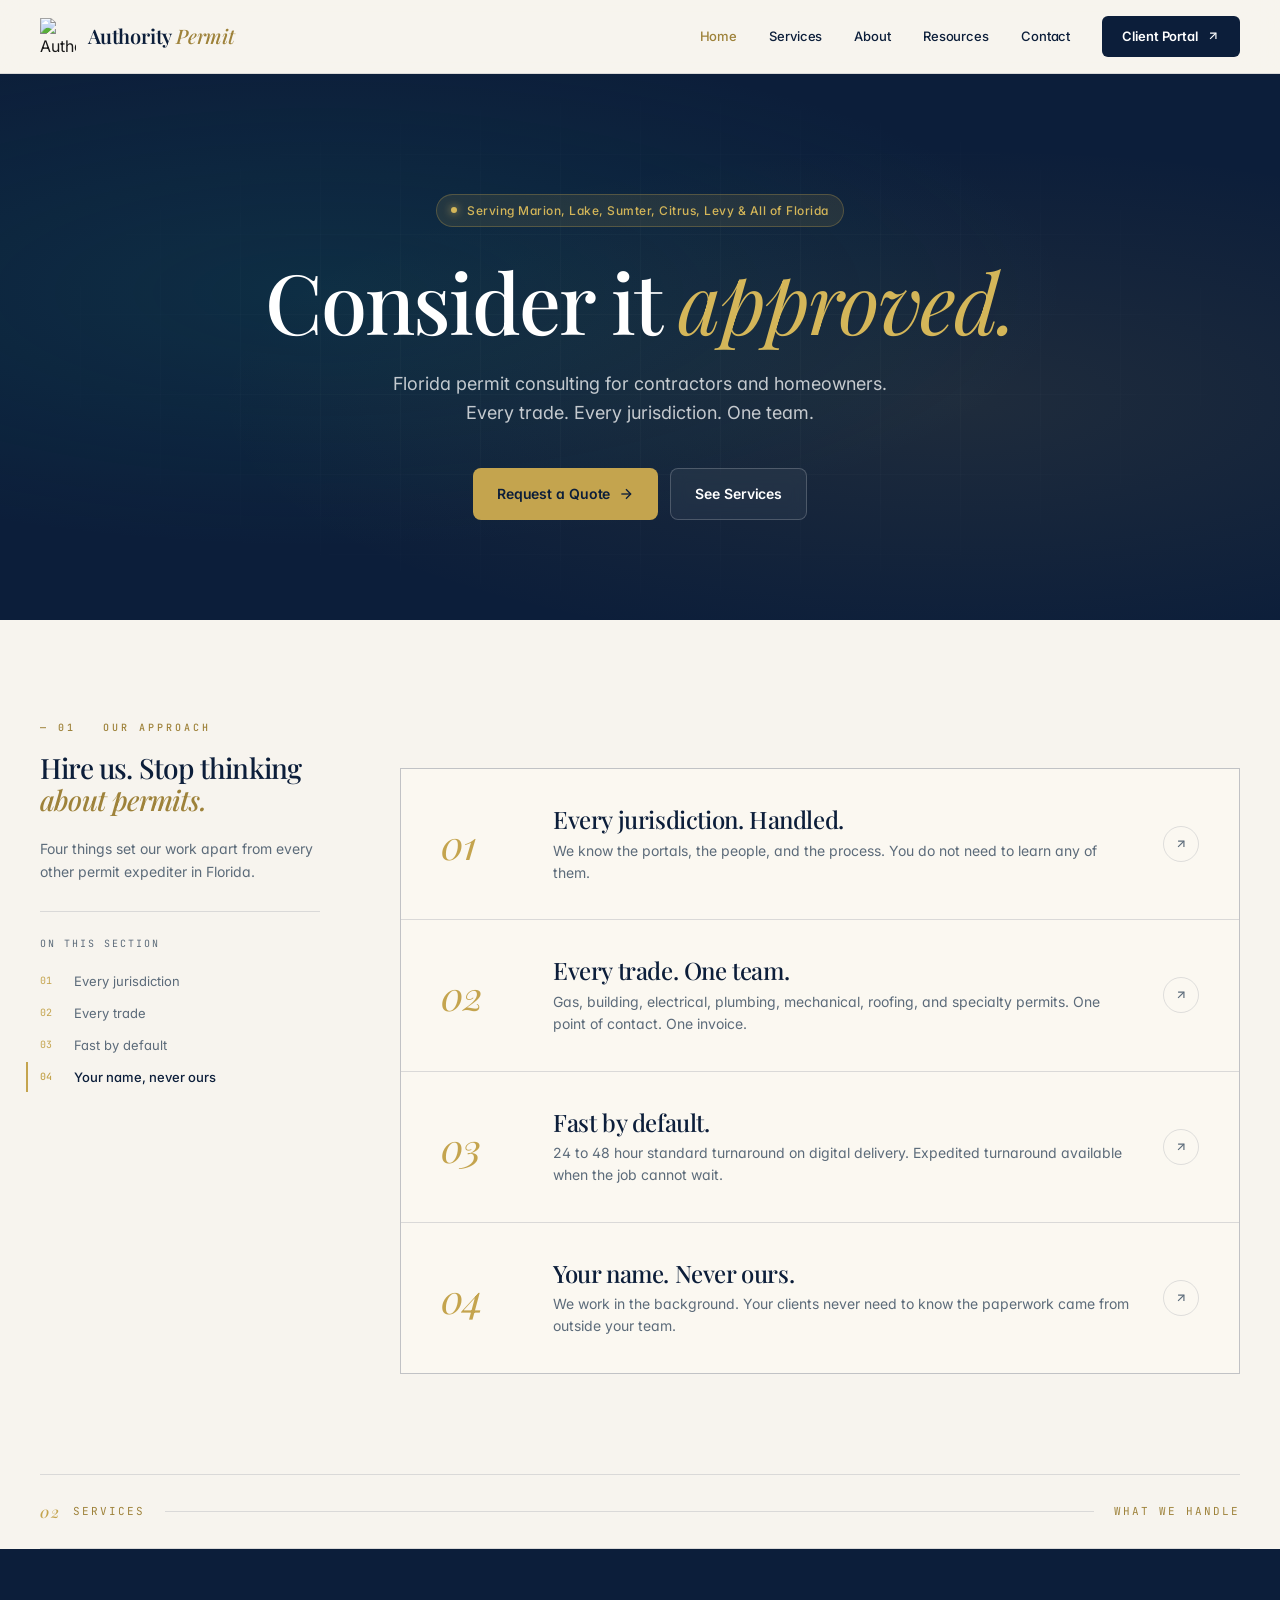
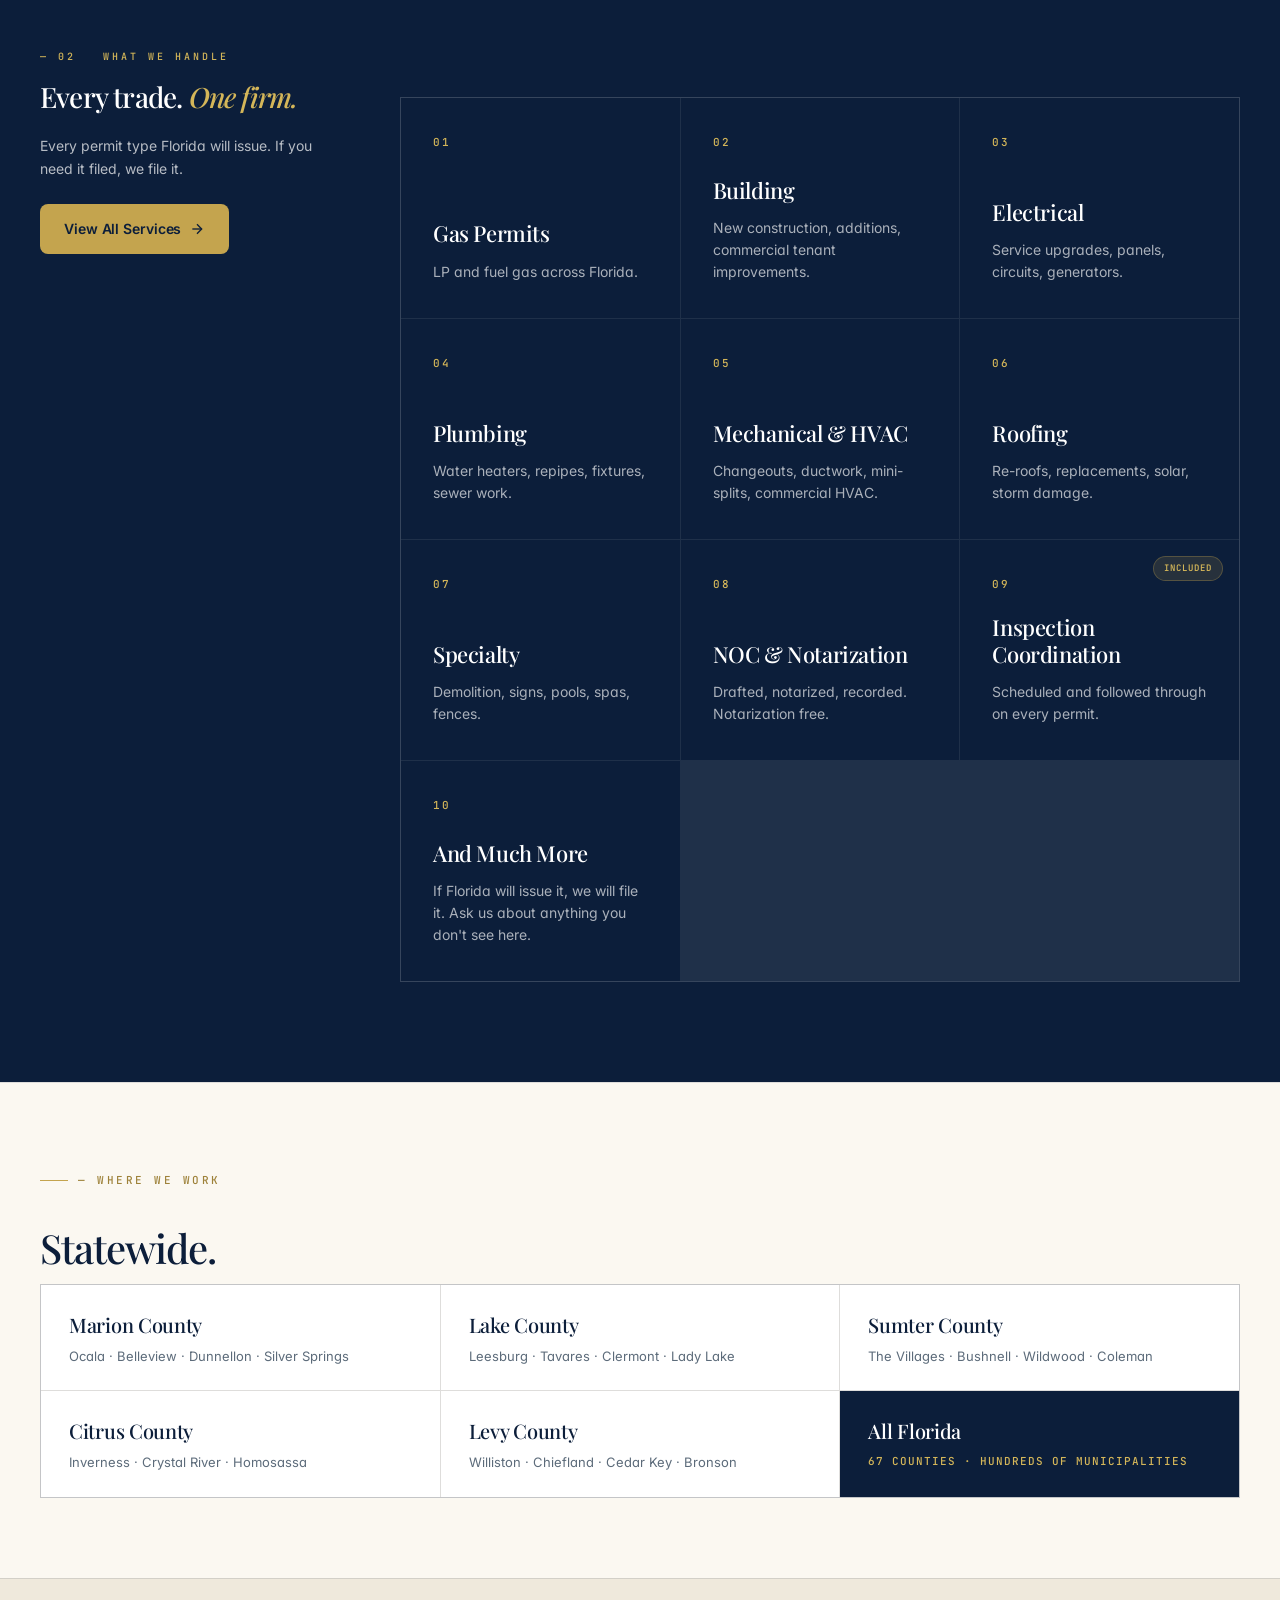
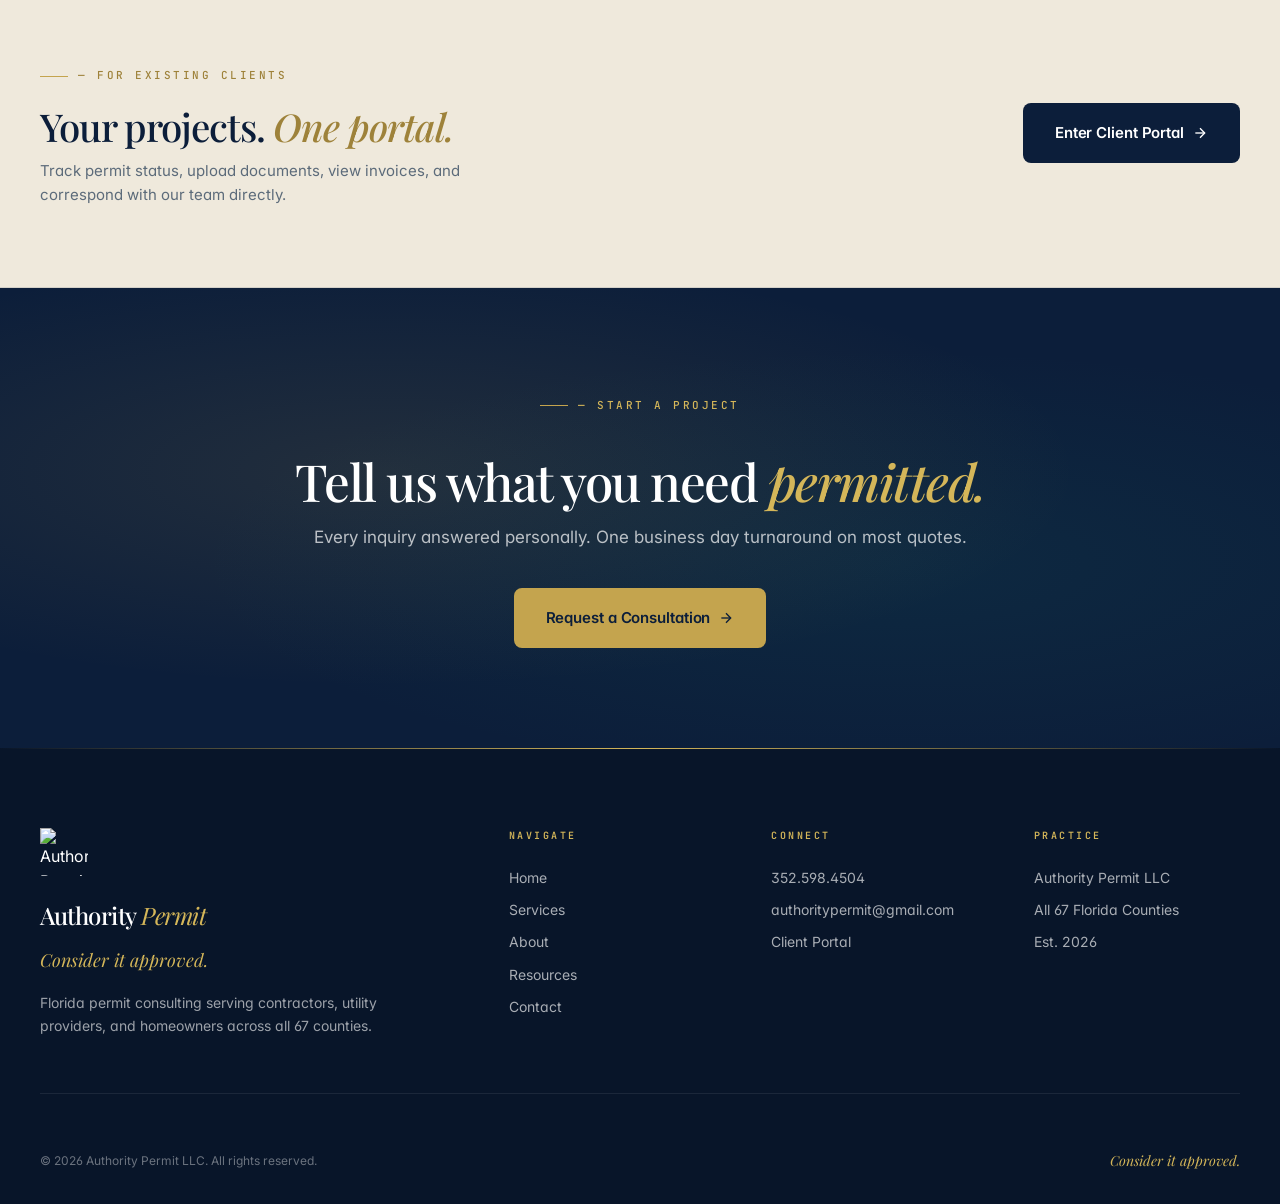
==== index.html @ 2cef074a "Add files via upload" ====
<!DOCTYPE html>
<html lang="en">
<head>
<meta charset="UTF-8">
<meta name="viewport" content="width=device-width, initial-scale=1.0">
<title>Authority Permit LLC | Florida Permit Services for Contractors &amp; Homeowners</title>
<meta name="description" content="Florida permit consulting firm serving contractors and homeowners across Marion, Lake, Sumter, Citrus, Levy, and all 67 Florida counties. Consider it approved.">
<meta name="keywords" content="Florida permit services, permit expediter Florida, permit consulting Marion County, Lake County permits, Sumter County permits, Citrus County permits, Levy County permits, Ocala permit services, The Villages permits, Williston permits, Inverness permits, Leesburg permits, Tavares permits, Bushnell permits, homeowner permit help Florida, contractor permit expediter Florida, gas permits Florida, building permits Florida, NOC preparation Florida, LP gas permits, fuel gas permit Florida, Central Florida permit services">
<meta name="author" content="Authority Permit LLC">
<meta name="geo.region" content="US-FL">
<meta name="geo.position" content="29.3871;-82.4460">
<meta name="ICBM" content="29.3871, -82.4460">

<meta property="og:title" content="Authority Permit LLC | Florida Permit Consulting">
<meta property="og:description" content="Full-trade permit consulting for contractors and homeowners across all 67 Florida counties. Consider it approved.">
<meta property="og:type" content="website">
<meta property="og:url" content="https://authoritypermit.com/">
<meta property="og:image" content="https://authoritypermit.com/logo.png">
<meta property="og:locale" content="en_US">

<meta name="twitter:card" content="summary_large_image">
<meta name="twitter:title" content="Authority Permit LLC | Florida Permit Consulting">
<meta name="twitter:description" content="Full-trade permit consulting across all 67 Florida counties.">

<link rel="canonical" href="https://authoritypermit.com/">
<link rel="icon" type="image/png" href="logo-crest.png">
<link rel="preconnect" href="https://fonts.googleapis.com">
<link rel="preconnect" href="https://fonts.gstatic.com" crossorigin>
<link href="https://fonts.googleapis.com/css2?family=Playfair+Display:ital,wght@0,400;0,500;0,600;1,400;1,500&family=Inter:wght@400;500;600;700&family=JetBrains+Mono:wght@400;500;600&display=swap" rel="stylesheet">
<link rel="stylesheet" href="styles.css">

<script type="application/ld+json">
{
  "@context": "https://schema.org",
  "@type": "ProfessionalService",
  "name": "Authority Permit LLC",
  "image": "https://authoritypermit.com/logo.png",
  "logo": "https://authoritypermit.com/logo.png",
  "telephone": "+1-352-598-4504",
  "email": "authoritypermit@gmail.com",
  "url": "https://authoritypermit.com",
  "priceRange": "$$",
  "areaServed": [
    { "@type": "AdministrativeArea", "name": "Marion County, Florida" },
    { "@type": "AdministrativeArea", "name": "Lake County, Florida" },
    { "@type": "AdministrativeArea", "name": "Sumter County, Florida" },
    { "@type": "AdministrativeArea", "name": "Citrus County, Florida" },
    { "@type": "AdministrativeArea", "name": "Levy County, Florida" },
    { "@type": "State", "name": "Florida" }
  ],
  "serviceType": ["Building Permits","Gas Permits","Electrical Permits","Plumbing Permits","Mechanical Permits","Roofing Permits","Demolition Permits","Sign Permits","Pool Permits","NOC Preparation","Permit Expediting","Jurisdiction Research"],
  "description": "Florida permit consulting firm serving contractors and homeowners across Marion, Lake, Sumter, Citrus, Levy, and all 67 Florida counties.",
  "slogan": "Consider it approved.",
  "openingHoursSpecification": [{
    "@type": "OpeningHoursSpecification",
    "dayOfWeek": ["Monday","Tuesday","Wednesday","Thursday","Friday"],
    "opens": "08:00",
    "closes": "17:00"
  }]
}
</script>
</head>
<body>

<nav class="topbar">
  <a href="index.html" class="topbar-brand">
    <img src="logo-crest.png" alt="Authority Permit LLC" class="topbar-logo">
    <div class="topbar-brand-name">Authority <span class="italic">Permit</span></div>
  </a>
  <button class="topbar-toggle" aria-label="Menu">
    <span></span><span></span><span></span>
  </button>
  <div class="topbar-links">
    <a href="index.html" class="active">Home</a>
    <a href="services.html">Services</a>
    <a href="about.html">About</a>
    <a href="resources.html">Resources</a>
    <a href="contact.html">Contact</a>
    <a href="https://authoritypermit.base44.app" class="topbar-cta" target="_blank" rel="noopener">
      Client Portal
      <svg viewBox="0 0 24 24" fill="none" stroke="currentColor" stroke-width="2"><line x1="7" y1="17" x2="17" y2="7"/><polyline points="7 7 17 7 17 17"/></svg>
    </a>
  </div>
</nav>

<section class="hero">
  <div class="hero-grid"></div>
  <div class="hero-bg"></div>
  <div class="hero-inner">
    <div class="hero-tag">
      <span class="hero-tag-dot"></span>
      <span class="hero-tag-text">Serving Marion, Lake, Sumter, Citrus, Levy &amp; All of Florida</span>
    </div>
    <h1 class="hero-title">Consider it <span class="italic">approved.</span></h1>
    <p class="hero-sub">Florida permit consulting for contractors and homeowners. Every trade. Every jurisdiction. One team.</p>
    <div class="hero-actions">
      <a href="contact.html" class="btn btn-gold">
        Request a Quote
        <svg viewBox="0 0 24 24" fill="none" stroke="currentColor" stroke-width="2"><line x1="5" y1="12" x2="19" y2="12"/><polyline points="12 5 19 12 12 19"/></svg>
      </a>
      <a href="services.html" class="btn btn-outline-light">See Services</a>
    </div>
  </div>
</section>

<!-- OUR APPROACH -->
<section class="section section-cream" id="approach">
  <div class="layout">
    <aside class="sidebar">
      <div class="sidebar-eyebrow">&mdash; 01 &nbsp; Our Approach</div>
      <h2 class="sidebar-title">Hire us. Stop thinking <span class="italic">about permits.</span></h2>
      <p class="sidebar-text">Four things set our work apart from every other permit expediter in Florida.</p>

      <div class="sidebar-nav" data-sticky-nav>
        <div class="sidebar-nav-label">On this section</div>
        <ul class="sidebar-nav-list">
          <li class="sidebar-nav-item" data-target="value-01"><span class="sidebar-nav-item-num">01</span>Every jurisdiction</li>
          <li class="sidebar-nav-item" data-target="value-02"><span class="sidebar-nav-item-num">02</span>Every trade</li>
          <li class="sidebar-nav-item" data-target="value-03"><span class="sidebar-nav-item-num">03</span>Fast by default</li>
          <li class="sidebar-nav-item" data-target="value-04"><span class="sidebar-nav-item-num">04</span>Your name, never ours</li>
        </ul>
      </div>
    </aside>

    <div>
      <div class="value-stack">
        <div class="value-row" id="value-01">
          <div class="value-row-num">01</div>
          <div class="value-row-body">
            <h3>Every jurisdiction. Handled.</h3>
            <p>We know the portals, the people, and the process. You do not need to learn any of them.</p>
          </div>
          <div class="value-row-arrow">
            <svg viewBox="0 0 24 24" fill="none" stroke="currentColor" stroke-width="2"><line x1="7" y1="17" x2="17" y2="7"/><polyline points="7 7 17 7 17 17"/></svg>
          </div>
        </div>
        <div class="value-row" id="value-02">
          <div class="value-row-num">02</div>
          <div class="value-row-body">
            <h3>Every trade. One team.</h3>
            <p>Gas, building, electrical, plumbing, mechanical, roofing, and specialty permits. One point of contact. One invoice.</p>
          </div>
          <div class="value-row-arrow">
            <svg viewBox="0 0 24 24" fill="none" stroke="currentColor" stroke-width="2"><line x1="7" y1="17" x2="17" y2="7"/><polyline points="7 7 17 7 17 17"/></svg>
          </div>
        </div>
        <div class="value-row" id="value-03">
          <div class="value-row-num">03</div>
          <div class="value-row-body">
            <h3>Fast by default.</h3>
            <p>24 to 48 hour standard turnaround on digital delivery. Expedited turnaround available when the job cannot wait.</p>
          </div>
          <div class="value-row-arrow">
            <svg viewBox="0 0 24 24" fill="none" stroke="currentColor" stroke-width="2"><line x1="7" y1="17" x2="17" y2="7"/><polyline points="7 7 17 7 17 17"/></svg>
          </div>
        </div>
        <div class="value-row" id="value-04">
          <div class="value-row-num">04</div>
          <div class="value-row-body">
            <h3>Your name. Never ours.</h3>
            <p>We work in the background. Your clients never need to know the paperwork came from outside your team.</p>
          </div>
          <div class="value-row-arrow">
            <svg viewBox="0 0 24 24" fill="none" stroke="currentColor" stroke-width="2"><line x1="7" y1="17" x2="17" y2="7"/><polyline points="7 7 17 7 17 17"/></svg>
          </div>
        </div>
      </div>
    </div>
  </div>
</section>

<div class="section-divider">
  <div class="section-divider-inner">
    <span class="section-divider-mark">
      <span class="section-divider-mark-num">02</span>
      Services
    </span>
    <span class="section-divider-line"></span>
    <span class="section-divider-mark">What We Handle</span>
  </div>
</div>

<!-- SERVICES -->
<section class="section section-navy">
  <div class="layout">
    <aside class="sidebar">
      <div class="sidebar-eyebrow light">&mdash; 02 &nbsp; What We Handle</div>
      <h2 class="sidebar-title light">Every trade. <span class="italic">One firm.</span></h2>
      <p class="sidebar-text light">Every permit type Florida will issue. If you need it filed, we file it.</p>
      <a href="services.html" class="btn btn-gold">
        View All Services
        <svg viewBox="0 0 24 24" fill="none" stroke="currentColor" stroke-width="2"><line x1="5" y1="12" x2="19" y2="12"/><polyline points="12 5 19 12 12 19"/></svg>
      </a>
    </aside>

    <div>
      <div class="services-grid">
        <div class="service-card">
          <div class="service-card-num">01</div>
          <h3>Gas Permits</h3>
          <p>LP and fuel gas across Florida.</p>
        </div>
        <div class="service-card">
          <div class="service-card-num">02</div>
          <h3>Building</h3>
          <p>New construction, additions, commercial tenant improvements.</p>
        </div>
        <div class="service-card">
          <div class="service-card-num">03</div>
          <h3>Electrical</h3>
          <p>Service upgrades, panels, circuits, generators.</p>
        </div>
        <div class="service-card">
          <div class="service-card-num">04</div>
          <h3>Plumbing</h3>
          <p>Water heaters, repipes, fixtures, sewer work.</p>
        </div>
        <div class="service-card">
          <div class="service-card-num">05</div>
          <h3>Mechanical &amp; HVAC</h3>
          <p>Changeouts, ductwork, mini-splits, commercial HVAC.</p>
        </div>
        <div class="service-card">
          <div class="service-card-num">06</div>
          <h3>Roofing</h3>
          <p>Re-roofs, replacements, solar, storm damage.</p>
        </div>
        <div class="service-card">
          <div class="service-card-num">07</div>
          <h3>Specialty</h3>
          <p>Demolition, signs, pools, spas, fences.</p>
        </div>
        <div class="service-card">
          <div class="service-card-num">08</div>
          <h3>NOC &amp; Notarization</h3>
          <p>Drafted, notarized, recorded. Notarization free.</p>
        </div>
        <div class="service-card">
          <span class="service-card-tag">Included</span>
          <div class="service-card-num">09</div>
          <h3>Inspection Coordination</h3>
          <p>Scheduled and followed through on every permit.</p>
        </div>
        <div class="service-card">
          <div class="service-card-num">10</div>
          <h3>And Much More</h3>
          <p>If Florida will issue it, we will file it. Ask us about anything you don't see here.</p>
        </div>
      </div>
    </div>
  </div>
</section>

<!-- SERVICE AREA BAND -->
<section class="service-area-band">
  <div class="service-area-inner">
    <div class="section-eyebrow">&mdash; Where We Work</div>
    <h2 class="service-area-title">Statewide.</h2>
    <div class="service-area-grid">
      <div class="area-region">
        <div class="area-region-name">Marion County</div>
        <div class="area-region-cities">Ocala &middot; Belleview &middot; Dunnellon &middot; Silver Springs</div>
      </div>
      <div class="area-region">
        <div class="area-region-name">Lake County</div>
        <div class="area-region-cities">Leesburg &middot; Tavares &middot; Clermont &middot; Lady Lake</div>
      </div>
      <div class="area-region">
        <div class="area-region-name">Sumter County</div>
        <div class="area-region-cities">The Villages &middot; Bushnell &middot; Wildwood &middot; Coleman</div>
      </div>
      <div class="area-region">
        <div class="area-region-name">Citrus County</div>
        <div class="area-region-cities">Inverness &middot; Crystal River &middot; Homosassa</div>
      </div>
      <div class="area-region">
        <div class="area-region-name">Levy County</div>
        <div class="area-region-cities">Williston &middot; Chiefland &middot; Cedar Key &middot; Bronson</div>
      </div>
      <div class="area-region area-region-highlight">
        <div class="area-region-name">All Florida</div>
        <div class="area-region-cities">67 counties &middot; hundreds of municipalities</div>
      </div>
    </div>
  </div>
</section>

<!-- PORTAL BAND -->
<section class="portal-band">
  <div class="portal-band-inner">
    <div class="portal-band-content">
      <div class="section-eyebrow">&mdash; For Existing Clients</div>
      <h2>Your projects. <span class="italic">One portal.</span></h2>
      <p>Track permit status, upload documents, view invoices, and correspond with our team directly.</p>
    </div>
    <a href="https://authoritypermit.base44.app" target="_blank" rel="noopener" class="btn btn-navy btn-lg">
      Enter Client Portal
      <svg viewBox="0 0 24 24" fill="none" stroke="currentColor" stroke-width="2"><line x1="5" y1="12" x2="19" y2="12"/><polyline points="12 5 19 12 12 19"/></svg>
    </a>
  </div>
</section>

<!-- CTA BAND -->
<section class="cta-band">
  <div class="cta-band-inner">
    <div class="section-eyebrow light" style="justify-content: center;">&mdash; Start a Project</div>
    <h2 class="cta-band-title">Tell us what you need <span class="italic">permitted.</span></h2>
    <p class="cta-band-text">Every inquiry answered personally. One business day turnaround on most quotes.</p>
    <a href="contact.html" class="btn btn-gold btn-lg">
      Request a Consultation
      <svg viewBox="0 0 24 24" fill="none" stroke="currentColor" stroke-width="2"><line x1="5" y1="12" x2="19" y2="12"/><polyline points="12 5 19 12 12 19"/></svg>
    </a>
  </div>
</section>

<!-- FOOTER -->
<footer class="footer">
  <div class="footer-inner">
    <div class="footer-top">
      <div class="footer-brand-block">
        <img src="logo-crest.png" alt="Authority Permit" class="footer-logo">
        <div class="footer-brand-name">Authority <span class="italic">Permit</span></div>
        <div class="footer-tagline">Consider it approved.</div>
        <p class="footer-desc">Florida permit consulting serving contractors, utility providers, and homeowners across all 67 counties.</p>
      </div>
      <div class="footer-col">
        <h4>Navigate</h4>
        <a href="index.html">Home</a>
        <a href="services.html">Services</a>
        <a href="about.html">About</a>
        <a href="resources.html">Resources</a>
        <a href="contact.html">Contact</a>
      </div>
      <div class="footer-col">
        <h4>Connect</h4>
        <a href="tel:3525984504">352.598.4504</a>
        <a href="mailto:authoritypermit@gmail.com">authoritypermit@gmail.com</a>
        <a href="https://authoritypermit.base44.app" target="_blank" rel="noopener">Client Portal</a>
      </div>
      <div class="footer-col">
        <h4>Practice</h4>
        <div class="footer-item">Authority Permit LLC</div>
        <div class="footer-item">All 67 Florida Counties</div>
        <div class="footer-item">Est. 2026</div>
      </div>
    </div>
    <div class="footer-bottom">
      <div>&copy; 2026 Authority Permit LLC. All rights reserved.</div>
      <div class="footer-bottom-tagline">Consider it approved.</div>
    </div>
  </div>
</footer>

<script src="script.js"></script>
</body>
</html>
---- styles.css ----
/* ============================================================
   AUTHORITY PERMIT LLC — v3
   Authoritative. Modern. Efficient.
   ============================================================ */

:root {
  --navy: #0C1E3A;
  --navy-deep: #081529;
  --navy-mid: #163350;
  --navy-light: #1E4267;
  --teal: #1A8A7D;
  --teal-pale: #E8F6F4;
  --gold: #C4A44E;
  --gold-bright: #D4B659;
  --gold-deep: #9E823A;
  --gold-pale: #F4ECD4;
  --cream: #F7F4EE;
  --cream-warm: #EFE9DC;
  --ivory: #FBF8F1;
  --charcoal: #1A1A1A;
  --slate: #5C6B7A;
  --slate-light: #8CA3B8;
  --rule: rgba(12, 30, 58, 0.12);
  --rule-strong: rgba(12, 30, 58, 0.2);

  --serif: 'Playfair Display', Georgia, serif;
  --sans: 'Inter', -apple-system, BlinkMacSystemFont, sans-serif;
  --mono: 'JetBrains Mono', 'SF Mono', Menlo, monospace;

  --sidebar-width: 280px;
  --content-max: 820px;
}

* { margin: 0; padding: 0; box-sizing: border-box; }
html { scroll-behavior: smooth; }

body {
  font-family: var(--sans);
  background: var(--cream);
  color: var(--charcoal);
  -webkit-font-smoothing: antialiased;
  -moz-osx-font-smoothing: grayscale;
  line-height: 1.6;
  font-feature-settings: 'ss01', 'cv11';
  overflow-x: hidden;
}

img { max-width: 100%; display: block; }
a { color: inherit; text-decoration: none; }

/* ============================================================
   TOP BAR (minimal, sticky)
   ============================================================ */

.topbar {
  position: sticky;
  top: 0;
  z-index: 100;
  background: rgba(247, 244, 238, 0.95);
  backdrop-filter: blur(20px);
  -webkit-backdrop-filter: blur(20px);
  border-bottom: 1px solid var(--rule);
  padding: 16px 40px;
  display: flex;
  align-items: center;
  justify-content: space-between;
  gap: 24px;
}

.topbar-brand {
  display: flex;
  align-items: center;
  gap: 12px;
}
.topbar-logo {
  width: 36px;
  height: 36px;
}
.topbar-brand-name {
  font-family: var(--serif);
  font-size: 20px;
  font-weight: 600;
  color: var(--navy);
  letter-spacing: -0.2px;
}
.topbar-brand-name .italic {
  font-style: italic;
  color: var(--gold-deep);
  font-weight: 500;
}

.topbar-links {
  display: flex;
  align-items: center;
  gap: 32px;
}
.topbar-links a {
  font-size: 13px;
  font-weight: 500;
  color: var(--navy);
  letter-spacing: -0.1px;
  transition: color 0.2s;
}
.topbar-links a:hover { color: var(--gold-deep); }
.topbar-links a.active { color: var(--gold-deep); }

.topbar-cta {
  background: var(--navy) !important;
  color: white !important;
  padding: 10px 20px !important;
  border-radius: 6px;
  font-weight: 600 !important;
  font-size: 13px !important;
  display: inline-flex;
  align-items: center;
  gap: 8px;
  transition: all 0.2s !important;
}
.topbar-cta:hover {
  background: var(--gold-deep) !important;
  color: white !important;
}
.topbar-cta svg { width: 14px; height: 14px; }

.topbar-toggle {
  display: none;
  background: none;
  border: none;
  cursor: pointer;
  padding: 8px;
  flex-direction: column;
  gap: 5px;
}
.topbar-toggle span {
  display: block;
  width: 22px;
  height: 2px;
  background: var(--navy);
}

/* ============================================================
   HERO
   ============================================================ */

.hero {
  position: relative;
  background: var(--navy);
  color: white;
  padding: 120px 40px 100px;
  overflow: hidden;
}

.hero-bg {
  position: absolute;
  inset: 0;
  pointer-events: none;
  background:
    radial-gradient(ellipse at 25% 40%, rgba(26, 138, 125, 0.15) 0%, transparent 55%),
    radial-gradient(ellipse at 75% 60%, rgba(196, 164, 78, 0.1) 0%, transparent 55%);
}

.hero-grid {
  position: absolute;
  inset: 0;
  background-image:
    linear-gradient(rgba(255,255,255,0.025) 1px, transparent 1px),
    linear-gradient(90deg, rgba(255,255,255,0.025) 1px, transparent 1px);
  background-size: 80px 80px;
  mask-image: radial-gradient(ellipse at center, black 30%, transparent 75%);
  -webkit-mask-image: radial-gradient(ellipse at center, black 30%, transparent 75%);
}

.hero-inner {
  position: relative;
  z-index: 2;
  max-width: 900px;
  margin: 0 auto;
  text-align: center;
}

.hero-inner .hero-tag,
.hero-inner .hero-actions {
  justify-content: center;
}

.hero-inner .hero-sub {
  margin-left: auto;
  margin-right: auto;
}

.hero-tag {
  display: inline-flex;
  align-items: center;
  gap: 10px;
  padding: 6px 14px;
  background: rgba(196, 164, 78, 0.12);
  border: 1px solid rgba(196, 164, 78, 0.3);
  border-radius: 100px;
  margin-bottom: 32px;
}
.hero-tag-dot {
  width: 6px;
  height: 6px;
  background: var(--gold-bright);
  border-radius: 50%;
  box-shadow: 0 0 8px var(--gold-bright);
  animation: pulse 2s ease-in-out infinite;
}
@keyframes pulse {
  0%, 100% { opacity: 1; }
  50% { opacity: 0.4; }
}
.hero-tag-text {
  font-size: 12px;
  font-weight: 500;
  color: var(--gold-bright);
  letter-spacing: 0.5px;
}

.hero-title {
  font-family: var(--serif);
  font-size: clamp(48px, 6.5vw, 88px);
  font-weight: 500;
  line-height: 1;
  letter-spacing: -2px;
  color: white;
  margin-bottom: 28px;
}
.hero-title .italic {
  font-style: italic;
  font-weight: 400;
  color: var(--gold-bright);
}

.hero-sub {
  font-size: 18px;
  color: rgba(255, 255, 255, 0.75);
  line-height: 1.6;
  max-width: 540px;
  margin-bottom: 40px;
  font-weight: 400;
}

.hero-actions {
  display: flex;
  gap: 12px;
  flex-wrap: wrap;
}

.hero-meta {
  position: relative;
  padding: 36px;
  background: rgba(255, 255, 255, 0.03);
  border: 1px solid rgba(196, 164, 78, 0.2);
  border-radius: 16px;
  backdrop-filter: blur(8px);
}
.hero-meta::before {
  content: '';
  position: absolute;
  top: -1px;
  left: 20%;
  right: 20%;
  height: 1px;
  background: linear-gradient(90deg, transparent, var(--gold-bright), transparent);
}

.hero-meta-label {
  font-family: var(--mono);
  font-size: 11px;
  color: var(--gold-bright);
  letter-spacing: 2px;
  text-transform: uppercase;
  margin-bottom: 20px;
}

.hero-meta-stats {
  display: grid;
  gap: 24px;
}

.hero-stat {
  padding-bottom: 20px;
  border-bottom: 1px solid rgba(255, 255, 255, 0.08);
}
.hero-stat:last-child { padding-bottom: 0; border-bottom: none; }

.hero-stat-value {
  font-family: var(--serif);
  font-size: 36px;
  font-weight: 500;
  color: white;
  line-height: 1;
  margin-bottom: 6px;
  letter-spacing: -1px;
}
.hero-stat-value .italic {
  font-style: italic;
  color: var(--gold-bright);
}
.hero-stat-label {
  font-size: 13px;
  color: rgba(255, 255, 255, 0.6);
  letter-spacing: 0.2px;
}

/* ============================================================
   BUTTONS
   ============================================================ */

.btn {
  display: inline-flex;
  align-items: center;
  justify-content: center;
  gap: 8px;
  padding: 14px 24px;
  font-family: var(--sans);
  font-size: 14px;
  font-weight: 600;
  letter-spacing: -0.1px;
  border: none;
  border-radius: 8px;
  cursor: pointer;
  transition: all 0.2s cubic-bezier(0.4, 0, 0.2, 1);
  text-decoration: none;
  white-space: nowrap;
}
.btn svg { width: 16px; height: 16px; }

.btn-gold {
  background: var(--gold);
  color: var(--navy);
}
.btn-gold:hover {
  background: var(--gold-bright);
  transform: translateY(-1px);
  box-shadow: 0 8px 24px rgba(196, 164, 78, 0.3);
}

.btn-outline-light {
  background: rgba(255, 255, 255, 0.05);
  color: white;
  border: 1px solid rgba(255, 255, 255, 0.2);
  backdrop-filter: blur(8px);
}
.btn-outline-light:hover {
  background: rgba(255, 255, 255, 0.1);
  border-color: var(--gold-bright);
}

.btn-navy {
  background: var(--navy);
  color: white;
}
.btn-navy:hover {
  background: var(--navy-deep);
  transform: translateY(-1px);
  box-shadow: 0 8px 24px rgba(12, 30, 58, 0.25);
}

.btn-ghost-dark {
  background: transparent;
  color: var(--navy);
  border: 1px solid var(--rule-strong);
}
.btn-ghost-dark:hover {
  background: var(--navy);
  color: white;
  border-color: var(--navy);
}

.btn-lg { padding: 18px 32px; font-size: 15px; }
.btn-full { width: 100%; }

/* ============================================================
   SECTION SYSTEM WITH DISTINCTIVE BREAKS
   ============================================================ */

.section {
  padding: 100px 40px;
  position: relative;
}

.section-cream { background: var(--cream); }
.section-ivory { background: var(--ivory); }
.section-navy { background: var(--navy); color: white; }

/* Distinctive section breaks */
.section-break-top {
  position: absolute;
  top: -1px;
  left: 0;
  right: 0;
  height: 80px;
  pointer-events: none;
  overflow: hidden;
}

.section-divider {
  display: flex;
  align-items: center;
  justify-content: center;
  padding: 0 40px;
  margin: 0;
  position: relative;
  background: inherit;
}

.section-divider-inner {
  max-width: 1200px;
  width: 100%;
  display: flex;
  align-items: center;
  gap: 20px;
  padding: 24px 0;
  border-top: 1px solid var(--rule);
  border-bottom: 1px solid var(--rule);
}

.section-divider-mark {
  display: flex;
  align-items: center;
  gap: 12px;
  font-family: var(--mono);
  font-size: 11px;
  letter-spacing: 2px;
  color: var(--gold-deep);
  text-transform: uppercase;
}
.section-divider-mark-num {
  font-family: var(--serif);
  font-style: italic;
  font-size: 16px;
  color: var(--gold);
  font-weight: 500;
}
.section-divider-line {
  flex: 1;
  height: 1px;
  background: var(--rule);
}

/* ============================================================
   LAYOUT WITH STICKY SIDEBAR
   ============================================================ */

.layout {
  max-width: 1280px;
  margin: 0 auto;
  display: grid;
  grid-template-columns: var(--sidebar-width) 1fr;
  gap: 80px;
  align-items: start;
}

.sidebar {
  position: sticky;
  top: 100px;
  align-self: start;
}

.sidebar-eyebrow {
  font-family: var(--mono);
  font-size: 10px;
  font-weight: 500;
  letter-spacing: 3px;
  color: var(--gold-deep);
  text-transform: uppercase;
  margin-bottom: 16px;
}
.sidebar-eyebrow.light { color: var(--gold-bright); }

.sidebar-title {
  font-family: var(--serif);
  font-size: 28px;
  font-weight: 500;
  color: var(--navy);
  line-height: 1.15;
  letter-spacing: -0.8px;
  margin-bottom: 20px;
}
.sidebar-title.light { color: white; }
.sidebar-title .italic {
  font-style: italic;
  color: var(--gold-deep);
}
.sidebar-title.light .italic { color: var(--gold-bright); }

.sidebar-text {
  font-size: 14px;
  color: var(--slate);
  line-height: 1.65;
  margin-bottom: 24px;
}
.sidebar-text.light { color: rgba(255, 255, 255, 0.7); }

.sidebar-nav {
  margin-top: 28px;
  border-top: 1px solid var(--rule);
  padding-top: 24px;
}
.sidebar-nav.light { border-color: rgba(255, 255, 255, 0.1); }

.sidebar-nav-label {
  font-family: var(--mono);
  font-size: 10px;
  letter-spacing: 2px;
  color: var(--slate);
  text-transform: uppercase;
  margin-bottom: 14px;
}
.sidebar-nav.light .sidebar-nav-label { color: rgba(255, 255, 255, 0.5); }

.sidebar-nav-list {
  list-style: none;
  padding: 0;
  display: flex;
  flex-direction: column;
  gap: 2px;
}

.sidebar-nav-item {
  display: flex;
  align-items: center;
  gap: 10px;
  padding: 6px 0;
  font-size: 13px;
  color: var(--slate);
  line-height: 1.4;
  cursor: pointer;
  transition: all 0.2s;
  border-left: 2px solid transparent;
  padding-left: 12px;
  margin-left: -14px;
}
.sidebar-nav.light .sidebar-nav-item { color: rgba(255, 255, 255, 0.55); }

.sidebar-nav-item-num {
  font-family: var(--mono);
  font-size: 10px;
  color: var(--gold);
  min-width: 24px;
}

.sidebar-nav-item:hover {
  color: var(--navy);
}
.sidebar-nav.light .sidebar-nav-item:hover {
  color: white;
}

.sidebar-nav-item.active {
  color: var(--navy);
  border-left-color: var(--gold);
  font-weight: 500;
}
.sidebar-nav.light .sidebar-nav-item.active {
  color: white;
}

/* ============================================================
   SECTION HEADERS & TYPOGRAPHY
   ============================================================ */

.section-eyebrow {
  display: inline-flex;
  align-items: center;
  gap: 10px;
  font-family: var(--mono);
  font-size: 11px;
  font-weight: 500;
  letter-spacing: 2.5px;
  color: var(--gold-deep);
  text-transform: uppercase;
  margin-bottom: 20px;
}
.section-eyebrow.light { color: var(--gold-bright); }

.section-eyebrow::before {
  content: '';
  width: 28px;
  height: 1px;
  background: var(--gold);
}

.section-title {
  font-family: var(--serif);
  font-size: clamp(32px, 4vw, 52px);
  font-weight: 500;
  line-height: 1.05;
  letter-spacing: -1.4px;
  color: var(--navy);
  margin-bottom: 24px;
}
.section-title.light { color: white; }
.section-title .italic {
  font-style: italic;
  font-weight: 400;
  color: var(--gold-deep);
}
.section-title.light .italic { color: var(--gold-bright); }

.section-lede {
  font-size: 18px;
  color: var(--slate);
  line-height: 1.55;
  max-width: 620px;
  font-weight: 400;
}
.section-lede.light { color: rgba(255, 255, 255, 0.7); }

/* ============================================================
   HOMEPAGE VALUE CARDS
   ============================================================ */

.value-stack {
  display: grid;
  gap: 1px;
  background: var(--rule);
  border: 1px solid var(--rule);
  margin-top: 48px;
}

.value-row {
  display: grid;
  grid-template-columns: 80px 1fr auto;
  gap: 32px;
  padding: 36px 40px;
  background: var(--ivory);
  align-items: center;
  transition: all 0.25s;
  position: relative;
}
.value-row:hover {
  background: white;
}

.value-row-num {
  font-family: var(--serif);
  font-size: 40px;
  font-style: italic;
  font-weight: 400;
  color: var(--gold);
  line-height: 1;
  letter-spacing: -1px;
}

.value-row-body h3 {
  font-family: var(--serif);
  font-size: 24px;
  font-weight: 500;
  color: var(--navy);
  margin-bottom: 6px;
  line-height: 1.2;
  letter-spacing: -0.4px;
}

.value-row-body p {
  font-size: 14px;
  color: var(--slate);
  line-height: 1.55;
  max-width: 620px;
}

.value-row-arrow {
  width: 36px;
  height: 36px;
  border: 1px solid var(--rule);
  border-radius: 50%;
  display: flex;
  align-items: center;
  justify-content: center;
  color: var(--slate);
  transition: all 0.25s;
  flex-shrink: 0;
}
.value-row:hover .value-row-arrow {
  background: var(--navy);
  border-color: var(--navy);
  color: var(--gold-bright);
}
.value-row-arrow svg { width: 14px; height: 14px; }

/* ============================================================
   SERVICES GRID
   ============================================================ */

.services-grid {
  display: grid;
  grid-template-columns: repeat(3, 1fr);
  gap: 1px;
  background: rgba(255, 255, 255, 0.08);
  border: 1px solid rgba(255, 255, 255, 0.1);
  margin-top: 48px;
}

.service-card {
  background: var(--navy);
  padding: 36px 32px;
  transition: all 0.3s;
  position: relative;
  cursor: default;
  display: flex;
  flex-direction: column;
  gap: 14px;
  min-height: 220px;
}
.service-card:hover {
  background: var(--navy-mid);
}

.service-card-num {
  font-family: var(--mono);
  font-size: 11px;
  color: var(--gold-bright);
  letter-spacing: 2px;
  font-weight: 500;
}

.service-card h3 {
  font-family: var(--serif);
  font-size: 22px;
  color: white;
  font-weight: 500;
  line-height: 1.2;
  letter-spacing: -0.4px;
  margin-top: auto;
}

.service-card p {
  font-size: 14px;
  color: rgba(255, 255, 255, 0.65);
  line-height: 1.55;
}

.service-card-tag {
  position: absolute;
  top: 16px;
  right: 16px;
  padding: 4px 10px;
  background: rgba(196, 164, 78, 0.15);
  border: 1px solid rgba(196, 164, 78, 0.3);
  border-radius: 100px;
  font-family: var(--mono);
  font-size: 9px;
  font-weight: 600;
  letter-spacing: 1px;
  color: var(--gold-bright);
  text-transform: uppercase;
}

/* ============================================================
   SERVICE AREA BAND (SEO)
   ============================================================ */

.service-area-band {
  background: var(--ivory);
  padding: 80px 40px;
  border-top: 1px solid var(--rule);
}

.service-area-inner {
  max-width: 1200px;
  margin: 0 auto;
}

.service-area-title {
  font-family: var(--serif);
  font-size: clamp(28px, 3.2vw, 40px);
  color: var(--navy);
  font-weight: 500;
  line-height: 1.1;
  letter-spacing: -1px;
  margin: 16px 0 14px;
}
.service-area-title .italic {
  font-style: italic;
  color: var(--gold-deep);
}

.service-area-lede {
  font-size: 16px;
  color: var(--slate);
  line-height: 1.6;
  max-width: 720px;
  margin-bottom: 40px;
}

.service-area-grid {
  display: grid;
  grid-template-columns: repeat(3, 1fr);
  gap: 1px;
  background: var(--rule);
  border: 1px solid var(--rule);
}

.area-region {
  background: white;
  padding: 24px 28px;
  transition: background 0.2s;
}
.area-region:hover {
  background: var(--cream);
}

.area-region-highlight {
  background: var(--navy);
  color: white;
}
.area-region-highlight:hover { background: var(--navy-mid); }

.area-region-name {
  font-family: var(--serif);
  font-size: 20px;
  color: var(--navy);
  font-weight: 500;
  letter-spacing: -0.3px;
  margin-bottom: 6px;
}
.area-region-highlight .area-region-name {
  color: white;
}

.area-region-cities {
  font-size: 13px;
  color: var(--slate);
  line-height: 1.5;
}
.area-region-highlight .area-region-cities {
  color: var(--gold-bright);
  font-family: var(--mono);
  font-size: 11px;
  letter-spacing: 1px;
  text-transform: uppercase;
  font-weight: 500;
}

@media (max-width: 900px) {
  .service-area-grid { grid-template-columns: repeat(2, 1fr); }
}
@media (max-width: 560px) {
  .service-area-grid { grid-template-columns: 1fr; }
}

/* ============================================================
   PORTAL BAND
   ============================================================ */

.portal-band {
  background: var(--cream-warm);
  padding: 80px 40px;
  border-top: 1px solid var(--rule);
  border-bottom: 1px solid var(--rule);
}

.portal-band-inner {
  max-width: 1200px;
  margin: 0 auto;
  display: grid;
  grid-template-columns: 1fr auto;
  gap: 48px;
  align-items: center;
}

.portal-band-content h2 {
  font-family: var(--serif);
  font-size: clamp(28px, 3vw, 40px);
  color: var(--navy);
  font-weight: 500;
  line-height: 1.1;
  letter-spacing: -1px;
  margin-bottom: 12px;
}
.portal-band-content h2 .italic {
  font-style: italic;
  color: var(--gold-deep);
}

.portal-band-content p {
  font-size: 15px;
  color: var(--slate);
  line-height: 1.6;
  max-width: 480px;
}

/* ============================================================
   CTA BAND
   ============================================================ */

.cta-band {
  background: var(--navy);
  color: white;
  padding: 100px 40px;
  text-align: center;
  position: relative;
  overflow: hidden;
}
.cta-band::before {
  content: '';
  position: absolute;
  inset: 0;
  background:
    radial-gradient(ellipse at 30% 40%, rgba(196, 164, 78, 0.12) 0%, transparent 55%),
    radial-gradient(ellipse at 70% 60%, rgba(26, 138, 125, 0.1) 0%, transparent 55%);
}

.cta-band-inner {
  position: relative;
  max-width: 720px;
  margin: 0 auto;
}

.cta-band-title {
  font-family: var(--serif);
  font-size: clamp(32px, 4vw, 56px);
  font-weight: 500;
  color: white;
  line-height: 1.05;
  letter-spacing: -1.5px;
  margin: 20px 0 16px;
}
.cta-band-title .italic {
  font-style: italic;
  color: var(--gold-bright);
}

.cta-band-text {
  font-size: 17px;
  color: rgba(255, 255, 255, 0.7);
  line-height: 1.6;
  margin-bottom: 36px;
}

/* ============================================================
   PAGE HEADER (subpages)
   ============================================================ */

.page-header {
  background: var(--navy);
  color: white;
  padding: 100px 40px 80px;
  position: relative;
  overflow: hidden;
}
.page-header::before {
  content: '';
  position: absolute;
  inset: 0;
  background: radial-gradient(ellipse at 30% 50%, rgba(196, 164, 78, 0.1) 0%, transparent 55%);
}
.page-header-grid {
  position: absolute;
  inset: 0;
  background-image:
    linear-gradient(rgba(255,255,255,0.02) 1px, transparent 1px),
    linear-gradient(90deg, rgba(255,255,255,0.02) 1px, transparent 1px);
  background-size: 80px 80px;
  mask-image: radial-gradient(ellipse at center, black 30%, transparent 75%);
  -webkit-mask-image: radial-gradient(ellipse at center, black 30%, transparent 75%);
}

.page-header-inner {
  position: relative;
  z-index: 2;
  max-width: 1280px;
  margin: 0 auto;
  display: grid;
  grid-template-columns: var(--sidebar-width) 1fr;
  gap: 80px;
  align-items: end;
}

.page-header-meta {
  font-family: var(--mono);
  font-size: 11px;
  color: var(--gold-bright);
  letter-spacing: 2.5px;
  text-transform: uppercase;
  margin-bottom: 16px;
}

.page-title {
  font-family: var(--serif);
  font-size: clamp(40px, 6vw, 80px);
  font-weight: 500;
  color: white;
  line-height: 1;
  letter-spacing: -2px;
  margin-bottom: 24px;
}
.page-title .italic {
  font-style: italic;
  font-weight: 400;
  color: var(--gold-bright);
}

.page-sub {
  font-size: 18px;
  color: rgba(255, 255, 255, 0.7);
  line-height: 1.55;
  max-width: 600px;
}

/* ============================================================
   SERVICES PAGE
   ============================================================ */

.service-section {
  padding: 72px 0;
  border-bottom: 1px solid var(--rule);
  scroll-margin-top: 100px;
}
.service-section:first-of-type { padding-top: 8px; }
.service-section:last-child { border-bottom: none; }

.service-section-tag {
  display: inline-flex;
  align-items: center;
  gap: 8px;
  padding: 5px 12px;
  background: rgba(196, 164, 78, 0.1);
  border: 1px solid rgba(196, 164, 78, 0.25);
  border-radius: 100px;
  font-family: var(--mono);
  font-size: 10px;
  font-weight: 500;
  color: var(--gold-deep);
  letter-spacing: 1.5px;
  text-transform: uppercase;
  margin-bottom: 16px;
}

.service-section-num {
  font-family: var(--mono);
  font-size: 12px;
  color: var(--slate);
  letter-spacing: 2px;
  margin-bottom: 8px;
}

.service-section h2 {
  font-family: var(--serif);
  font-size: clamp(32px, 4vw, 48px);
  font-weight: 500;
  color: var(--navy);
  line-height: 1.05;
  letter-spacing: -1.2px;
  margin-bottom: 16px;
}
.service-section h2 .italic {
  font-style: italic;
  color: var(--gold-deep);
}

.service-section-lede {
  font-size: 18px;
  color: var(--navy);
  line-height: 1.5;
  font-weight: 500;
  margin-bottom: 24px;
  max-width: 640px;
}

.service-section-body {
  font-size: 15px;
  color: var(--slate);
  line-height: 1.7;
  max-width: 640px;
  margin-bottom: 32px;
}

.service-deliverables {
  display: grid;
  grid-template-columns: repeat(2, 1fr);
  gap: 10px;
  max-width: 640px;
}

.service-deliverable {
  display: flex;
  align-items: center;
  gap: 10px;
  padding: 10px 14px;
  background: var(--cream);
  border: 1px solid var(--rule);
  border-radius: 6px;
  font-size: 13px;
  color: var(--navy);
  font-weight: 500;
}
.service-deliverable-bullet {
  width: 6px;
  height: 6px;
  background: var(--gold);
  transform: rotate(45deg);
  flex-shrink: 0;
}

/* ============================================================
   ABOUT PAGE
   ============================================================ */

.about-body {
  font-size: 17px;
  color: var(--charcoal);
  line-height: 1.75;
}

.about-body p {
  margin-bottom: 24px;
}

.about-body p:first-of-type {
  font-size: 20px;
  color: var(--navy);
  line-height: 1.55;
  font-weight: 500;
}

.about-callout {
  margin: 48px 0;
  padding: 36px 40px;
  background: var(--cream);
  border-left: 3px solid var(--gold);
  border-radius: 0 12px 12px 0;
}

.about-callout-label {
  font-family: var(--mono);
  font-size: 10px;
  color: var(--gold-deep);
  letter-spacing: 2px;
  text-transform: uppercase;
  margin-bottom: 14px;
}

.about-callout-text {
  font-family: var(--serif);
  font-size: 22px;
  font-style: italic;
  color: var(--navy);
  line-height: 1.4;
  font-weight: 500;
  letter-spacing: -0.4px;
}

.principles-stack {
  display: flex;
  flex-direction: column;
  gap: 1px;
  background: rgba(255, 255, 255, 0.08);
  border: 1px solid rgba(255, 255, 255, 0.1);
  margin-top: 48px;
}

.principle-row {
  background: var(--navy);
  padding: 40px;
  display: grid;
  grid-template-columns: 80px 1fr;
  gap: 32px;
  transition: background 0.3s;
}
.principle-row:hover { background: var(--navy-mid); }

.principle-row-num {
  font-family: var(--serif);
  font-style: italic;
  font-size: 40px;
  color: var(--gold-bright);
  font-weight: 400;
  line-height: 1;
  letter-spacing: -1px;
}

.principle-row h3 {
  font-family: var(--serif);
  font-size: 26px;
  color: white;
  font-weight: 500;
  line-height: 1.2;
  letter-spacing: -0.5px;
  margin-bottom: 10px;
}
.principle-row h3 .italic {
  font-style: italic;
  color: var(--gold-bright);
}

.principle-row p {
  font-size: 15px;
  color: rgba(255, 255, 255, 0.7);
  line-height: 1.65;
  max-width: 640px;
}

.leadership-stack {
  display: grid;
  grid-template-columns: repeat(2, 1fr);
  gap: 24px;
  margin-top: 48px;
}

.leader-card {
  background: var(--ivory);
  border: 1px solid var(--rule);
  border-radius: 12px;
  padding: 40px;
  transition: all 0.25s;
}
.leader-card:hover {
  border-color: var(--gold);
  transform: translateY(-2px);
  box-shadow: 0 12px 32px rgba(12, 30, 58, 0.08);
}

.leader-monogram {
  width: 56px;
  height: 56px;
  background: var(--navy);
  color: var(--gold-bright);
  border-radius: 50%;
  display: flex;
  align-items: center;
  justify-content: center;
  font-family: var(--serif);
  font-size: 18px;
  font-style: italic;
  font-weight: 500;
  margin-bottom: 24px;
}

.leader-role {
  font-family: var(--mono);
  font-size: 10px;
  color: var(--gold-deep);
  letter-spacing: 2px;
  text-transform: uppercase;
  margin-bottom: 8px;
}

.leader-card h3 {
  font-family: var(--serif);
  font-size: 26px;
  color: var(--navy);
  font-weight: 500;
  margin-bottom: 16px;
  letter-spacing: -0.4px;
}

.leader-card p {
  font-size: 14px;
  color: var(--slate);
  line-height: 1.7;
}

/* ============================================================
   CONTACT PAGE
   ============================================================ */

.contact-layout {
  max-width: 1280px;
  margin: 0 auto;
  display: grid;
  grid-template-columns: var(--sidebar-width) 1fr;
  gap: 80px;
  align-items: start;
}

.contact-methods {
  margin-top: 40px;
  display: flex;
  flex-direction: column;
  gap: 2px;
}

.contact-method {
  display: flex;
  align-items: center;
  gap: 18px;
  padding: 18px 0;
  border-bottom: 1px solid var(--rule);
  transition: all 0.2s;
}
a.contact-method:hover {
  padding-left: 10px;
  border-bottom-color: var(--gold);
}
a.contact-method:hover .contact-value {
  color: var(--gold-deep);
}

.contact-icon {
  width: 40px;
  height: 40px;
  background: var(--navy);
  color: var(--gold-bright);
  border-radius: 10px;
  display: flex;
  align-items: center;
  justify-content: center;
  flex-shrink: 0;
}
.contact-icon svg { width: 18px; height: 18px; }

.contact-label {
  font-family: var(--mono);
  font-size: 10px;
  color: var(--slate);
  letter-spacing: 2px;
  text-transform: uppercase;
  margin-bottom: 2px;
}
.contact-value {
  font-family: var(--serif);
  font-size: 18px;
  color: var(--navy);
  font-weight: 500;
  line-height: 1.3;
  letter-spacing: -0.3px;
  transition: color 0.2s;
}
.contact-value .sub {
  display: block;
  font-family: var(--sans);
  font-size: 13px;
  color: var(--slate);
  font-weight: 400;
  margin-top: 2px;
  letter-spacing: 0;
}

.contact-form {
  background: var(--ivory);
  border: 1px solid var(--rule);
  border-radius: 12px;
  padding: 48px;
}

.form-header {
  margin-bottom: 32px;
  padding-bottom: 28px;
  border-bottom: 1px solid var(--rule);
}
.form-header h2 {
  font-family: var(--serif);
  font-size: 28px;
  color: var(--navy);
  font-weight: 500;
  line-height: 1.15;
  margin: 12px 0 10px;
  letter-spacing: -0.6px;
}
.form-header h2 .italic {
  font-style: italic;
  color: var(--gold-deep);
}
.form-header p {
  font-size: 14px;
  color: var(--slate);
  line-height: 1.55;
}

.form-grid {
  display: flex;
  flex-direction: column;
  gap: 18px;
}

.form-row {
  display: grid;
  grid-template-columns: 1fr 1fr;
  gap: 14px;
}

.form-field {
  display: flex;
  flex-direction: column;
  gap: 6px;
}

.form-field label {
  font-family: var(--mono);
  font-size: 10px;
  letter-spacing: 1.5px;
  text-transform: uppercase;
  font-weight: 500;
  color: var(--navy);
}

.form-field input,
.form-field select,
.form-field textarea {
  font-family: var(--sans);
  font-size: 14px;
  color: var(--navy);
  background: white;
  border: 1px solid var(--rule);
  border-radius: 8px;
  padding: 12px 14px;
  transition: all 0.2s;
  width: 100%;
}
.form-field input:focus,
.form-field select:focus,
.form-field textarea:focus {
  outline: none;
  border-color: var(--gold);
  box-shadow: 0 0 0 3px rgba(196, 164, 78, 0.1);
}

.form-field textarea {
  resize: vertical;
  min-height: 110px;
  font-family: var(--sans);
}

.form-field select {
  cursor: pointer;
  appearance: none;
  background-image: url("data:image/svg+xml,%3Csvg xmlns='http://www.w3.org/2000/svg' viewBox='0 0 24 24' fill='none' stroke='%23C4A44E' stroke-width='2'%3E%3Cpolyline points='6 9 12 15 18 9'/%3E%3C/svg%3E");
  background-position: right 14px center;
  background-repeat: no-repeat;
  background-size: 14px;
  padding-right: 38px;
}

.form-note {
  font-size: 13px;
  color: var(--slate);
  text-align: center;
  line-height: 1.5;
  margin-top: 4px;
}

.portal-card {
  margin-top: 32px;
  background: var(--navy);
  padding: 28px;
  border-radius: 12px;
  color: white;
  position: relative;
  overflow: hidden;
}
.portal-card::before {
  content: '';
  position: absolute;
  inset: 0;
  background: radial-gradient(ellipse at 30% 0%, rgba(196, 164, 78, 0.15) 0%, transparent 60%);
}
.portal-card-label {
  font-family: var(--mono);
  font-size: 10px;
  color: var(--gold-bright);
  letter-spacing: 2px;
  text-transform: uppercase;
  margin-bottom: 10px;
  position: relative;
}
.portal-card-title {
  font-family: var(--serif);
  font-size: 22px;
  color: white;
  font-weight: 500;
  line-height: 1.2;
  letter-spacing: -0.4px;
  margin-bottom: 12px;
  position: relative;
}
.portal-card-title .italic {
  font-style: italic;
  color: var(--gold-bright);
}
.portal-card-text {
  font-size: 14px;
  color: rgba(255, 255, 255, 0.7);
  line-height: 1.6;
  margin-bottom: 20px;
  position: relative;
}

/* ============================================================
   FOOTER
   ============================================================ */

.footer {
  background: var(--navy-deep);
  color: white;
  padding: 80px 40px 32px;
  position: relative;
  overflow: hidden;
}
.footer::before {
  content: '';
  position: absolute;
  top: 0;
  left: 0;
  right: 0;
  height: 1px;
  background: linear-gradient(90deg, transparent, var(--gold-bright), transparent);
}

.footer-inner {
  max-width: 1200px;
  margin: 0 auto;
}

.footer-top {
  display: grid;
  grid-template-columns: 2fr 1fr 1fr 1fr;
  gap: 56px;
  padding-bottom: 56px;
  border-bottom: 1px solid rgba(255, 255, 255, 0.08);
  margin-bottom: 32px;
}

.footer-brand-block {
  max-width: 380px;
}
.footer-logo {
  width: 48px;
  height: 48px;
  margin-bottom: 20px;
}
.footer-brand-name {
  font-family: var(--serif);
  font-size: 24px;
  color: white;
  font-weight: 500;
  margin-bottom: 12px;
  letter-spacing: -0.5px;
}
.footer-brand-name .italic {
  font-style: italic;
  color: var(--gold-bright);
  font-weight: 400;
}
.footer-tagline {
  font-family: var(--serif);
  font-size: 18px;
  font-style: italic;
  color: var(--gold-bright);
  margin-bottom: 16px;
}
.footer-desc {
  font-size: 14px;
  color: rgba(255, 255, 255, 0.6);
  line-height: 1.65;
}

.footer-col h4 {
  font-family: var(--mono);
  font-size: 10px;
  letter-spacing: 2.5px;
  text-transform: uppercase;
  color: var(--gold-bright);
  font-weight: 600;
  margin-bottom: 18px;
}

.footer-col a,
.footer-col .footer-item {
  display: block;
  font-size: 14px;
  color: rgba(255, 255, 255, 0.65);
  padding: 5px 0;
  transition: color 0.2s;
}
.footer-col a:hover { color: var(--gold-bright); }

.footer-bottom {
  display: flex;
  justify-content: space-between;
  align-items: center;
  padding-top: 24px;
  font-size: 12px;
  color: rgba(255, 255, 255, 0.4);
}
.footer-bottom-tagline {
  font-family: var(--serif);
  font-style: italic;
  color: var(--gold-bright);
  font-size: 14px;
}

/* ============================================================
   RESPONSIVE
   ============================================================ */

@media (max-width: 1100px) {
  .services-grid { grid-template-columns: repeat(2, 1fr); }

  .layout,
  .contact-layout,
  .page-header-inner {
    grid-template-columns: 1fr;
    gap: 48px;
  }

  .sidebar {
    position: static;
  }
}

/* ============================================================
   COMPLIANCE NOTE (services page, below header)
   ============================================================ */

.compliance-band {
  background: var(--cream);
  padding: 28px 40px;
  border-bottom: 1px solid var(--rule);
}

.compliance-inner {
  max-width: 1280px;
  margin: 0 auto;
  display: flex;
  align-items: flex-start;
  gap: 20px;
  font-family: var(--sans);
  font-size: 13px;
  color: var(--slate);
  line-height: 1.55;
  font-style: italic;
}

.compliance-icon {
  flex-shrink: 0;
  width: 24px;
  height: 24px;
  color: var(--gold-deep);
  margin-top: 2px;
}
.compliance-icon svg { width: 100%; height: 100%; }

/* ============================================================
   RESOURCES / FAQ PAGE
   ============================================================ */

.faq-category {
  padding: 56px 0;
  border-top: 1px solid var(--rule);
  scroll-margin-top: 100px;
}
.faq-category:first-child {
  padding-top: 8px;
  border-top: none;
}

.faq-category-header {
  margin-bottom: 32px;
}

.faq-category-num {
  font-family: var(--mono);
  font-size: 12px;
  color: var(--gold-deep);
  letter-spacing: 2.5px;
  text-transform: uppercase;
  margin-bottom: 10px;
}

.faq-category-title {
  font-family: var(--serif);
  font-size: clamp(28px, 3.4vw, 40px);
  font-weight: 500;
  color: var(--navy);
  line-height: 1.1;
  letter-spacing: -1px;
}
.faq-category-title .italic {
  font-style: italic;
  color: var(--gold-deep);
}

.faq-list {
  display: flex;
  flex-direction: column;
  gap: 2px;
  background: var(--rule);
  border: 1px solid var(--rule);
}

.faq-item {
  background: var(--ivory);
  padding: 28px 32px;
  transition: background 0.2s;
}
.faq-item:hover {
  background: white;
}

.faq-question {
  font-family: var(--serif);
  font-size: 21px;
  color: var(--navy);
  font-weight: 500;
  line-height: 1.3;
  letter-spacing: -0.3px;
  margin-bottom: 12px;
}

.faq-answer {
  font-family: var(--sans);
  font-size: 15px;
  color: var(--slate);
  line-height: 1.7;
  max-width: 720px;
}

@media (max-width: 768px) {
  .faq-item { padding: 24px 20px; }
  .faq-question { font-size: 18px; }
  .faq-answer { font-size: 14px; }

  .compliance-band { padding: 20px 24px; }
  .compliance-inner { font-size: 12px; gap: 14px; }
  .compliance-icon { width: 20px; height: 20px; }

  .topbar { padding: 14px 20px; }
  .topbar-brand-name { font-size: 18px; }

  .topbar-toggle { display: flex; }
  .topbar-links {
    display: none;
    position: absolute;
    top: 100%;
    left: 0;
    right: 0;
    background: var(--cream);
    flex-direction: column;
    align-items: stretch;
    padding: 16px 20px 20px;
    gap: 0;
    border-bottom: 1px solid var(--rule);
    box-shadow: 0 12px 32px rgba(12, 30, 58, 0.08);
  }
  .topbar-links.open { display: flex; }
  .topbar-links a {
    padding: 14px 8px;
    border-bottom: 1px solid var(--rule);
  }
  .topbar-cta { margin-top: 8px; text-align: center; }

  .hero { padding: 72px 24px 64px; }
  .hero-inner { grid-template-columns: 1fr; gap: 48px; }
  .hero-title { font-size: 48px; }
  .hero-actions { flex-direction: column; align-items: stretch; }
  .hero-actions .btn { width: 100%; }

  .page-header { padding: 72px 24px 56px; }

  .section { padding: 72px 24px; }

  .value-row {
    grid-template-columns: 60px 1fr;
    padding: 28px 24px;
    gap: 20px;
  }
  .value-row-arrow { display: none; }
  .value-row-num { font-size: 32px; }

  .services-grid { grid-template-columns: 1fr; }

  .portal-band-inner {
    grid-template-columns: 1fr;
    gap: 24px;
  }

  .principle-row {
    grid-template-columns: 60px 1fr;
    padding: 32px 24px;
    gap: 20px;
  }
  .principle-row-num { font-size: 32px; }

  .leadership-stack {
    grid-template-columns: 1fr;
    gap: 16px;
  }

  .contact-form { padding: 32px 24px; }
  .form-row { grid-template-columns: 1fr; }

  .service-deliverables { grid-template-columns: 1fr; }

  .footer-top {
    grid-template-columns: 1fr 1fr;
    gap: 32px;
  }
  .footer-brand-block { grid-column: 1 / -1; }

  .footer-bottom {
    flex-direction: column;
    gap: 10px;
    text-align: center;
  }
}
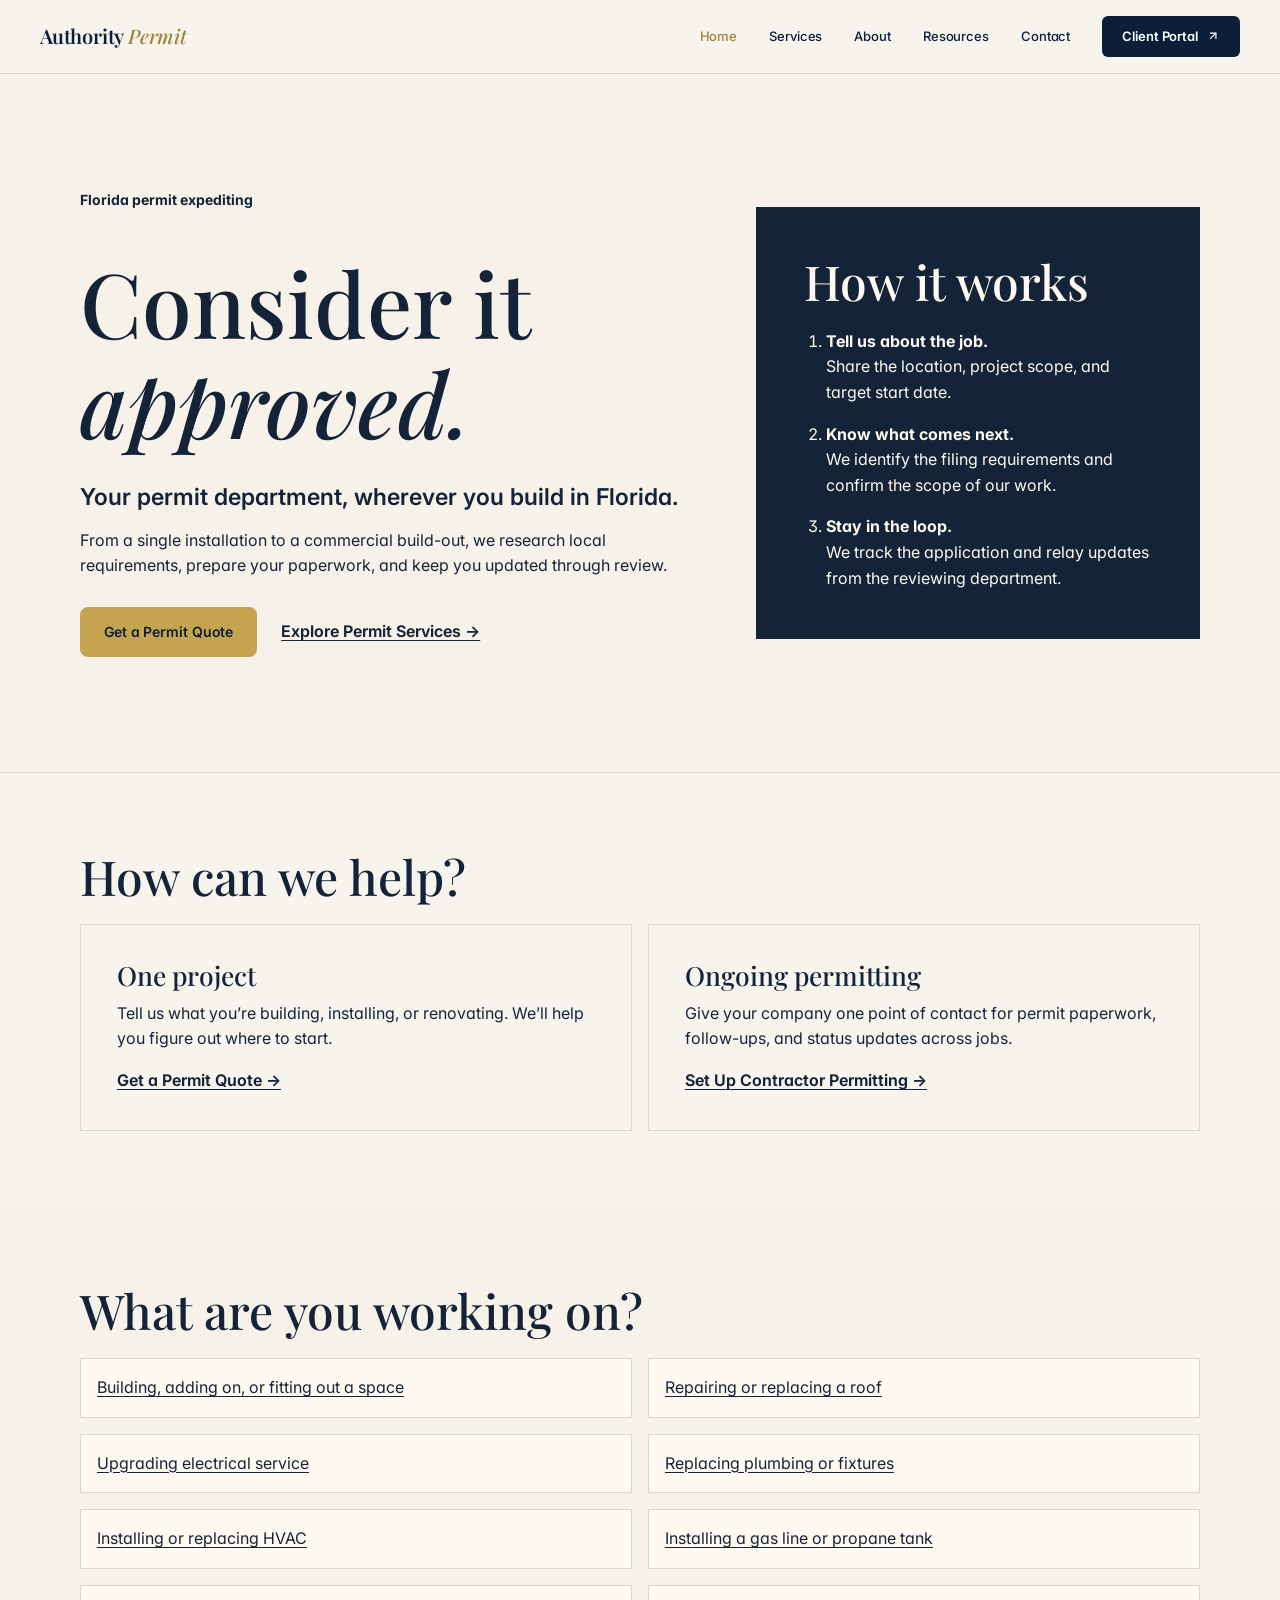
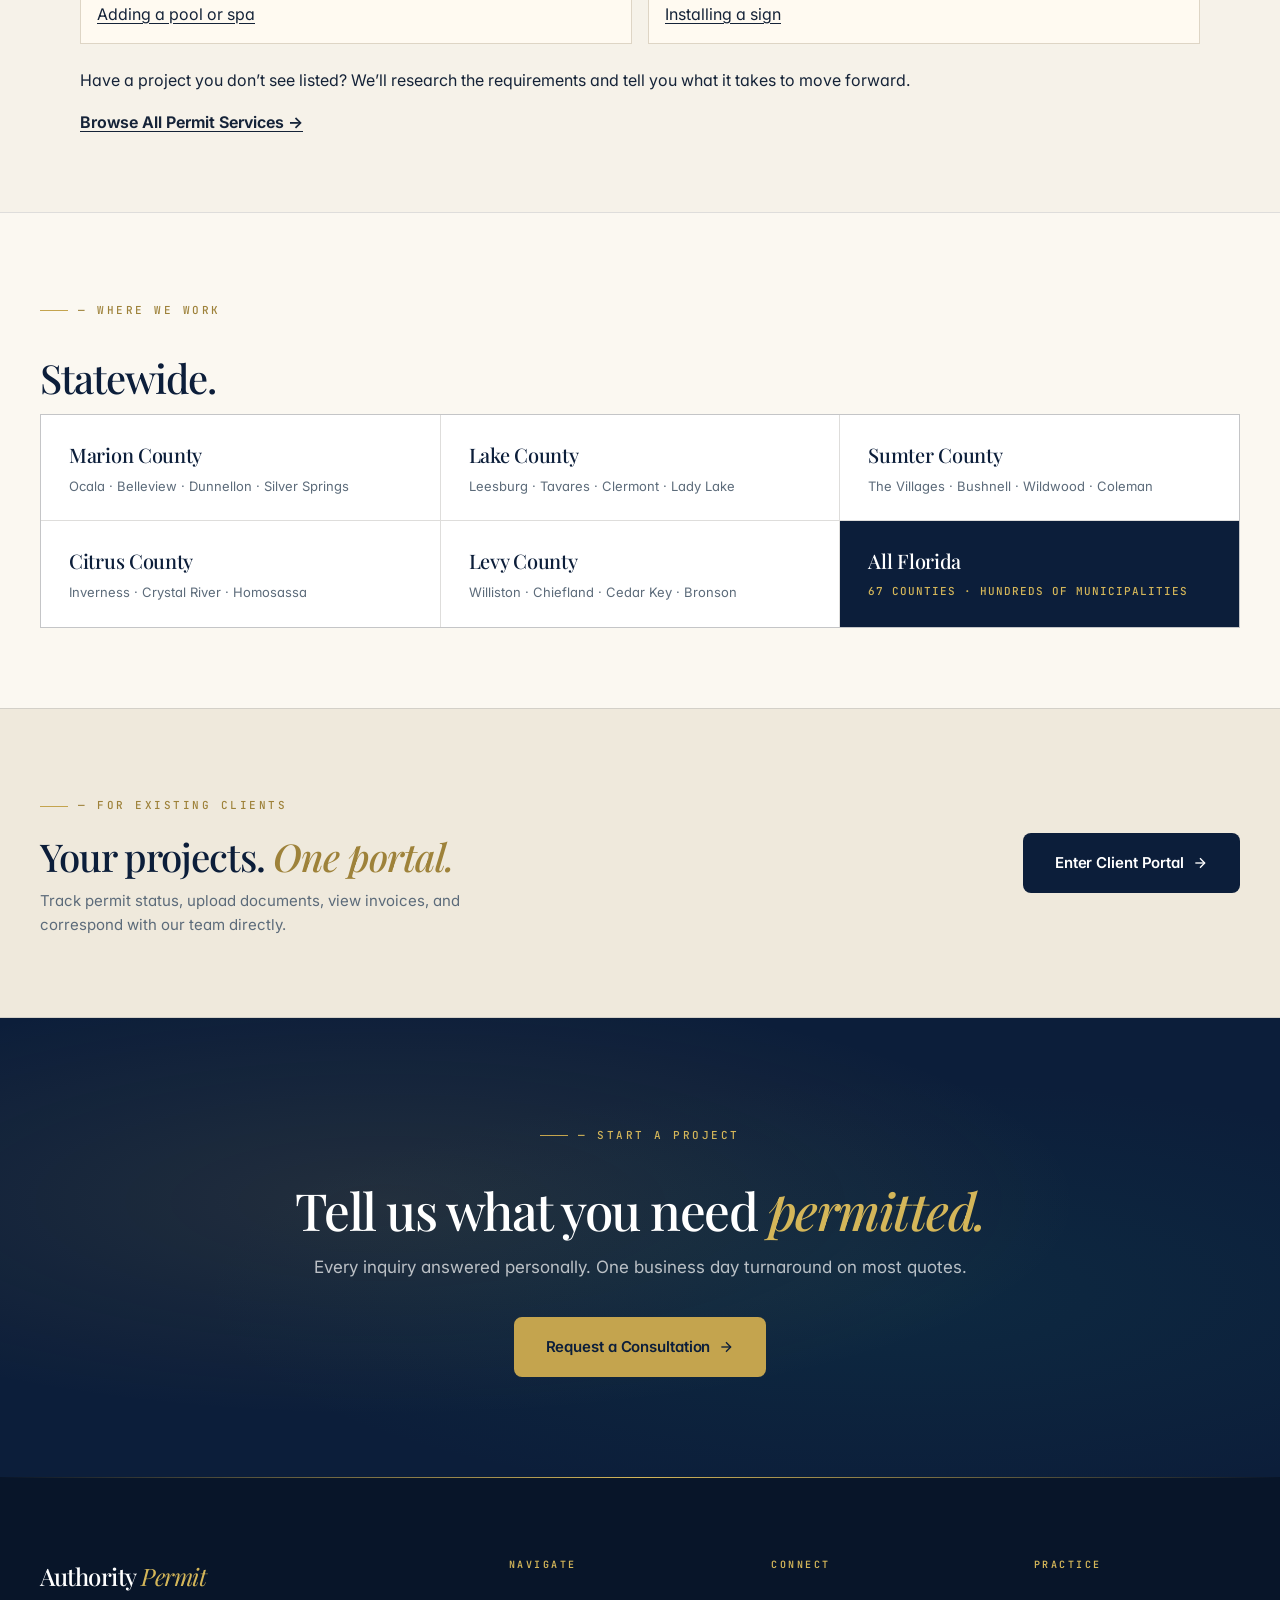
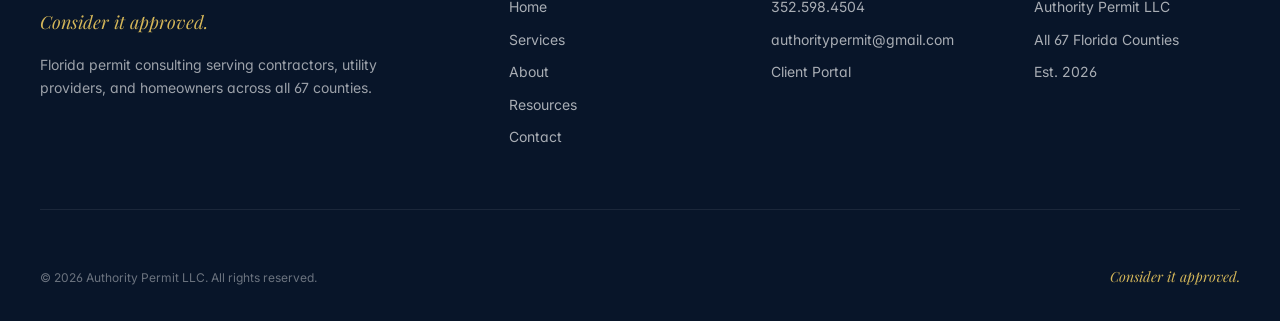
==== commit 8ec62a7a: "Redesign Authority Permit homepage and quote paths" ====
--- a/index.html
+++ b/index.html
@@ -23,7 +23,6 @@
 <meta name="twitter:description" content="Full-trade permit consulting across all 67 Florida counties.">
 
 <link rel="canonical" href="https://authoritypermit.com/">
-<link rel="icon" type="image/png" href="logo-crest.png">
 <link rel="preconnect" href="https://fonts.googleapis.com">
 <link rel="preconnect" href="https://fonts.gstatic.com" crossorigin>
 <link href="https://fonts.googleapis.com/css2?family=Playfair+Display:ital,wght@0,400;0,500;0,600;1,400;1,500&family=Inter:wght@400;500;600;700&family=JetBrains+Mono:wght@400;500;600&display=swap" rel="stylesheet">
@@ -64,7 +63,6 @@
 
 <nav class="topbar">
   <a href="index.html" class="topbar-brand">
-    <img src="logo-crest.png" alt="Authority Permit LLC" class="topbar-logo">
     <div class="topbar-brand-name">Authority <span class="italic">Permit</span></div>
   </a>
   <button class="topbar-toggle" aria-label="Menu">
@@ -83,175 +81,56 @@
   </div>
 </nav>
 
-<section class="hero">
-  <div class="hero-grid"></div>
-  <div class="hero-bg"></div>
-  <div class="hero-inner">
-    <div class="hero-tag">
-      <span class="hero-tag-dot"></span>
-      <span class="hero-tag-text">Serving Marion, Lake, Sumter, Citrus, Levy &amp; All of Florida</span>
-    </div>
-    <h1 class="hero-title">Consider it <span class="italic">approved.</span></h1>
-    <p class="hero-sub">Florida permit consulting for contractors and homeowners. Every trade. Every jurisdiction. One team.</p>
-    <div class="hero-actions">
-      <a href="contact.html" class="btn btn-gold">
-        Request a Quote
-        <svg viewBox="0 0 24 24" fill="none" stroke="currentColor" stroke-width="2"><line x1="5" y1="12" x2="19" y2="12"/><polyline points="12 5 19 12 12 19"/></svg>
-      </a>
-      <a href="services.html" class="btn btn-outline-light">See Services</a>
-    </div>
-  </div>
-</section>
-
-<!-- OUR APPROACH -->
-<section class="section section-cream" id="approach">
-  <div class="layout">
-    <aside class="sidebar">
-      <div class="sidebar-eyebrow">&mdash; 01 &nbsp; Our Approach</div>
-      <h2 class="sidebar-title">Hire us. Stop thinking <span class="italic">about permits.</span></h2>
-      <p class="sidebar-text">Four things set our work apart from every other permit expediter in Florida.</p>
-
-      <div class="sidebar-nav" data-sticky-nav>
-        <div class="sidebar-nav-label">On this section</div>
-        <ul class="sidebar-nav-list">
-          <li class="sidebar-nav-item" data-target="value-01"><span class="sidebar-nav-item-num">01</span>Every jurisdiction</li>
-          <li class="sidebar-nav-item" data-target="value-02"><span class="sidebar-nav-item-num">02</span>Every trade</li>
-          <li class="sidebar-nav-item" data-target="value-03"><span class="sidebar-nav-item-num">03</span>Fast by default</li>
-          <li class="sidebar-nav-item" data-target="value-04"><span class="sidebar-nav-item-num">04</span>Your name, never ours</li>
-        </ul>
-      </div>
+<main id="main">
+<section class="permit-hero">
+  <div class="permit-wrap permit-hero-grid">
+    <div>
+      <p class="permit-label">Florida permit expediting</p>
+      <h1>Consider it <em>approved.</em></h1>
+      <p class="permit-lede">Your permit department, wherever you build in Florida.</p>
+      <p>From a single installation to a commercial build-out, we research local requirements, prepare your paperwork, and keep you updated through review.</p>
+      <div class="permit-actions">
+        <a class="btn btn-gold" href="contact.html#request">Get a Permit Quote</a>
+        <a class="permit-text-link" href="services.html">Explore Permit Services &rarr;</a>
+      </div>
+    </div>
+    <aside class="permit-panel" aria-labelledby="process-title">
+      <h2 id="process-title">How it works</h2>
+      <ol>
+        <li><strong>Tell us about the job.</strong> Share the location, project scope, and target start date.</li>
+        <li><strong>Know what comes next.</strong> We identify the filing requirements and confirm the scope of our work.</li>
+        <li><strong>Stay in the loop.</strong> We track the application and relay updates from the reviewing department.</li>
+      </ol>
     </aside>
-
-    <div>
-      <div class="value-stack">
-        <div class="value-row" id="value-01">
-          <div class="value-row-num">01</div>
-          <div class="value-row-body">
-            <h3>Every jurisdiction. Handled.</h3>
-            <p>We know the portals, the people, and the process. You do not need to learn any of them.</p>
-          </div>
-          <div class="value-row-arrow">
-            <svg viewBox="0 0 24 24" fill="none" stroke="currentColor" stroke-width="2"><line x1="7" y1="17" x2="17" y2="7"/><polyline points="7 7 17 7 17 17"/></svg>
-          </div>
-        </div>
-        <div class="value-row" id="value-02">
-          <div class="value-row-num">02</div>
-          <div class="value-row-body">
-            <h3>Every trade. One team.</h3>
-            <p>Gas, building, electrical, plumbing, mechanical, roofing, and specialty permits. One point of contact. One invoice.</p>
-          </div>
-          <div class="value-row-arrow">
-            <svg viewBox="0 0 24 24" fill="none" stroke="currentColor" stroke-width="2"><line x1="7" y1="17" x2="17" y2="7"/><polyline points="7 7 17 7 17 17"/></svg>
-          </div>
-        </div>
-        <div class="value-row" id="value-03">
-          <div class="value-row-num">03</div>
-          <div class="value-row-body">
-            <h3>Fast by default.</h3>
-            <p>24 to 48 hour standard turnaround on digital delivery. Expedited turnaround available when the job cannot wait.</p>
-          </div>
-          <div class="value-row-arrow">
-            <svg viewBox="0 0 24 24" fill="none" stroke="currentColor" stroke-width="2"><line x1="7" y1="17" x2="17" y2="7"/><polyline points="7 7 17 7 17 17"/></svg>
-          </div>
-        </div>
-        <div class="value-row" id="value-04">
-          <div class="value-row-num">04</div>
-          <div class="value-row-body">
-            <h3>Your name. Never ours.</h3>
-            <p>We work in the background. Your clients never need to know the paperwork came from outside your team.</p>
-          </div>
-          <div class="value-row-arrow">
-            <svg viewBox="0 0 24 24" fill="none" stroke="currentColor" stroke-width="2"><line x1="7" y1="17" x2="17" y2="7"/><polyline points="7 7 17 7 17 17"/></svg>
-          </div>
-        </div>
-      </div>
-    </div>
-  </div>
-</section>
-
-<div class="section-divider">
-  <div class="section-divider-inner">
-    <span class="section-divider-mark">
-      <span class="section-divider-mark-num">02</span>
-      Services
-    </span>
-    <span class="section-divider-line"></span>
-    <span class="section-divider-mark">What We Handle</span>
-  </div>
-</div>
-
-<!-- SERVICES -->
-<section class="section section-navy">
-  <div class="layout">
-    <aside class="sidebar">
-      <div class="sidebar-eyebrow light">&mdash; 02 &nbsp; What We Handle</div>
-      <h2 class="sidebar-title light">Every trade. <span class="italic">One firm.</span></h2>
-      <p class="sidebar-text light">Every permit type Florida will issue. If you need it filed, we file it.</p>
-      <a href="services.html" class="btn btn-gold">
-        View All Services
-        <svg viewBox="0 0 24 24" fill="none" stroke="currentColor" stroke-width="2"><line x1="5" y1="12" x2="19" y2="12"/><polyline points="12 5 19 12 12 19"/></svg>
-      </a>
-    </aside>
-
-    <div>
-      <div class="services-grid">
-        <div class="service-card">
-          <div class="service-card-num">01</div>
-          <h3>Gas Permits</h3>
-          <p>LP and fuel gas across Florida.</p>
-        </div>
-        <div class="service-card">
-          <div class="service-card-num">02</div>
-          <h3>Building</h3>
-          <p>New construction, additions, commercial tenant improvements.</p>
-        </div>
-        <div class="service-card">
-          <div class="service-card-num">03</div>
-          <h3>Electrical</h3>
-          <p>Service upgrades, panels, circuits, generators.</p>
-        </div>
-        <div class="service-card">
-          <div class="service-card-num">04</div>
-          <h3>Plumbing</h3>
-          <p>Water heaters, repipes, fixtures, sewer work.</p>
-        </div>
-        <div class="service-card">
-          <div class="service-card-num">05</div>
-          <h3>Mechanical &amp; HVAC</h3>
-          <p>Changeouts, ductwork, mini-splits, commercial HVAC.</p>
-        </div>
-        <div class="service-card">
-          <div class="service-card-num">06</div>
-          <h3>Roofing</h3>
-          <p>Re-roofs, replacements, solar, storm damage.</p>
-        </div>
-        <div class="service-card">
-          <div class="service-card-num">07</div>
-          <h3>Specialty</h3>
-          <p>Demolition, signs, pools, spas, fences.</p>
-        </div>
-        <div class="service-card">
-          <div class="service-card-num">08</div>
-          <h3>NOC &amp; Notarization</h3>
-          <p>Drafted, notarized, recorded. Notarization free.</p>
-        </div>
-        <div class="service-card">
-          <span class="service-card-tag">Included</span>
-          <div class="service-card-num">09</div>
-          <h3>Inspection Coordination</h3>
-          <p>Scheduled and followed through on every permit.</p>
-        </div>
-        <div class="service-card">
-          <div class="service-card-num">10</div>
-          <h3>And Much More</h3>
-          <p>If Florida will issue it, we will file it. Ask us about anything you don't see here.</p>
-        </div>
-      </div>
-    </div>
-  </div>
-</section>
-
-<!-- SERVICE AREA BAND -->
+  </div>
+</section>
+
+<section class="permit-section permit-wrap" aria-labelledby="work-title">
+  <h2 id="work-title">How can we help?</h2>
+  <div class="permit-paths">
+    <article><h3>One project</h3><p>Tell us what you’re building, installing, or renovating. We’ll help you figure out where to start.</p><a class="permit-text-link" href="contact.html#request">Get a Permit Quote &rarr;</a></article>
+    <article><h3>Ongoing permitting</h3><p>Give your company one point of contact for permit paperwork, follow-ups, and status updates across jobs.</p><a class="permit-text-link" href="contact.html?request=ongoing#request">Set Up Contractor Permitting &rarr;</a></article>
+  </div>
+</section>
+
+<section class="permit-services" aria-labelledby="explore-title">
+  <div class="permit-section permit-wrap">
+    <h2 id="explore-title">What are you working on?</h2>
+    <ul class="permit-projects">
+      <li><a href="services.html#building">Building, adding on, or fitting out a space</a></li>
+      <li><a href="services.html#roofing">Repairing or replacing a roof</a></li>
+      <li><a href="services.html#electrical">Upgrading electrical service</a></li>
+      <li><a href="services.html#plumbing">Replacing plumbing or fixtures</a></li>
+      <li><a href="services.html#mechanical">Installing or replacing HVAC</a></li>
+      <li><a href="services.html#gas">Installing a gas line or propane tank</a></li>
+      <li><a href="services.html#pools">Adding a pool or spa</a></li>
+      <li><a href="services.html#signs">Installing a sign</a></li>
+    </ul>
+    <p>Have a project you don’t see listed? We’ll research the requirements and tell you what it takes to move forward.</p>
+    <a class="permit-text-link" href="services.html">Browse All Permit Services &rarr;</a>
+  </div>
+</section>
+
 <section class="service-area-band">
   <div class="service-area-inner">
     <div class="section-eyebrow">&mdash; Where We Work</div>
@@ -314,11 +193,12 @@
 </section>
 
 <!-- FOOTER -->
+</main>
+
 <footer class="footer">
   <div class="footer-inner">
     <div class="footer-top">
       <div class="footer-brand-block">
-        <img src="logo-crest.png" alt="Authority Permit" class="footer-logo">
         <div class="footer-brand-name">Authority <span class="italic">Permit</span></div>
         <div class="footer-tagline">Consider it approved.</div>
         <p class="footer-desc">Florida permit consulting serving contractors, utility providers, and homeowners across all 67 counties.</p>
--- a/styles.css
+++ b/styles.css
@@ -1797,3 +1797,64 @@
     text-align: center;
   }
 }
+
+/* Project discovery and quote entry points */
+.permit-wrap {
+  width: min(1120px, calc(100% - 3rem));
+  margin-inline: auto;
+}
+
+.permit-hero {
+  background: #f6f2e9;
+  color: #152338;
+  border-bottom: 1px solid #ded5c5;
+}
+
+.permit-hero-grid {
+  display: grid;
+  grid-template-columns: minmax(0, 1.35fr) minmax(0, 1fr);
+  align-items: center;
+  gap: clamp(2rem, 6vw, 6rem);
+  padding-block: clamp(4rem, 9vw, 8rem);
+}
+
+.permit-wrap h1,
+.permit-wrap h2,
+.permit-wrap h3 {
+  font-family: "Playfair Display", Georgia, serif;
+  font-weight: 500;
+  line-height: 1.12;
+}
+
+.permit-wrap h1 { font-size: clamp(3rem, 7vw, 6rem); margin-block: .45em .3em; }
+.permit-wrap h2 { font-size: clamp(2rem, 4vw, 3rem); margin-bottom: 1.25rem; }
+.permit-wrap h3 { font-size: 1.65rem; margin-bottom: .65rem; }
+.permit-label { font-size: .875rem; font-weight: 700; }
+.permit-lede { font-size: clamp(1.15rem, 2vw, 1.45rem); font-weight: 600; margin-bottom: .7rem; }
+
+.permit-actions {
+  display: flex;
+  flex-wrap: wrap;
+  align-items: center;
+  gap: 1rem 1.5rem;
+  margin-top: 1.75rem;
+}
+
+.permit-text-link { color: inherit; font-weight: 650; text-decoration: underline; text-underline-offset: .2em; }
+.permit-panel { padding: clamp(1.5rem, 4vw, 3rem); background: #152338; color: #fffaf1; }
+.permit-panel ol { padding-left: 1.35rem; }
+.permit-panel li + li { margin-top: 1rem; }
+.permit-panel strong { display: block; }
+.permit-section { padding-block: clamp(2.75rem, 6vw, 5.5rem); color: #152338; }
+.permit-paths, .permit-projects { display: grid; grid-template-columns: repeat(2, minmax(0, 1fr)); gap: 1rem; }
+.permit-paths article { border: 1px solid #ded5c5; padding: clamp(1.25rem, 3vw, 2.25rem); }
+.permit-paths p, .permit-services p { margin-bottom: 1rem; }
+.permit-services { background: #f6f2e9; }
+.permit-projects { padding: 0; list-style: none; margin: 0 0 1.5rem; }
+.permit-projects a { display: block; padding: 1rem; background: #fffaf1; border: 1px solid #ded5c5; color: #152338; text-decoration: underline; text-underline-offset: .2em; }
+.permit-projects a:hover { background: #eee4d2; }
+#request, .service-section[id] { scroll-margin-top: 7rem; }
+
+@media (max-width: 700px) {
+  .permit-hero-grid, .permit-paths, .permit-projects { grid-template-columns: 1fr; }
+}
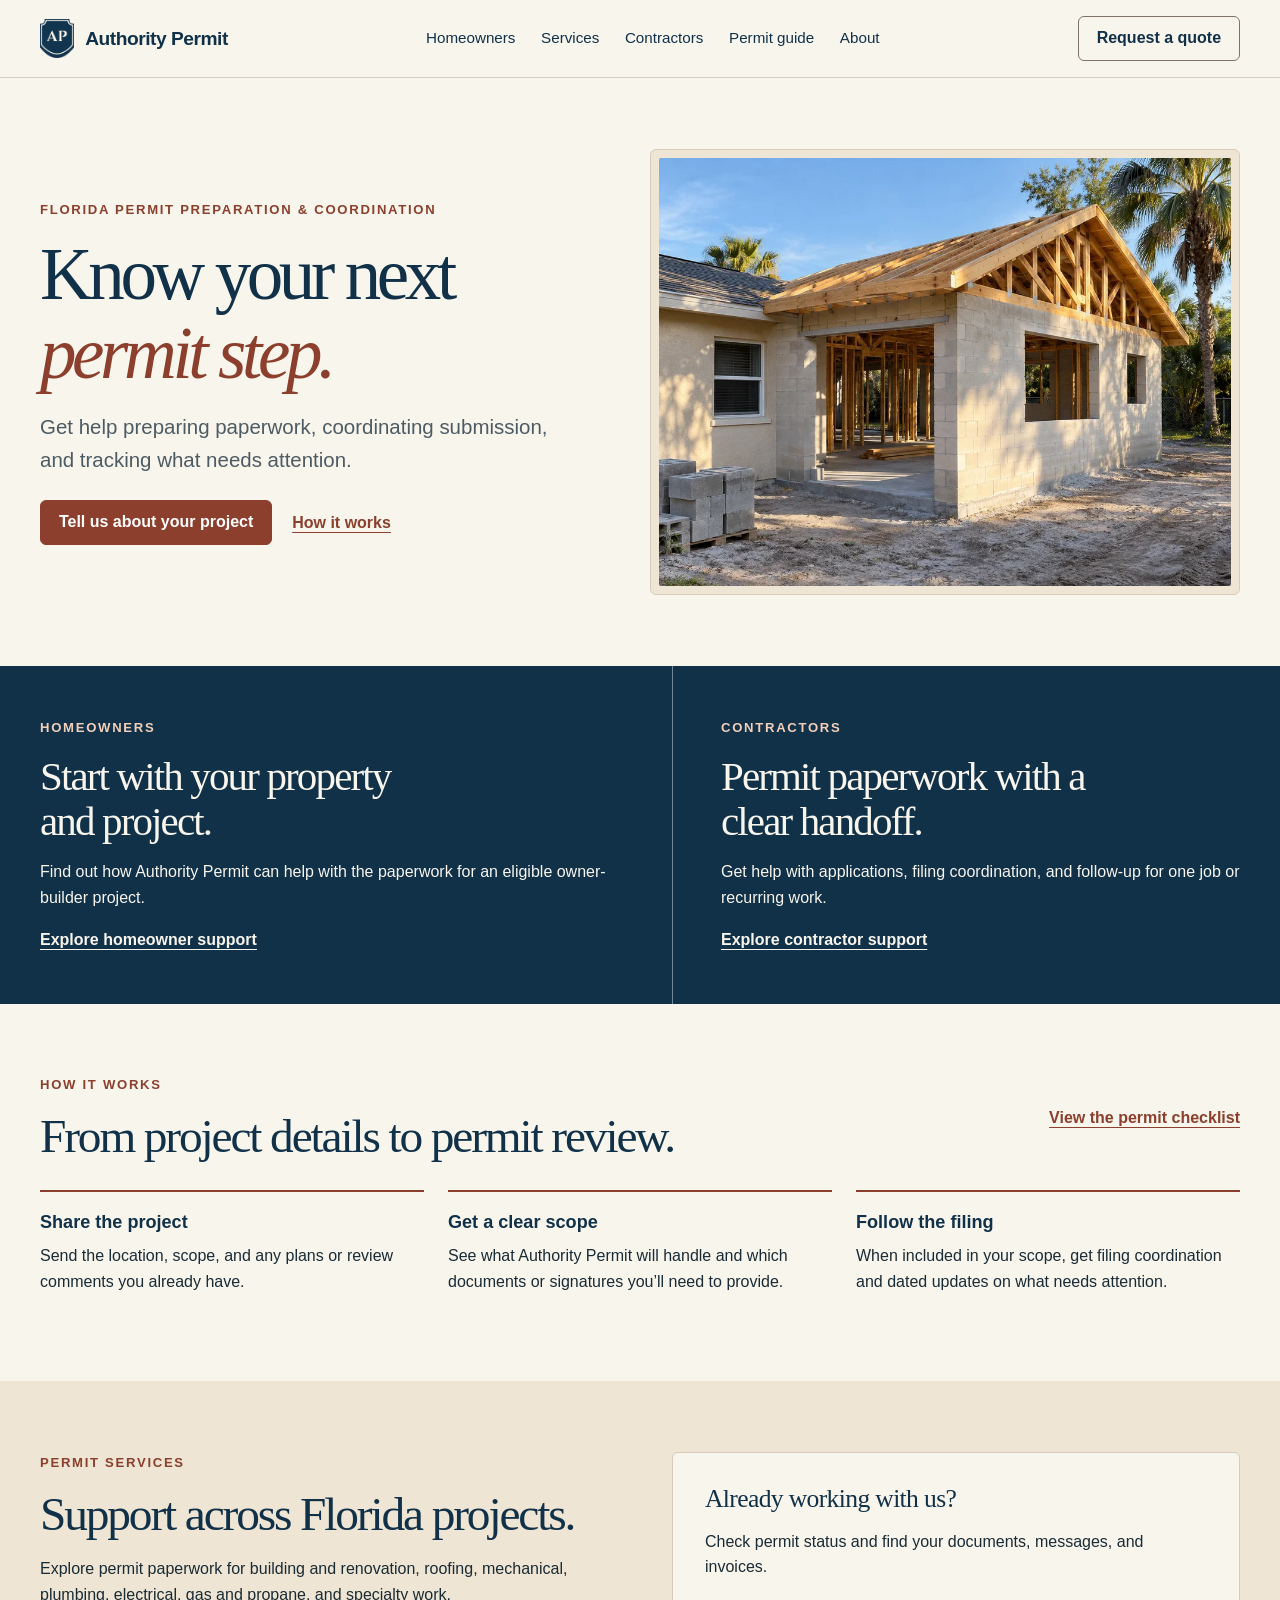
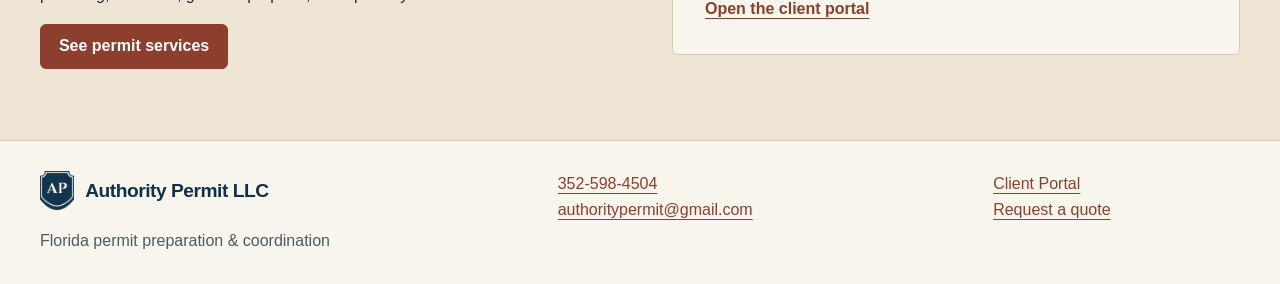
==== commit 43060c71: "Launch the Authority Permit website redesign" ====
--- a/index.html
+++ b/index.html
@@ -1,236 +1,28 @@
-<!DOCTYPE html>
-<html lang="en">
-<head>
-<meta charset="UTF-8">
-<meta name="viewport" content="width=device-width, initial-scale=1.0">
-<title>Authority Permit LLC | Florida Permit Services for Contractors &amp; Homeowners</title>
-<meta name="description" content="Florida permit consulting firm serving contractors and homeowners across Marion, Lake, Sumter, Citrus, Levy, and all 67 Florida counties. Consider it approved.">
-<meta name="keywords" content="Florida permit services, permit expediter Florida, permit consulting Marion County, Lake County permits, Sumter County permits, Citrus County permits, Levy County permits, Ocala permit services, The Villages permits, Williston permits, Inverness permits, Leesburg permits, Tavares permits, Bushnell permits, homeowner permit help Florida, contractor permit expediter Florida, gas permits Florida, building permits Florida, NOC preparation Florida, LP gas permits, fuel gas permit Florida, Central Florida permit services">
-<meta name="author" content="Authority Permit LLC">
-<meta name="geo.region" content="US-FL">
-<meta name="geo.position" content="29.3871;-82.4460">
-<meta name="ICBM" content="29.3871, -82.4460">
-
-<meta property="og:title" content="Authority Permit LLC | Florida Permit Consulting">
-<meta property="og:description" content="Full-trade permit consulting for contractors and homeowners across all 67 Florida counties. Consider it approved.">
-<meta property="og:type" content="website">
-<meta property="og:url" content="https://authoritypermit.com/">
-<meta property="og:image" content="https://authoritypermit.com/logo.png">
-<meta property="og:locale" content="en_US">
-
-<meta name="twitter:card" content="summary_large_image">
-<meta name="twitter:title" content="Authority Permit LLC | Florida Permit Consulting">
-<meta name="twitter:description" content="Full-trade permit consulting across all 67 Florida counties.">
-
-<link rel="canonical" href="https://authoritypermit.com/">
-<link rel="preconnect" href="https://fonts.googleapis.com">
-<link rel="preconnect" href="https://fonts.gstatic.com" crossorigin>
-<link href="https://fonts.googleapis.com/css2?family=Playfair+Display:ital,wght@0,400;0,500;0,600;1,400;1,500&family=Inter:wght@400;500;600;700&family=JetBrains+Mono:wght@400;500;600&display=swap" rel="stylesheet">
-<link rel="stylesheet" href="styles.css">
-
-<script type="application/ld+json">
-{
-  "@context": "https://schema.org",
-  "@type": "ProfessionalService",
-  "name": "Authority Permit LLC",
-  "image": "https://authoritypermit.com/logo.png",
-  "logo": "https://authoritypermit.com/logo.png",
-  "telephone": "+1-352-598-4504",
-  "email": "authoritypermit@gmail.com",
-  "url": "https://authoritypermit.com",
-  "priceRange": "$$",
-  "areaServed": [
-    { "@type": "AdministrativeArea", "name": "Marion County, Florida" },
-    { "@type": "AdministrativeArea", "name": "Lake County, Florida" },
-    { "@type": "AdministrativeArea", "name": "Sumter County, Florida" },
-    { "@type": "AdministrativeArea", "name": "Citrus County, Florida" },
-    { "@type": "AdministrativeArea", "name": "Levy County, Florida" },
-    { "@type": "State", "name": "Florida" }
-  ],
-  "serviceType": ["Building Permits","Gas Permits","Electrical Permits","Plumbing Permits","Mechanical Permits","Roofing Permits","Demolition Permits","Sign Permits","Pool Permits","NOC Preparation","Permit Expediting","Jurisdiction Research"],
-  "description": "Florida permit consulting firm serving contractors and homeowners across Marion, Lake, Sumter, Citrus, Levy, and all 67 Florida counties.",
-  "slogan": "Consider it approved.",
-  "openingHoursSpecification": [{
-    "@type": "OpeningHoursSpecification",
-    "dayOfWeek": ["Monday","Tuesday","Wednesday","Thursday","Friday"],
-    "opens": "08:00",
-    "closes": "17:00"
-  }]
-}
-</script>
-</head>
-<body>
-
-<nav class="topbar">
-  <a href="index.html" class="topbar-brand">
-    <div class="topbar-brand-name">Authority <span class="italic">Permit</span></div>
-  </a>
-  <button class="topbar-toggle" aria-label="Menu">
-    <span></span><span></span><span></span>
-  </button>
-  <div class="topbar-links">
-    <a href="index.html" class="active">Home</a>
-    <a href="services.html">Services</a>
-    <a href="about.html">About</a>
-    <a href="resources.html">Resources</a>
-    <a href="contact.html">Contact</a>
-    <a href="https://authoritypermit.base44.app" class="topbar-cta" target="_blank" rel="noopener">
-      Client Portal
-      <svg viewBox="0 0 24 24" fill="none" stroke="currentColor" stroke-width="2"><line x1="7" y1="17" x2="17" y2="7"/><polyline points="7 7 17 7 17 17"/></svg>
-    </a>
-  </div>
-</nav>
-
+<!doctype html>
+<html lang="en"><head><meta charset="utf-8"><meta name="viewport" content="width=device-width,initial-scale=1">
+<title>Florida Permit Expediting | Authority Permit</title><meta property="og:title" content="Authority Permit LLC | Know your next permit step"><meta property="og:description" content="Florida permit preparation and coordination for homeowners and contractors."><meta property="og:type" content="website"><meta property="og:url" content="https://authoritypermit.com/"><meta property="og:image" content="https://authoritypermit.com/florida-addition.webp"><meta name="description" content="Statewide permit application preparation, submission and follow-up for Florida contractors, homeowners and businesses."><link rel="canonical" href="https://authoritypermit.com/">
+<link rel="icon" href="crest.png"><link rel="stylesheet" href="styles.css?v=paper"><script src="script.js?v=paper" defer></script></head>
+<body><a class="skip" href="#main">Skip to content</a><header><div class="wrap nav"><a href="index.html" class="brand"><img src="crest.png" width="34" height="39" alt=""><span>Authority Permit</span></a><nav aria-label="Main navigation"><a href="homeowners.html">Homeowners</a><a href="services.html">Services</a><a href="contractors.html">Contractors</a><a href="resources.html">Permit guide</a><a href="about.html">About</a></nav><a class="button button-outline" href="contact.html">Request a quote</a></div></header>
 <main id="main">
-<section class="permit-hero">
-  <div class="permit-wrap permit-hero-grid">
-    <div>
-      <p class="permit-label">Florida permit expediting</p>
-      <h1>Consider it <em>approved.</em></h1>
-      <p class="permit-lede">Your permit department, wherever you build in Florida.</p>
-      <p>From a single installation to a commercial build-out, we research local requirements, prepare your paperwork, and keep you updated through review.</p>
-      <div class="permit-actions">
-        <a class="btn btn-gold" href="contact.html#request">Get a Permit Quote</a>
-        <a class="permit-text-link" href="services.html">Explore Permit Services &rarr;</a>
-      </div>
-    </div>
-    <aside class="permit-panel" aria-labelledby="process-title">
-      <h2 id="process-title">How it works</h2>
-      <ol>
-        <li><strong>Tell us about the job.</strong> Share the location, project scope, and target start date.</li>
-        <li><strong>Know what comes next.</strong> We identify the filing requirements and confirm the scope of our work.</li>
-        <li><strong>Stay in the loop.</strong> We track the application and relay updates from the reviewing department.</li>
-      </ol>
-    </aside>
-  </div>
-</section>
-
-<section class="permit-section permit-wrap" aria-labelledby="work-title">
-  <h2 id="work-title">How can we help?</h2>
-  <div class="permit-paths">
-    <article><h3>One project</h3><p>Tell us what you’re building, installing, or renovating. We’ll help you figure out where to start.</p><a class="permit-text-link" href="contact.html#request">Get a Permit Quote &rarr;</a></article>
-    <article><h3>Ongoing permitting</h3><p>Give your company one point of contact for permit paperwork, follow-ups, and status updates across jobs.</p><a class="permit-text-link" href="contact.html?request=ongoing#request">Set Up Contractor Permitting &rarr;</a></article>
-  </div>
-</section>
-
-<section class="permit-services" aria-labelledby="explore-title">
-  <div class="permit-section permit-wrap">
-    <h2 id="explore-title">What are you working on?</h2>
-    <ul class="permit-projects">
-      <li><a href="services.html#building">Building, adding on, or fitting out a space</a></li>
-      <li><a href="services.html#roofing">Repairing or replacing a roof</a></li>
-      <li><a href="services.html#electrical">Upgrading electrical service</a></li>
-      <li><a href="services.html#plumbing">Replacing plumbing or fixtures</a></li>
-      <li><a href="services.html#mechanical">Installing or replacing HVAC</a></li>
-      <li><a href="services.html#gas">Installing a gas line or propane tank</a></li>
-      <li><a href="services.html#pools">Adding a pool or spa</a></li>
-      <li><a href="services.html#signs">Installing a sign</a></li>
-    </ul>
-    <p>Have a project you don’t see listed? We’ll research the requirements and tell you what it takes to move forward.</p>
-    <a class="permit-text-link" href="services.html">Browse All Permit Services &rarr;</a>
-  </div>
-</section>
-
-<section class="service-area-band">
-  <div class="service-area-inner">
-    <div class="section-eyebrow">&mdash; Where We Work</div>
-    <h2 class="service-area-title">Statewide.</h2>
-    <div class="service-area-grid">
-      <div class="area-region">
-        <div class="area-region-name">Marion County</div>
-        <div class="area-region-cities">Ocala &middot; Belleview &middot; Dunnellon &middot; Silver Springs</div>
-      </div>
-      <div class="area-region">
-        <div class="area-region-name">Lake County</div>
-        <div class="area-region-cities">Leesburg &middot; Tavares &middot; Clermont &middot; Lady Lake</div>
-      </div>
-      <div class="area-region">
-        <div class="area-region-name">Sumter County</div>
-        <div class="area-region-cities">The Villages &middot; Bushnell &middot; Wildwood &middot; Coleman</div>
-      </div>
-      <div class="area-region">
-        <div class="area-region-name">Citrus County</div>
-        <div class="area-region-cities">Inverness &middot; Crystal River &middot; Homosassa</div>
-      </div>
-      <div class="area-region">
-        <div class="area-region-name">Levy County</div>
-        <div class="area-region-cities">Williston &middot; Chiefland &middot; Cedar Key &middot; Bronson</div>
-      </div>
-      <div class="area-region area-region-highlight">
-        <div class="area-region-name">All Florida</div>
-        <div class="area-region-cities">67 counties &middot; hundreds of municipalities</div>
-      </div>
-    </div>
-  </div>
-</section>
-
-<!-- PORTAL BAND -->
-<section class="portal-band">
-  <div class="portal-band-inner">
-    <div class="portal-band-content">
-      <div class="section-eyebrow">&mdash; For Existing Clients</div>
-      <h2>Your projects. <span class="italic">One portal.</span></h2>
-      <p>Track permit status, upload documents, view invoices, and correspond with our team directly.</p>
-    </div>
-    <a href="https://authoritypermit.base44.app" target="_blank" rel="noopener" class="btn btn-navy btn-lg">
-      Enter Client Portal
-      <svg viewBox="0 0 24 24" fill="none" stroke="currentColor" stroke-width="2"><line x1="5" y1="12" x2="19" y2="12"/><polyline points="12 5 19 12 12 19"/></svg>
-    </a>
-  </div>
-</section>
-
-<!-- CTA BAND -->
-<section class="cta-band">
-  <div class="cta-band-inner">
-    <div class="section-eyebrow light" style="justify-content: center;">&mdash; Start a Project</div>
-    <h2 class="cta-band-title">Tell us what you need <span class="italic">permitted.</span></h2>
-    <p class="cta-band-text">Every inquiry answered personally. One business day turnaround on most quotes.</p>
-    <a href="contact.html" class="btn btn-gold btn-lg">
-      Request a Consultation
-      <svg viewBox="0 0 24 24" fill="none" stroke="currentColor" stroke-width="2"><line x1="5" y1="12" x2="19" y2="12"/><polyline points="12 5 19 12 12 19"/></svg>
-    </a>
-  </div>
-</section>
-
-<!-- FOOTER -->
+<section class="hero"><div class="wrap hero-grid">
+  <div class="hero-copy"><p class="eyebrow">Florida permit preparation &amp; coordination</p>
+  <h1>Know your next <em>permit step.</em></h1>
+  <p class="lead">Get help preparing paperwork, coordinating submission, and tracking what needs attention.</p>
+  <div class="actions"><a class="button" href="contact.html">Tell us about your project</a><a class="text-link" href="#how-it-works">How it works</a></div></div>
+  <figure class="project-photo hero-photo"><img src="florida-addition.webp" alt="Exposed wood framing on a residential addition" width="960" height="720" fetchpriority="high"></figure>
+</div></section>
+<section class="audience" aria-label="Choose your permit support"><div class="wrap audience-grid">
+  <article><p class="eyebrow">Homeowners</p><h2>Start with your property and project.</h2><p>Find out how Authority Permit can help with the paperwork for an eligible owner-builder project.</p><a class="text-link" href="homeowners.html">Explore homeowner support</a></article>
+  <article><p class="eyebrow">Contractors</p><h2>Permit paperwork with a clear handoff.</h2><p>Get help with applications, filing coordination, and follow-up for one job or recurring work.</p><a class="text-link" href="contractors.html">Explore contractor support</a></article>
+</div></section>
+<section class="wrap section" id="how-it-works"><div class="section-head"><div><p class="eyebrow">How it works</p><h2>From project details to permit review.</h2></div><a class="text-link" href="resources.html">View the permit checklist</a></div>
+<ol class="permit-stages" data-permit-stages>
+  <li><strong>Share the project</strong><span>Send the location, scope, and any plans or review comments you already have.</span></li>
+  <li><strong>Get a clear scope</strong><span>See what Authority Permit will handle and which documents or signatures you’ll need to provide.</span></li>
+  <li><strong>Follow the filing</strong><span>When included in your scope, get filing coordination and dated updates on what needs attention.</span></li>
+</ol></section>
+<section class="soft"><div class="wrap section split"><div><p class="eyebrow">Permit services</p><h2>Support across Florida projects.</h2><p>Explore permit paperwork for building and renovation, roofing, mechanical, plumbing, electrical, gas and propane, and specialty work.</p><a class="button" href="services.html">See permit services</a></div>
+<aside class="callout"><h3>Already working with us?</h3><p>Check permit status and find your documents, messages, and invoices.</p><a class="text-link" href="https://authoritypermit.base44.app">Open the client portal</a></aside></div></section>
 </main>
-
-<footer class="footer">
-  <div class="footer-inner">
-    <div class="footer-top">
-      <div class="footer-brand-block">
-        <div class="footer-brand-name">Authority <span class="italic">Permit</span></div>
-        <div class="footer-tagline">Consider it approved.</div>
-        <p class="footer-desc">Florida permit consulting serving contractors, utility providers, and homeowners across all 67 counties.</p>
-      </div>
-      <div class="footer-col">
-        <h4>Navigate</h4>
-        <a href="index.html">Home</a>
-        <a href="services.html">Services</a>
-        <a href="about.html">About</a>
-        <a href="resources.html">Resources</a>
-        <a href="contact.html">Contact</a>
-      </div>
-      <div class="footer-col">
-        <h4>Connect</h4>
-        <a href="tel:3525984504">352.598.4504</a>
-        <a href="mailto:authoritypermit@gmail.com">authoritypermit@gmail.com</a>
-        <a href="https://authoritypermit.base44.app" target="_blank" rel="noopener">Client Portal</a>
-      </div>
-      <div class="footer-col">
-        <h4>Practice</h4>
-        <div class="footer-item">Authority Permit LLC</div>
-        <div class="footer-item">All 67 Florida Counties</div>
-        <div class="footer-item">Est. 2026</div>
-      </div>
-    </div>
-    <div class="footer-bottom">
-      <div>&copy; 2026 Authority Permit LLC. All rights reserved.</div>
-      <div class="footer-bottom-tagline">Consider it approved.</div>
-    </div>
-  </div>
-</footer>
-
-<script src="script.js"></script>
-</body>
-</html>
+<footer><div class="wrap foot"><div><a class="brand" href="index.html"><img src="crest.png" width="34" height="39" alt=""><span>Authority Permit LLC</span></a><p>Florida permit preparation &amp; coordination</p></div><div><a href="tel:+13525984504">352-598-4504</a><br><a href="mailto:authoritypermit@gmail.com">authoritypermit@gmail.com</a></div><div><a href="https://authoritypermit.base44.app">Client Portal</a><br><a href="contact.html">Request a quote</a></div></div></footer>
+</body></html>
--- a/styles.css
+++ b/styles.css
@@ -1,1860 +1,102 @@
-/* ============================================================
-   AUTHORITY PERMIT LLC — v3
-   Authoritative. Modern. Efficient.
-   ============================================================ */
-
 :root {
-  --navy: #0C1E3A;
-  --navy-deep: #081529;
-  --navy-mid: #163350;
-  --navy-light: #1E4267;
-  --teal: #1A8A7D;
-  --teal-pale: #E8F6F4;
-  --gold: #C4A44E;
-  --gold-bright: #D4B659;
-  --gold-deep: #9E823A;
-  --gold-pale: #F4ECD4;
-  --cream: #F7F4EE;
-  --cream-warm: #EFE9DC;
-  --ivory: #FBF8F1;
-  --charcoal: #1A1A1A;
-  --slate: #5C6B7A;
-  --slate-light: #8CA3B8;
-  --rule: rgba(12, 30, 58, 0.12);
-  --rule-strong: rgba(12, 30, 58, 0.2);
-
-  --serif: 'Playfair Display', Georgia, serif;
-  --sans: 'Inter', -apple-system, BlinkMacSystemFont, sans-serif;
-  --mono: 'JetBrains Mono', 'SF Mono', Menlo, monospace;
-
-  --sidebar-width: 280px;
-  --content-max: 820px;
+  --navy:#113149; --ink:#192b34; --muted:#4d5b62; --paper:#f8f5ed;
+  --white:#fff; --sand:#eee5d4; --clay:#8b3f2c; --clay-hover:#6e2d20;
+  --line:#d7ccbb; --control:#807366; --radius:6px;
+  --display:Georgia,"Times New Roman",serif; --body:"Segoe UI",Arial,sans-serif;
 }
-
-* { margin: 0; padding: 0; box-sizing: border-box; }
-html { scroll-behavior: smooth; }
-
-body {
-  font-family: var(--sans);
-  background: var(--cream);
-  color: var(--charcoal);
-  -webkit-font-smoothing: antialiased;
-  -moz-osx-font-smoothing: grayscale;
-  line-height: 1.6;
-  font-feature-settings: 'ss01', 'cv11';
-  overflow-x: hidden;
+*,*::before,*::after { box-sizing:border-box; }
+html { scroll-behavior:smooth; }
+body { margin:0; background:var(--paper); color:var(--ink); font:1rem/1.62 var(--body); }
+.wrap { width:min(100% - 3rem, 1200px); margin-inline:auto; }
+img { display:block; max-width:100%; height:auto; }
+figure { margin:0; }
+a { color:var(--clay); text-underline-offset:.24em; }
+a:hover { color:var(--clay-hover); }
+:focus-visible { outline:3px solid var(--clay); outline-offset:4px; }
+.skip { position:absolute; inset-inline-start:1rem; top:-5rem; padding:.65rem; background:white; z-index:3; }
+.skip:focus { top:1rem; }
+h1,h2,h3,p { margin:0 0 1rem; }
+h1,h2,h3 { font-family:var(--display); color:var(--navy); font-weight:400; line-height:1.08; }
+h1 { font-size:clamp(2.65rem,5.7vw,4.9rem); letter-spacing:-.06em; max-width:16ch; }
+h2 { font-size:clamp(1.95rem,3.7vw,3.15rem); letter-spacing:-.045em; }
+h3 { font-size:1.6rem; letter-spacing:-.025em; }
+p { max-width:67ch; }
+.eyebrow { color:var(--clay); font-size:.82rem; text-transform:uppercase; letter-spacing:.13em; font-weight:750; }
+.brand { display:inline-flex; align-items:center; gap:.7rem; color:var(--navy); font-weight:750; letter-spacing:-.025em; font-size:1.2rem; text-decoration:none; max-width:100%; }
+.brand img { flex:none; width:34px; }
+header { border-bottom:1px solid var(--line); }
+.nav,.nav nav,.actions,.section-head { display:flex; align-items:center; gap:1.25rem; flex-wrap:wrap; }
+.nav { justify-content:space-between; padding-block:1rem; }
+.nav nav { gap:clamp(.8rem,2vw,1.65rem); }
+.nav nav a { color:var(--navy); text-decoration:none; font-size:.95rem; }
+.nav nav a:hover,.nav nav a[aria-current=page] { color:var(--clay); text-decoration:underline; }
+.button { display:inline-flex; align-items:center; justify-content:center; min-height:44px; padding:.65rem 1.12rem; color:var(--white); background:var(--clay); border:1px solid var(--clay); border-radius:var(--radius); font:700 1rem/1.4 var(--body); text-decoration:none; cursor:pointer; }
+.button:hover { background:var(--clay-hover); color:white; }
+.button-outline { color:var(--navy); background:transparent; border-color:var(--control); }
+.button-outline:hover { background:var(--sand); color:var(--navy); }
+a,button,summary { transition:background-color 180ms ease-out,color 180ms ease-out; }
+.text-link { font-weight:700; }
+.hero { padding-block:clamp(2rem,5.5vw,5rem); }
+.hero-grid,.contractor-hero,.split,.audience-grid,.service-grid,.intake { display:grid; grid-template-columns:repeat(2,minmax(0,1fr)); gap:clamp(1.5rem,5vw,4rem); }
+.hero-grid,.contractor-hero { align-items:center; grid-template-columns:1fr 1.08fr; }
+.hero h1 em { color:var(--clay); font-weight:400; }
+.lead { font-size:clamp(1.08rem,1.65vw,1.28rem); max-width:51ch; color:var(--muted); }
+.actions { margin-top:1.5rem; }
+.project-photo { background:var(--sand); padding:.5rem; border:1px solid var(--line); border-radius:var(--radius); }
+.project-photo img { width:100%; aspect-ratio:4/3; object-fit:cover; border-radius:2px; }
+.audience { background:var(--navy); color:var(--paper); }
+.audience article { padding-block:clamp(1.9rem,4vw,3.2rem); }
+.audience article+article { border-left:1px solid #708898; padding-left:clamp(1.5rem,4vw,3rem); }
+.audience h2,.audience a { color:var(--paper); }
+.audience h2 { font-size:clamp(1.85rem,3.2vw,2.8rem); max-width:19ch; }
+.audience .eyebrow { color:#f2cfb9; }
+.audience :focus-visible { outline-color:var(--white); }
+.section { padding-block:clamp(2.5rem,5.5vw,4.5rem); }
+.section-head { justify-content:space-between; margin-bottom:1rem; }
+.section-head h2 { margin-bottom:0; }
+.soft,.subhero,.callout { background:var(--sand); }
+.subhero { padding-block:clamp(2rem,5vw,4.25rem); border-bottom:1px solid var(--line); }
+.subhero .lead:last-child { margin-bottom:0; }
+.callout { align-self:start; padding:clamp(1.25rem,3vw,2rem); border:1px solid var(--line); border-radius:var(--radius); }
+.soft .callout { background:var(--paper); }
+.callout p:last-child { margin-bottom:0; }
+.permit-stages { display:grid; grid-template-columns:repeat(3,minmax(0,1fr)); gap:1.5rem; padding:0; margin:1.75rem 0 0; list-style:none; }
+.permit-stages li { border-top:2px solid var(--clay); padding:1rem 0; }
+.permit-stages strong { display:block; color:var(--navy); font-size:1.13rem; margin-bottom:.35rem; }
+.permit-stages.is-visible li { animation:settle 480ms ease-out both; }
+.permit-stages.is-visible li:nth-child(2) { animation-delay:60ms; }
+.permit-stages.is-visible li:nth-child(3) { animation-delay:120ms; }
+@keyframes settle { from { transform:translateY(6px); } to { transform:none; } }
+.service-grid { gap:1.25rem; }
+.service,.service-directory .note { background:var(--white); border:1px solid var(--line); border-radius:var(--radius); padding:1.5rem; }
+.service h2,.callout h2 { font-size:clamp(1.55rem,2.5vw,2rem); }
+.jump { display:flex; flex-wrap:wrap; gap:.75rem 1.35rem; padding-block:.25rem 1.5rem; }
+.service,.permit-timeline { scroll-margin-top:1.25rem; }
+.contractor-workflow { border-top:1px solid var(--line); }
+.timing-note { margin-top:1rem; }
+.list { padding-left:1.25rem; margin-bottom:1.5rem; }
+.list li { margin:.45rem 0; }
+details { border-top:1px solid var(--line); padding:1rem 0; }
+details:last-of-type { border-bottom:1px solid var(--line); }
+summary { cursor:pointer; color:var(--navy); font-weight:700; min-height:32px; }
+details p { margin:.6rem 0 0; }
+.intake { grid-template-columns:minmax(0,.7fr) minmax(0,1.3fr); }
+.intake aside a,.foot a { overflow-wrap:anywhere; }
+form label { display:block; font-weight:650; margin:.8rem 0 .3rem; }
+form input,form select,form textarea { width:100%; min-height:44px; background:white; color:var(--ink); font:inherit; border:1px solid var(--control); border-radius:var(--radius); padding:.5rem .7rem; }
+form textarea { resize:vertical; }
+form .fields { display:grid; grid-template-columns:repeat(2,minmax(0,1fr)); gap:1rem; }
+form button { margin-top:1.1rem; }
+#status { color:var(--muted); margin-top:.65rem; }
+footer { border-top:1px solid var(--line); }
+.foot { display:grid; grid-template-columns:1.2fr 1fr .6fr; gap:1.5rem; padding-block:1.9rem; }
+.foot p { margin:.6rem 0 0; color:var(--muted); }
+@media(max-width:880px) { .nav nav { order:3; flex-basis:100%; } }
+@media(max-width:680px) {
+  .wrap { width:calc(100% - 2.5rem); }
+  .hero-grid,.contractor-hero,.split,.audience-grid,.service-grid,.intake,.permit-stages,.foot { grid-template-columns:1fr; }
+  .audience-grid { gap:0; }
+  .audience article+article { border-left:0; border-top:1px solid #708898; padding-left:0; }
 }
-
-img { max-width: 100%; display: block; }
-a { color: inherit; text-decoration: none; }
-
-/* ============================================================
-   TOP BAR (minimal, sticky)
-   ============================================================ */
-
-.topbar {
-  position: sticky;
-  top: 0;
-  z-index: 100;
-  background: rgba(247, 244, 238, 0.95);
-  backdrop-filter: blur(20px);
-  -webkit-backdrop-filter: blur(20px);
-  border-bottom: 1px solid var(--rule);
-  padding: 16px 40px;
-  display: flex;
-  align-items: center;
-  justify-content: space-between;
-  gap: 24px;
-}
-
-.topbar-brand {
-  display: flex;
-  align-items: center;
-  gap: 12px;
-}
-.topbar-logo {
-  width: 36px;
-  height: 36px;
-}
-.topbar-brand-name {
-  font-family: var(--serif);
-  font-size: 20px;
-  font-weight: 600;
-  color: var(--navy);
-  letter-spacing: -0.2px;
-}
-.topbar-brand-name .italic {
-  font-style: italic;
-  color: var(--gold-deep);
-  font-weight: 500;
-}
-
-.topbar-links {
-  display: flex;
-  align-items: center;
-  gap: 32px;
-}
-.topbar-links a {
-  font-size: 13px;
-  font-weight: 500;
-  color: var(--navy);
-  letter-spacing: -0.1px;
-  transition: color 0.2s;
-}
-.topbar-links a:hover { color: var(--gold-deep); }
-.topbar-links a.active { color: var(--gold-deep); }
-
-.topbar-cta {
-  background: var(--navy) !important;
-  color: white !important;
-  padding: 10px 20px !important;
-  border-radius: 6px;
-  font-weight: 600 !important;
-  font-size: 13px !important;
-  display: inline-flex;
-  align-items: center;
-  gap: 8px;
-  transition: all 0.2s !important;
-}
-.topbar-cta:hover {
-  background: var(--gold-deep) !important;
-  color: white !important;
-}
-.topbar-cta svg { width: 14px; height: 14px; }
-
-.topbar-toggle {
-  display: none;
-  background: none;
-  border: none;
-  cursor: pointer;
-  padding: 8px;
-  flex-direction: column;
-  gap: 5px;
-}
-.topbar-toggle span {
-  display: block;
-  width: 22px;
-  height: 2px;
-  background: var(--navy);
-}
-
-/* ============================================================
-   HERO
-   ============================================================ */
-
-.hero {
-  position: relative;
-  background: var(--navy);
-  color: white;
-  padding: 120px 40px 100px;
-  overflow: hidden;
-}
-
-.hero-bg {
-  position: absolute;
-  inset: 0;
-  pointer-events: none;
-  background:
-    radial-gradient(ellipse at 25% 40%, rgba(26, 138, 125, 0.15) 0%, transparent 55%),
-    radial-gradient(ellipse at 75% 60%, rgba(196, 164, 78, 0.1) 0%, transparent 55%);
-}
-
-.hero-grid {
-  position: absolute;
-  inset: 0;
-  background-image:
-    linear-gradient(rgba(255,255,255,0.025) 1px, transparent 1px),
-    linear-gradient(90deg, rgba(255,255,255,0.025) 1px, transparent 1px);
-  background-size: 80px 80px;
-  mask-image: radial-gradient(ellipse at center, black 30%, transparent 75%);
-  -webkit-mask-image: radial-gradient(ellipse at center, black 30%, transparent 75%);
-}
-
-.hero-inner {
-  position: relative;
-  z-index: 2;
-  max-width: 900px;
-  margin: 0 auto;
-  text-align: center;
-}
-
-.hero-inner .hero-tag,
-.hero-inner .hero-actions {
-  justify-content: center;
-}
-
-.hero-inner .hero-sub {
-  margin-left: auto;
-  margin-right: auto;
-}
-
-.hero-tag {
-  display: inline-flex;
-  align-items: center;
-  gap: 10px;
-  padding: 6px 14px;
-  background: rgba(196, 164, 78, 0.12);
-  border: 1px solid rgba(196, 164, 78, 0.3);
-  border-radius: 100px;
-  margin-bottom: 32px;
-}
-.hero-tag-dot {
-  width: 6px;
-  height: 6px;
-  background: var(--gold-bright);
-  border-radius: 50%;
-  box-shadow: 0 0 8px var(--gold-bright);
-  animation: pulse 2s ease-in-out infinite;
-}
-@keyframes pulse {
-  0%, 100% { opacity: 1; }
-  50% { opacity: 0.4; }
-}
-.hero-tag-text {
-  font-size: 12px;
-  font-weight: 500;
-  color: var(--gold-bright);
-  letter-spacing: 0.5px;
-}
-
-.hero-title {
-  font-family: var(--serif);
-  font-size: clamp(48px, 6.5vw, 88px);
-  font-weight: 500;
-  line-height: 1;
-  letter-spacing: -2px;
-  color: white;
-  margin-bottom: 28px;
-}
-.hero-title .italic {
-  font-style: italic;
-  font-weight: 400;
-  color: var(--gold-bright);
-}
-
-.hero-sub {
-  font-size: 18px;
-  color: rgba(255, 255, 255, 0.75);
-  line-height: 1.6;
-  max-width: 540px;
-  margin-bottom: 40px;
-  font-weight: 400;
-}
-
-.hero-actions {
-  display: flex;
-  gap: 12px;
-  flex-wrap: wrap;
-}
-
-.hero-meta {
-  position: relative;
-  padding: 36px;
-  background: rgba(255, 255, 255, 0.03);
-  border: 1px solid rgba(196, 164, 78, 0.2);
-  border-radius: 16px;
-  backdrop-filter: blur(8px);
-}
-.hero-meta::before {
-  content: '';
-  position: absolute;
-  top: -1px;
-  left: 20%;
-  right: 20%;
-  height: 1px;
-  background: linear-gradient(90deg, transparent, var(--gold-bright), transparent);
-}
-
-.hero-meta-label {
-  font-family: var(--mono);
-  font-size: 11px;
-  color: var(--gold-bright);
-  letter-spacing: 2px;
-  text-transform: uppercase;
-  margin-bottom: 20px;
-}
-
-.hero-meta-stats {
-  display: grid;
-  gap: 24px;
-}
-
-.hero-stat {
-  padding-bottom: 20px;
-  border-bottom: 1px solid rgba(255, 255, 255, 0.08);
-}
-.hero-stat:last-child { padding-bottom: 0; border-bottom: none; }
-
-.hero-stat-value {
-  font-family: var(--serif);
-  font-size: 36px;
-  font-weight: 500;
-  color: white;
-  line-height: 1;
-  margin-bottom: 6px;
-  letter-spacing: -1px;
-}
-.hero-stat-value .italic {
-  font-style: italic;
-  color: var(--gold-bright);
-}
-.hero-stat-label {
-  font-size: 13px;
-  color: rgba(255, 255, 255, 0.6);
-  letter-spacing: 0.2px;
-}
-
-/* ============================================================
-   BUTTONS
-   ============================================================ */
-
-.btn {
-  display: inline-flex;
-  align-items: center;
-  justify-content: center;
-  gap: 8px;
-  padding: 14px 24px;
-  font-family: var(--sans);
-  font-size: 14px;
-  font-weight: 600;
-  letter-spacing: -0.1px;
-  border: none;
-  border-radius: 8px;
-  cursor: pointer;
-  transition: all 0.2s cubic-bezier(0.4, 0, 0.2, 1);
-  text-decoration: none;
-  white-space: nowrap;
-}
-.btn svg { width: 16px; height: 16px; }
-
-.btn-gold {
-  background: var(--gold);
-  color: var(--navy);
-}
-.btn-gold:hover {
-  background: var(--gold-bright);
-  transform: translateY(-1px);
-  box-shadow: 0 8px 24px rgba(196, 164, 78, 0.3);
-}
-
-.btn-outline-light {
-  background: rgba(255, 255, 255, 0.05);
-  color: white;
-  border: 1px solid rgba(255, 255, 255, 0.2);
-  backdrop-filter: blur(8px);
-}
-.btn-outline-light:hover {
-  background: rgba(255, 255, 255, 0.1);
-  border-color: var(--gold-bright);
-}
-
-.btn-navy {
-  background: var(--navy);
-  color: white;
-}
-.btn-navy:hover {
-  background: var(--navy-deep);
-  transform: translateY(-1px);
-  box-shadow: 0 8px 24px rgba(12, 30, 58, 0.25);
-}
-
-.btn-ghost-dark {
-  background: transparent;
-  color: var(--navy);
-  border: 1px solid var(--rule-strong);
-}
-.btn-ghost-dark:hover {
-  background: var(--navy);
-  color: white;
-  border-color: var(--navy);
-}
-
-.btn-lg { padding: 18px 32px; font-size: 15px; }
-.btn-full { width: 100%; }
-
-/* ============================================================
-   SECTION SYSTEM WITH DISTINCTIVE BREAKS
-   ============================================================ */
-
-.section {
-  padding: 100px 40px;
-  position: relative;
-}
-
-.section-cream { background: var(--cream); }
-.section-ivory { background: var(--ivory); }
-.section-navy { background: var(--navy); color: white; }
-
-/* Distinctive section breaks */
-.section-break-top {
-  position: absolute;
-  top: -1px;
-  left: 0;
-  right: 0;
-  height: 80px;
-  pointer-events: none;
-  overflow: hidden;
-}
-
-.section-divider {
-  display: flex;
-  align-items: center;
-  justify-content: center;
-  padding: 0 40px;
-  margin: 0;
-  position: relative;
-  background: inherit;
-}
-
-.section-divider-inner {
-  max-width: 1200px;
-  width: 100%;
-  display: flex;
-  align-items: center;
-  gap: 20px;
-  padding: 24px 0;
-  border-top: 1px solid var(--rule);
-  border-bottom: 1px solid var(--rule);
-}
-
-.section-divider-mark {
-  display: flex;
-  align-items: center;
-  gap: 12px;
-  font-family: var(--mono);
-  font-size: 11px;
-  letter-spacing: 2px;
-  color: var(--gold-deep);
-  text-transform: uppercase;
-}
-.section-divider-mark-num {
-  font-family: var(--serif);
-  font-style: italic;
-  font-size: 16px;
-  color: var(--gold);
-  font-weight: 500;
-}
-.section-divider-line {
-  flex: 1;
-  height: 1px;
-  background: var(--rule);
-}
-
-/* ============================================================
-   LAYOUT WITH STICKY SIDEBAR
-   ============================================================ */
-
-.layout {
-  max-width: 1280px;
-  margin: 0 auto;
-  display: grid;
-  grid-template-columns: var(--sidebar-width) 1fr;
-  gap: 80px;
-  align-items: start;
-}
-
-.sidebar {
-  position: sticky;
-  top: 100px;
-  align-self: start;
-}
-
-.sidebar-eyebrow {
-  font-family: var(--mono);
-  font-size: 10px;
-  font-weight: 500;
-  letter-spacing: 3px;
-  color: var(--gold-deep);
-  text-transform: uppercase;
-  margin-bottom: 16px;
-}
-.sidebar-eyebrow.light { color: var(--gold-bright); }
-
-.sidebar-title {
-  font-family: var(--serif);
-  font-size: 28px;
-  font-weight: 500;
-  color: var(--navy);
-  line-height: 1.15;
-  letter-spacing: -0.8px;
-  margin-bottom: 20px;
-}
-.sidebar-title.light { color: white; }
-.sidebar-title .italic {
-  font-style: italic;
-  color: var(--gold-deep);
-}
-.sidebar-title.light .italic { color: var(--gold-bright); }
-
-.sidebar-text {
-  font-size: 14px;
-  color: var(--slate);
-  line-height: 1.65;
-  margin-bottom: 24px;
-}
-.sidebar-text.light { color: rgba(255, 255, 255, 0.7); }
-
-.sidebar-nav {
-  margin-top: 28px;
-  border-top: 1px solid var(--rule);
-  padding-top: 24px;
-}
-.sidebar-nav.light { border-color: rgba(255, 255, 255, 0.1); }
-
-.sidebar-nav-label {
-  font-family: var(--mono);
-  font-size: 10px;
-  letter-spacing: 2px;
-  color: var(--slate);
-  text-transform: uppercase;
-  margin-bottom: 14px;
-}
-.sidebar-nav.light .sidebar-nav-label { color: rgba(255, 255, 255, 0.5); }
-
-.sidebar-nav-list {
-  list-style: none;
-  padding: 0;
-  display: flex;
-  flex-direction: column;
-  gap: 2px;
-}
-
-.sidebar-nav-item {
-  display: flex;
-  align-items: center;
-  gap: 10px;
-  padding: 6px 0;
-  font-size: 13px;
-  color: var(--slate);
-  line-height: 1.4;
-  cursor: pointer;
-  transition: all 0.2s;
-  border-left: 2px solid transparent;
-  padding-left: 12px;
-  margin-left: -14px;
-}
-.sidebar-nav.light .sidebar-nav-item { color: rgba(255, 255, 255, 0.55); }
-
-.sidebar-nav-item-num {
-  font-family: var(--mono);
-  font-size: 10px;
-  color: var(--gold);
-  min-width: 24px;
-}
-
-.sidebar-nav-item:hover {
-  color: var(--navy);
-}
-.sidebar-nav.light .sidebar-nav-item:hover {
-  color: white;
-}
-
-.sidebar-nav-item.active {
-  color: var(--navy);
-  border-left-color: var(--gold);
-  font-weight: 500;
-}
-.sidebar-nav.light .sidebar-nav-item.active {
-  color: white;
-}
-
-/* ============================================================
-   SECTION HEADERS & TYPOGRAPHY
-   ============================================================ */
-
-.section-eyebrow {
-  display: inline-flex;
-  align-items: center;
-  gap: 10px;
-  font-family: var(--mono);
-  font-size: 11px;
-  font-weight: 500;
-  letter-spacing: 2.5px;
-  color: var(--gold-deep);
-  text-transform: uppercase;
-  margin-bottom: 20px;
-}
-.section-eyebrow.light { color: var(--gold-bright); }
-
-.section-eyebrow::before {
-  content: '';
-  width: 28px;
-  height: 1px;
-  background: var(--gold);
-}
-
-.section-title {
-  font-family: var(--serif);
-  font-size: clamp(32px, 4vw, 52px);
-  font-weight: 500;
-  line-height: 1.05;
-  letter-spacing: -1.4px;
-  color: var(--navy);
-  margin-bottom: 24px;
-}
-.section-title.light { color: white; }
-.section-title .italic {
-  font-style: italic;
-  font-weight: 400;
-  color: var(--gold-deep);
-}
-.section-title.light .italic { color: var(--gold-bright); }
-
-.section-lede {
-  font-size: 18px;
-  color: var(--slate);
-  line-height: 1.55;
-  max-width: 620px;
-  font-weight: 400;
-}
-.section-lede.light { color: rgba(255, 255, 255, 0.7); }
-
-/* ============================================================
-   HOMEPAGE VALUE CARDS
-   ============================================================ */
-
-.value-stack {
-  display: grid;
-  gap: 1px;
-  background: var(--rule);
-  border: 1px solid var(--rule);
-  margin-top: 48px;
-}
-
-.value-row {
-  display: grid;
-  grid-template-columns: 80px 1fr auto;
-  gap: 32px;
-  padding: 36px 40px;
-  background: var(--ivory);
-  align-items: center;
-  transition: all 0.25s;
-  position: relative;
-}
-.value-row:hover {
-  background: white;
-}
-
-.value-row-num {
-  font-family: var(--serif);
-  font-size: 40px;
-  font-style: italic;
-  font-weight: 400;
-  color: var(--gold);
-  line-height: 1;
-  letter-spacing: -1px;
-}
-
-.value-row-body h3 {
-  font-family: var(--serif);
-  font-size: 24px;
-  font-weight: 500;
-  color: var(--navy);
-  margin-bottom: 6px;
-  line-height: 1.2;
-  letter-spacing: -0.4px;
-}
-
-.value-row-body p {
-  font-size: 14px;
-  color: var(--slate);
-  line-height: 1.55;
-  max-width: 620px;
-}
-
-.value-row-arrow {
-  width: 36px;
-  height: 36px;
-  border: 1px solid var(--rule);
-  border-radius: 50%;
-  display: flex;
-  align-items: center;
-  justify-content: center;
-  color: var(--slate);
-  transition: all 0.25s;
-  flex-shrink: 0;
-}
-.value-row:hover .value-row-arrow {
-  background: var(--navy);
-  border-color: var(--navy);
-  color: var(--gold-bright);
-}
-.value-row-arrow svg { width: 14px; height: 14px; }
-
-/* ============================================================
-   SERVICES GRID
-   ============================================================ */
-
-.services-grid {
-  display: grid;
-  grid-template-columns: repeat(3, 1fr);
-  gap: 1px;
-  background: rgba(255, 255, 255, 0.08);
-  border: 1px solid rgba(255, 255, 255, 0.1);
-  margin-top: 48px;
-}
-
-.service-card {
-  background: var(--navy);
-  padding: 36px 32px;
-  transition: all 0.3s;
-  position: relative;
-  cursor: default;
-  display: flex;
-  flex-direction: column;
-  gap: 14px;
-  min-height: 220px;
-}
-.service-card:hover {
-  background: var(--navy-mid);
-}
-
-.service-card-num {
-  font-family: var(--mono);
-  font-size: 11px;
-  color: var(--gold-bright);
-  letter-spacing: 2px;
-  font-weight: 500;
-}
-
-.service-card h3 {
-  font-family: var(--serif);
-  font-size: 22px;
-  color: white;
-  font-weight: 500;
-  line-height: 1.2;
-  letter-spacing: -0.4px;
-  margin-top: auto;
-}
-
-.service-card p {
-  font-size: 14px;
-  color: rgba(255, 255, 255, 0.65);
-  line-height: 1.55;
-}
-
-.service-card-tag {
-  position: absolute;
-  top: 16px;
-  right: 16px;
-  padding: 4px 10px;
-  background: rgba(196, 164, 78, 0.15);
-  border: 1px solid rgba(196, 164, 78, 0.3);
-  border-radius: 100px;
-  font-family: var(--mono);
-  font-size: 9px;
-  font-weight: 600;
-  letter-spacing: 1px;
-  color: var(--gold-bright);
-  text-transform: uppercase;
-}
-
-/* ============================================================
-   SERVICE AREA BAND (SEO)
-   ============================================================ */
-
-.service-area-band {
-  background: var(--ivory);
-  padding: 80px 40px;
-  border-top: 1px solid var(--rule);
-}
-
-.service-area-inner {
-  max-width: 1200px;
-  margin: 0 auto;
-}
-
-.service-area-title {
-  font-family: var(--serif);
-  font-size: clamp(28px, 3.2vw, 40px);
-  color: var(--navy);
-  font-weight: 500;
-  line-height: 1.1;
-  letter-spacing: -1px;
-  margin: 16px 0 14px;
-}
-.service-area-title .italic {
-  font-style: italic;
-  color: var(--gold-deep);
-}
-
-.service-area-lede {
-  font-size: 16px;
-  color: var(--slate);
-  line-height: 1.6;
-  max-width: 720px;
-  margin-bottom: 40px;
-}
-
-.service-area-grid {
-  display: grid;
-  grid-template-columns: repeat(3, 1fr);
-  gap: 1px;
-  background: var(--rule);
-  border: 1px solid var(--rule);
-}
-
-.area-region {
-  background: white;
-  padding: 24px 28px;
-  transition: background 0.2s;
-}
-.area-region:hover {
-  background: var(--cream);
-}
-
-.area-region-highlight {
-  background: var(--navy);
-  color: white;
-}
-.area-region-highlight:hover { background: var(--navy-mid); }
-
-.area-region-name {
-  font-family: var(--serif);
-  font-size: 20px;
-  color: var(--navy);
-  font-weight: 500;
-  letter-spacing: -0.3px;
-  margin-bottom: 6px;
-}
-.area-region-highlight .area-region-name {
-  color: white;
-}
-
-.area-region-cities {
-  font-size: 13px;
-  color: var(--slate);
-  line-height: 1.5;
-}
-.area-region-highlight .area-region-cities {
-  color: var(--gold-bright);
-  font-family: var(--mono);
-  font-size: 11px;
-  letter-spacing: 1px;
-  text-transform: uppercase;
-  font-weight: 500;
-}
-
-@media (max-width: 900px) {
-  .service-area-grid { grid-template-columns: repeat(2, 1fr); }
-}
-@media (max-width: 560px) {
-  .service-area-grid { grid-template-columns: 1fr; }
-}
-
-/* ============================================================
-   PORTAL BAND
-   ============================================================ */
-
-.portal-band {
-  background: var(--cream-warm);
-  padding: 80px 40px;
-  border-top: 1px solid var(--rule);
-  border-bottom: 1px solid var(--rule);
-}
-
-.portal-band-inner {
-  max-width: 1200px;
-  margin: 0 auto;
-  display: grid;
-  grid-template-columns: 1fr auto;
-  gap: 48px;
-  align-items: center;
-}
-
-.portal-band-content h2 {
-  font-family: var(--serif);
-  font-size: clamp(28px, 3vw, 40px);
-  color: var(--navy);
-  font-weight: 500;
-  line-height: 1.1;
-  letter-spacing: -1px;
-  margin-bottom: 12px;
-}
-.portal-band-content h2 .italic {
-  font-style: italic;
-  color: var(--gold-deep);
-}
-
-.portal-band-content p {
-  font-size: 15px;
-  color: var(--slate);
-  line-height: 1.6;
-  max-width: 480px;
-}
-
-/* ============================================================
-   CTA BAND
-   ============================================================ */
-
-.cta-band {
-  background: var(--navy);
-  color: white;
-  padding: 100px 40px;
-  text-align: center;
-  position: relative;
-  overflow: hidden;
-}
-.cta-band::before {
-  content: '';
-  position: absolute;
-  inset: 0;
-  background:
-    radial-gradient(ellipse at 30% 40%, rgba(196, 164, 78, 0.12) 0%, transparent 55%),
-    radial-gradient(ellipse at 70% 60%, rgba(26, 138, 125, 0.1) 0%, transparent 55%);
-}
-
-.cta-band-inner {
-  position: relative;
-  max-width: 720px;
-  margin: 0 auto;
-}
-
-.cta-band-title {
-  font-family: var(--serif);
-  font-size: clamp(32px, 4vw, 56px);
-  font-weight: 500;
-  color: white;
-  line-height: 1.05;
-  letter-spacing: -1.5px;
-  margin: 20px 0 16px;
-}
-.cta-band-title .italic {
-  font-style: italic;
-  color: var(--gold-bright);
-}
-
-.cta-band-text {
-  font-size: 17px;
-  color: rgba(255, 255, 255, 0.7);
-  line-height: 1.6;
-  margin-bottom: 36px;
-}
-
-/* ============================================================
-   PAGE HEADER (subpages)
-   ============================================================ */
-
-.page-header {
-  background: var(--navy);
-  color: white;
-  padding: 100px 40px 80px;
-  position: relative;
-  overflow: hidden;
-}
-.page-header::before {
-  content: '';
-  position: absolute;
-  inset: 0;
-  background: radial-gradient(ellipse at 30% 50%, rgba(196, 164, 78, 0.1) 0%, transparent 55%);
-}
-.page-header-grid {
-  position: absolute;
-  inset: 0;
-  background-image:
-    linear-gradient(rgba(255,255,255,0.02) 1px, transparent 1px),
-    linear-gradient(90deg, rgba(255,255,255,0.02) 1px, transparent 1px);
-  background-size: 80px 80px;
-  mask-image: radial-gradient(ellipse at center, black 30%, transparent 75%);
-  -webkit-mask-image: radial-gradient(ellipse at center, black 30%, transparent 75%);
-}
-
-.page-header-inner {
-  position: relative;
-  z-index: 2;
-  max-width: 1280px;
-  margin: 0 auto;
-  display: grid;
-  grid-template-columns: var(--sidebar-width) 1fr;
-  gap: 80px;
-  align-items: end;
-}
-
-.page-header-meta {
-  font-family: var(--mono);
-  font-size: 11px;
-  color: var(--gold-bright);
-  letter-spacing: 2.5px;
-  text-transform: uppercase;
-  margin-bottom: 16px;
-}
-
-.page-title {
-  font-family: var(--serif);
-  font-size: clamp(40px, 6vw, 80px);
-  font-weight: 500;
-  color: white;
-  line-height: 1;
-  letter-spacing: -2px;
-  margin-bottom: 24px;
-}
-.page-title .italic {
-  font-style: italic;
-  font-weight: 400;
-  color: var(--gold-bright);
-}
-
-.page-sub {
-  font-size: 18px;
-  color: rgba(255, 255, 255, 0.7);
-  line-height: 1.55;
-  max-width: 600px;
-}
-
-/* ============================================================
-   SERVICES PAGE
-   ============================================================ */
-
-.service-section {
-  padding: 72px 0;
-  border-bottom: 1px solid var(--rule);
-  scroll-margin-top: 100px;
-}
-.service-section:first-of-type { padding-top: 8px; }
-.service-section:last-child { border-bottom: none; }
-
-.service-section-tag {
-  display: inline-flex;
-  align-items: center;
-  gap: 8px;
-  padding: 5px 12px;
-  background: rgba(196, 164, 78, 0.1);
-  border: 1px solid rgba(196, 164, 78, 0.25);
-  border-radius: 100px;
-  font-family: var(--mono);
-  font-size: 10px;
-  font-weight: 500;
-  color: var(--gold-deep);
-  letter-spacing: 1.5px;
-  text-transform: uppercase;
-  margin-bottom: 16px;
-}
-
-.service-section-num {
-  font-family: var(--mono);
-  font-size: 12px;
-  color: var(--slate);
-  letter-spacing: 2px;
-  margin-bottom: 8px;
-}
-
-.service-section h2 {
-  font-family: var(--serif);
-  font-size: clamp(32px, 4vw, 48px);
-  font-weight: 500;
-  color: var(--navy);
-  line-height: 1.05;
-  letter-spacing: -1.2px;
-  margin-bottom: 16px;
-}
-.service-section h2 .italic {
-  font-style: italic;
-  color: var(--gold-deep);
-}
-
-.service-section-lede {
-  font-size: 18px;
-  color: var(--navy);
-  line-height: 1.5;
-  font-weight: 500;
-  margin-bottom: 24px;
-  max-width: 640px;
-}
-
-.service-section-body {
-  font-size: 15px;
-  color: var(--slate);
-  line-height: 1.7;
-  max-width: 640px;
-  margin-bottom: 32px;
-}
-
-.service-deliverables {
-  display: grid;
-  grid-template-columns: repeat(2, 1fr);
-  gap: 10px;
-  max-width: 640px;
-}
-
-.service-deliverable {
-  display: flex;
-  align-items: center;
-  gap: 10px;
-  padding: 10px 14px;
-  background: var(--cream);
-  border: 1px solid var(--rule);
-  border-radius: 6px;
-  font-size: 13px;
-  color: var(--navy);
-  font-weight: 500;
-}
-.service-deliverable-bullet {
-  width: 6px;
-  height: 6px;
-  background: var(--gold);
-  transform: rotate(45deg);
-  flex-shrink: 0;
-}
-
-/* ============================================================
-   ABOUT PAGE
-   ============================================================ */
-
-.about-body {
-  font-size: 17px;
-  color: var(--charcoal);
-  line-height: 1.75;
-}
-
-.about-body p {
-  margin-bottom: 24px;
-}
-
-.about-body p:first-of-type {
-  font-size: 20px;
-  color: var(--navy);
-  line-height: 1.55;
-  font-weight: 500;
-}
-
-.about-callout {
-  margin: 48px 0;
-  padding: 36px 40px;
-  background: var(--cream);
-  border-left: 3px solid var(--gold);
-  border-radius: 0 12px 12px 0;
-}
-
-.about-callout-label {
-  font-family: var(--mono);
-  font-size: 10px;
-  color: var(--gold-deep);
-  letter-spacing: 2px;
-  text-transform: uppercase;
-  margin-bottom: 14px;
-}
-
-.about-callout-text {
-  font-family: var(--serif);
-  font-size: 22px;
-  font-style: italic;
-  color: var(--navy);
-  line-height: 1.4;
-  font-weight: 500;
-  letter-spacing: -0.4px;
-}
-
-.principles-stack {
-  display: flex;
-  flex-direction: column;
-  gap: 1px;
-  background: rgba(255, 255, 255, 0.08);
-  border: 1px solid rgba(255, 255, 255, 0.1);
-  margin-top: 48px;
-}
-
-.principle-row {
-  background: var(--navy);
-  padding: 40px;
-  display: grid;
-  grid-template-columns: 80px 1fr;
-  gap: 32px;
-  transition: background 0.3s;
-}
-.principle-row:hover { background: var(--navy-mid); }
-
-.principle-row-num {
-  font-family: var(--serif);
-  font-style: italic;
-  font-size: 40px;
-  color: var(--gold-bright);
-  font-weight: 400;
-  line-height: 1;
-  letter-spacing: -1px;
-}
-
-.principle-row h3 {
-  font-family: var(--serif);
-  font-size: 26px;
-  color: white;
-  font-weight: 500;
-  line-height: 1.2;
-  letter-spacing: -0.5px;
-  margin-bottom: 10px;
-}
-.principle-row h3 .italic {
-  font-style: italic;
-  color: var(--gold-bright);
-}
-
-.principle-row p {
-  font-size: 15px;
-  color: rgba(255, 255, 255, 0.7);
-  line-height: 1.65;
-  max-width: 640px;
-}
-
-.leadership-stack {
-  display: grid;
-  grid-template-columns: repeat(2, 1fr);
-  gap: 24px;
-  margin-top: 48px;
-}
-
-.leader-card {
-  background: var(--ivory);
-  border: 1px solid var(--rule);
-  border-radius: 12px;
-  padding: 40px;
-  transition: all 0.25s;
-}
-.leader-card:hover {
-  border-color: var(--gold);
-  transform: translateY(-2px);
-  box-shadow: 0 12px 32px rgba(12, 30, 58, 0.08);
-}
-
-.leader-monogram {
-  width: 56px;
-  height: 56px;
-  background: var(--navy);
-  color: var(--gold-bright);
-  border-radius: 50%;
-  display: flex;
-  align-items: center;
-  justify-content: center;
-  font-family: var(--serif);
-  font-size: 18px;
-  font-style: italic;
-  font-weight: 500;
-  margin-bottom: 24px;
-}
-
-.leader-role {
-  font-family: var(--mono);
-  font-size: 10px;
-  color: var(--gold-deep);
-  letter-spacing: 2px;
-  text-transform: uppercase;
-  margin-bottom: 8px;
-}
-
-.leader-card h3 {
-  font-family: var(--serif);
-  font-size: 26px;
-  color: var(--navy);
-  font-weight: 500;
-  margin-bottom: 16px;
-  letter-spacing: -0.4px;
-}
-
-.leader-card p {
-  font-size: 14px;
-  color: var(--slate);
-  line-height: 1.7;
-}
-
-/* ============================================================
-   CONTACT PAGE
-   ============================================================ */
-
-.contact-layout {
-  max-width: 1280px;
-  margin: 0 auto;
-  display: grid;
-  grid-template-columns: var(--sidebar-width) 1fr;
-  gap: 80px;
-  align-items: start;
-}
-
-.contact-methods {
-  margin-top: 40px;
-  display: flex;
-  flex-direction: column;
-  gap: 2px;
-}
-
-.contact-method {
-  display: flex;
-  align-items: center;
-  gap: 18px;
-  padding: 18px 0;
-  border-bottom: 1px solid var(--rule);
-  transition: all 0.2s;
-}
-a.contact-method:hover {
-  padding-left: 10px;
-  border-bottom-color: var(--gold);
-}
-a.contact-method:hover .contact-value {
-  color: var(--gold-deep);
-}
-
-.contact-icon {
-  width: 40px;
-  height: 40px;
-  background: var(--navy);
-  color: var(--gold-bright);
-  border-radius: 10px;
-  display: flex;
-  align-items: center;
-  justify-content: center;
-  flex-shrink: 0;
-}
-.contact-icon svg { width: 18px; height: 18px; }
-
-.contact-label {
-  font-family: var(--mono);
-  font-size: 10px;
-  color: var(--slate);
-  letter-spacing: 2px;
-  text-transform: uppercase;
-  margin-bottom: 2px;
-}
-.contact-value {
-  font-family: var(--serif);
-  font-size: 18px;
-  color: var(--navy);
-  font-weight: 500;
-  line-height: 1.3;
-  letter-spacing: -0.3px;
-  transition: color 0.2s;
-}
-.contact-value .sub {
-  display: block;
-  font-family: var(--sans);
-  font-size: 13px;
-  color: var(--slate);
-  font-weight: 400;
-  margin-top: 2px;
-  letter-spacing: 0;
-}
-
-.contact-form {
-  background: var(--ivory);
-  border: 1px solid var(--rule);
-  border-radius: 12px;
-  padding: 48px;
-}
-
-.form-header {
-  margin-bottom: 32px;
-  padding-bottom: 28px;
-  border-bottom: 1px solid var(--rule);
-}
-.form-header h2 {
-  font-family: var(--serif);
-  font-size: 28px;
-  color: var(--navy);
-  font-weight: 500;
-  line-height: 1.15;
-  margin: 12px 0 10px;
-  letter-spacing: -0.6px;
-}
-.form-header h2 .italic {
-  font-style: italic;
-  color: var(--gold-deep);
-}
-.form-header p {
-  font-size: 14px;
-  color: var(--slate);
-  line-height: 1.55;
-}
-
-.form-grid {
-  display: flex;
-  flex-direction: column;
-  gap: 18px;
-}
-
-.form-row {
-  display: grid;
-  grid-template-columns: 1fr 1fr;
-  gap: 14px;
-}
-
-.form-field {
-  display: flex;
-  flex-direction: column;
-  gap: 6px;
-}
-
-.form-field label {
-  font-family: var(--mono);
-  font-size: 10px;
-  letter-spacing: 1.5px;
-  text-transform: uppercase;
-  font-weight: 500;
-  color: var(--navy);
-}
-
-.form-field input,
-.form-field select,
-.form-field textarea {
-  font-family: var(--sans);
-  font-size: 14px;
-  color: var(--navy);
-  background: white;
-  border: 1px solid var(--rule);
-  border-radius: 8px;
-  padding: 12px 14px;
-  transition: all 0.2s;
-  width: 100%;
-}
-.form-field input:focus,
-.form-field select:focus,
-.form-field textarea:focus {
-  outline: none;
-  border-color: var(--gold);
-  box-shadow: 0 0 0 3px rgba(196, 164, 78, 0.1);
-}
-
-.form-field textarea {
-  resize: vertical;
-  min-height: 110px;
-  font-family: var(--sans);
-}
-
-.form-field select {
-  cursor: pointer;
-  appearance: none;
-  background-image: url("data:image/svg+xml,%3Csvg xmlns='http://www.w3.org/2000/svg' viewBox='0 0 24 24' fill='none' stroke='%23C4A44E' stroke-width='2'%3E%3Cpolyline points='6 9 12 15 18 9'/%3E%3C/svg%3E");
-  background-position: right 14px center;
-  background-repeat: no-repeat;
-  background-size: 14px;
-  padding-right: 38px;
-}
-
-.form-note {
-  font-size: 13px;
-  color: var(--slate);
-  text-align: center;
-  line-height: 1.5;
-  margin-top: 4px;
-}
-
-.portal-card {
-  margin-top: 32px;
-  background: var(--navy);
-  padding: 28px;
-  border-radius: 12px;
-  color: white;
-  position: relative;
-  overflow: hidden;
-}
-.portal-card::before {
-  content: '';
-  position: absolute;
-  inset: 0;
-  background: radial-gradient(ellipse at 30% 0%, rgba(196, 164, 78, 0.15) 0%, transparent 60%);
-}
-.portal-card-label {
-  font-family: var(--mono);
-  font-size: 10px;
-  color: var(--gold-bright);
-  letter-spacing: 2px;
-  text-transform: uppercase;
-  margin-bottom: 10px;
-  position: relative;
-}
-.portal-card-title {
-  font-family: var(--serif);
-  font-size: 22px;
-  color: white;
-  font-weight: 500;
-  line-height: 1.2;
-  letter-spacing: -0.4px;
-  margin-bottom: 12px;
-  position: relative;
-}
-.portal-card-title .italic {
-  font-style: italic;
-  color: var(--gold-bright);
-}
-.portal-card-text {
-  font-size: 14px;
-  color: rgba(255, 255, 255, 0.7);
-  line-height: 1.6;
-  margin-bottom: 20px;
-  position: relative;
-}
-
-/* ============================================================
-   FOOTER
-   ============================================================ */
-
-.footer {
-  background: var(--navy-deep);
-  color: white;
-  padding: 80px 40px 32px;
-  position: relative;
-  overflow: hidden;
-}
-.footer::before {
-  content: '';
-  position: absolute;
-  top: 0;
-  left: 0;
-  right: 0;
-  height: 1px;
-  background: linear-gradient(90deg, transparent, var(--gold-bright), transparent);
-}
-
-.footer-inner {
-  max-width: 1200px;
-  margin: 0 auto;
-}
-
-.footer-top {
-  display: grid;
-  grid-template-columns: 2fr 1fr 1fr 1fr;
-  gap: 56px;
-  padding-bottom: 56px;
-  border-bottom: 1px solid rgba(255, 255, 255, 0.08);
-  margin-bottom: 32px;
-}
-
-.footer-brand-block {
-  max-width: 380px;
-}
-.footer-logo {
-  width: 48px;
-  height: 48px;
-  margin-bottom: 20px;
-}
-.footer-brand-name {
-  font-family: var(--serif);
-  font-size: 24px;
-  color: white;
-  font-weight: 500;
-  margin-bottom: 12px;
-  letter-spacing: -0.5px;
-}
-.footer-brand-name .italic {
-  font-style: italic;
-  color: var(--gold-bright);
-  font-weight: 400;
-}
-.footer-tagline {
-  font-family: var(--serif);
-  font-size: 18px;
-  font-style: italic;
-  color: var(--gold-bright);
-  margin-bottom: 16px;
-}
-.footer-desc {
-  font-size: 14px;
-  color: rgba(255, 255, 255, 0.6);
-  line-height: 1.65;
-}
-
-.footer-col h4 {
-  font-family: var(--mono);
-  font-size: 10px;
-  letter-spacing: 2.5px;
-  text-transform: uppercase;
-  color: var(--gold-bright);
-  font-weight: 600;
-  margin-bottom: 18px;
-}
-
-.footer-col a,
-.footer-col .footer-item {
-  display: block;
-  font-size: 14px;
-  color: rgba(255, 255, 255, 0.65);
-  padding: 5px 0;
-  transition: color 0.2s;
-}
-.footer-col a:hover { color: var(--gold-bright); }
-
-.footer-bottom {
-  display: flex;
-  justify-content: space-between;
-  align-items: center;
-  padding-top: 24px;
-  font-size: 12px;
-  color: rgba(255, 255, 255, 0.4);
-}
-.footer-bottom-tagline {
-  font-family: var(--serif);
-  font-style: italic;
-  color: var(--gold-bright);
-  font-size: 14px;
-}
-
-/* ============================================================
-   RESPONSIVE
-   ============================================================ */
-
-@media (max-width: 1100px) {
-  .services-grid { grid-template-columns: repeat(2, 1fr); }
-
-  .layout,
-  .contact-layout,
-  .page-header-inner {
-    grid-template-columns: 1fr;
-    gap: 48px;
-  }
-
-  .sidebar {
-    position: static;
-  }
-}
-
-/* ============================================================
-   COMPLIANCE NOTE (services page, below header)
-   ============================================================ */
-
-.compliance-band {
-  background: var(--cream);
-  padding: 28px 40px;
-  border-bottom: 1px solid var(--rule);
-}
-
-.compliance-inner {
-  max-width: 1280px;
-  margin: 0 auto;
-  display: flex;
-  align-items: flex-start;
-  gap: 20px;
-  font-family: var(--sans);
-  font-size: 13px;
-  color: var(--slate);
-  line-height: 1.55;
-  font-style: italic;
-}
-
-.compliance-icon {
-  flex-shrink: 0;
-  width: 24px;
-  height: 24px;
-  color: var(--gold-deep);
-  margin-top: 2px;
-}
-.compliance-icon svg { width: 100%; height: 100%; }
-
-/* ============================================================
-   RESOURCES / FAQ PAGE
-   ============================================================ */
-
-.faq-category {
-  padding: 56px 0;
-  border-top: 1px solid var(--rule);
-  scroll-margin-top: 100px;
-}
-.faq-category:first-child {
-  padding-top: 8px;
-  border-top: none;
-}
-
-.faq-category-header {
-  margin-bottom: 32px;
-}
-
-.faq-category-num {
-  font-family: var(--mono);
-  font-size: 12px;
-  color: var(--gold-deep);
-  letter-spacing: 2.5px;
-  text-transform: uppercase;
-  margin-bottom: 10px;
-}
-
-.faq-category-title {
-  font-family: var(--serif);
-  font-size: clamp(28px, 3.4vw, 40px);
-  font-weight: 500;
-  color: var(--navy);
-  line-height: 1.1;
-  letter-spacing: -1px;
-}
-.faq-category-title .italic {
-  font-style: italic;
-  color: var(--gold-deep);
-}
-
-.faq-list {
-  display: flex;
-  flex-direction: column;
-  gap: 2px;
-  background: var(--rule);
-  border: 1px solid var(--rule);
-}
-
-.faq-item {
-  background: var(--ivory);
-  padding: 28px 32px;
-  transition: background 0.2s;
-}
-.faq-item:hover {
-  background: white;
-}
-
-.faq-question {
-  font-family: var(--serif);
-  font-size: 21px;
-  color: var(--navy);
-  font-weight: 500;
-  line-height: 1.3;
-  letter-spacing: -0.3px;
-  margin-bottom: 12px;
-}
-
-.faq-answer {
-  font-family: var(--sans);
-  font-size: 15px;
-  color: var(--slate);
-  line-height: 1.7;
-  max-width: 720px;
-}
-
-@media (max-width: 768px) {
-  .faq-item { padding: 24px 20px; }
-  .faq-question { font-size: 18px; }
-  .faq-answer { font-size: 14px; }
-
-  .compliance-band { padding: 20px 24px; }
-  .compliance-inner { font-size: 12px; gap: 14px; }
-  .compliance-icon { width: 20px; height: 20px; }
-
-  .topbar { padding: 14px 20px; }
-  .topbar-brand-name { font-size: 18px; }
-
-  .topbar-toggle { display: flex; }
-  .topbar-links {
-    display: none;
-    position: absolute;
-    top: 100%;
-    left: 0;
-    right: 0;
-    background: var(--cream);
-    flex-direction: column;
-    align-items: stretch;
-    padding: 16px 20px 20px;
-    gap: 0;
-    border-bottom: 1px solid var(--rule);
-    box-shadow: 0 12px 32px rgba(12, 30, 58, 0.08);
-  }
-  .topbar-links.open { display: flex; }
-  .topbar-links a {
-    padding: 14px 8px;
-    border-bottom: 1px solid var(--rule);
-  }
-  .topbar-cta { margin-top: 8px; text-align: center; }
-
-  .hero { padding: 72px 24px 64px; }
-  .hero-inner { grid-template-columns: 1fr; gap: 48px; }
-  .hero-title { font-size: 48px; }
-  .hero-actions { flex-direction: column; align-items: stretch; }
-  .hero-actions .btn { width: 100%; }
-
-  .page-header { padding: 72px 24px 56px; }
-
-  .section { padding: 72px 24px; }
-
-  .value-row {
-    grid-template-columns: 60px 1fr;
-    padding: 28px 24px;
-    gap: 20px;
-  }
-  .value-row-arrow { display: none; }
-  .value-row-num { font-size: 32px; }
-
-  .services-grid { grid-template-columns: 1fr; }
-
-  .portal-band-inner {
-    grid-template-columns: 1fr;
-    gap: 24px;
-  }
-
-  .principle-row {
-    grid-template-columns: 60px 1fr;
-    padding: 32px 24px;
-    gap: 20px;
-  }
-  .principle-row-num { font-size: 32px; }
-
-  .leadership-stack {
-    grid-template-columns: 1fr;
-    gap: 16px;
-  }
-
-  .contact-form { padding: 32px 24px; }
-  .form-row { grid-template-columns: 1fr; }
-
-  .service-deliverables { grid-template-columns: 1fr; }
-
-  .footer-top {
-    grid-template-columns: 1fr 1fr;
-    gap: 32px;
-  }
-  .footer-brand-block { grid-column: 1 / -1; }
-
-  .footer-bottom {
-    flex-direction: column;
-    gap: 10px;
-    text-align: center;
-  }
-}
-
-/* Project discovery and quote entry points */
-.permit-wrap {
-  width: min(1120px, calc(100% - 3rem));
-  margin-inline: auto;
-}
-
-.permit-hero {
-  background: #f6f2e9;
-  color: #152338;
-  border-bottom: 1px solid #ded5c5;
-}
-
-.permit-hero-grid {
-  display: grid;
-  grid-template-columns: minmax(0, 1.35fr) minmax(0, 1fr);
-  align-items: center;
-  gap: clamp(2rem, 6vw, 6rem);
-  padding-block: clamp(4rem, 9vw, 8rem);
-}
-
-.permit-wrap h1,
-.permit-wrap h2,
-.permit-wrap h3 {
-  font-family: "Playfair Display", Georgia, serif;
-  font-weight: 500;
-  line-height: 1.12;
-}
-
-.permit-wrap h1 { font-size: clamp(3rem, 7vw, 6rem); margin-block: .45em .3em; }
-.permit-wrap h2 { font-size: clamp(2rem, 4vw, 3rem); margin-bottom: 1.25rem; }
-.permit-wrap h3 { font-size: 1.65rem; margin-bottom: .65rem; }
-.permit-label { font-size: .875rem; font-weight: 700; }
-.permit-lede { font-size: clamp(1.15rem, 2vw, 1.45rem); font-weight: 600; margin-bottom: .7rem; }
-
-.permit-actions {
-  display: flex;
-  flex-wrap: wrap;
-  align-items: center;
-  gap: 1rem 1.5rem;
-  margin-top: 1.75rem;
-}
-
-.permit-text-link { color: inherit; font-weight: 650; text-decoration: underline; text-underline-offset: .2em; }
-.permit-panel { padding: clamp(1.5rem, 4vw, 3rem); background: #152338; color: #fffaf1; }
-.permit-panel ol { padding-left: 1.35rem; }
-.permit-panel li + li { margin-top: 1rem; }
-.permit-panel strong { display: block; }
-.permit-section { padding-block: clamp(2.75rem, 6vw, 5.5rem); color: #152338; }
-.permit-paths, .permit-projects { display: grid; grid-template-columns: repeat(2, minmax(0, 1fr)); gap: 1rem; }
-.permit-paths article { border: 1px solid #ded5c5; padding: clamp(1.25rem, 3vw, 2.25rem); }
-.permit-paths p, .permit-services p { margin-bottom: 1rem; }
-.permit-services { background: #f6f2e9; }
-.permit-projects { padding: 0; list-style: none; margin: 0 0 1.5rem; }
-.permit-projects a { display: block; padding: 1rem; background: #fffaf1; border: 1px solid #ded5c5; color: #152338; text-decoration: underline; text-underline-offset: .2em; }
-.permit-projects a:hover { background: #eee4d2; }
-#request, .service-section[id] { scroll-margin-top: 7rem; }
-
-@media (max-width: 700px) {
-  .permit-hero-grid, .permit-paths, .permit-projects { grid-template-columns: 1fr; }
-}
+@media(max-width:410px) { .nav { gap:.75rem; } .nav>.button { padding-inline:.65rem; font-size:.89rem; } .nav .brand { font-size:1.07rem; } form .fields { grid-template-columns:1fr; gap:0; } }
+@media(prefers-reduced-motion:reduce) { html{scroll-behavior:auto} *,*::before,*::after{animation:none!important;transition:none!important} }
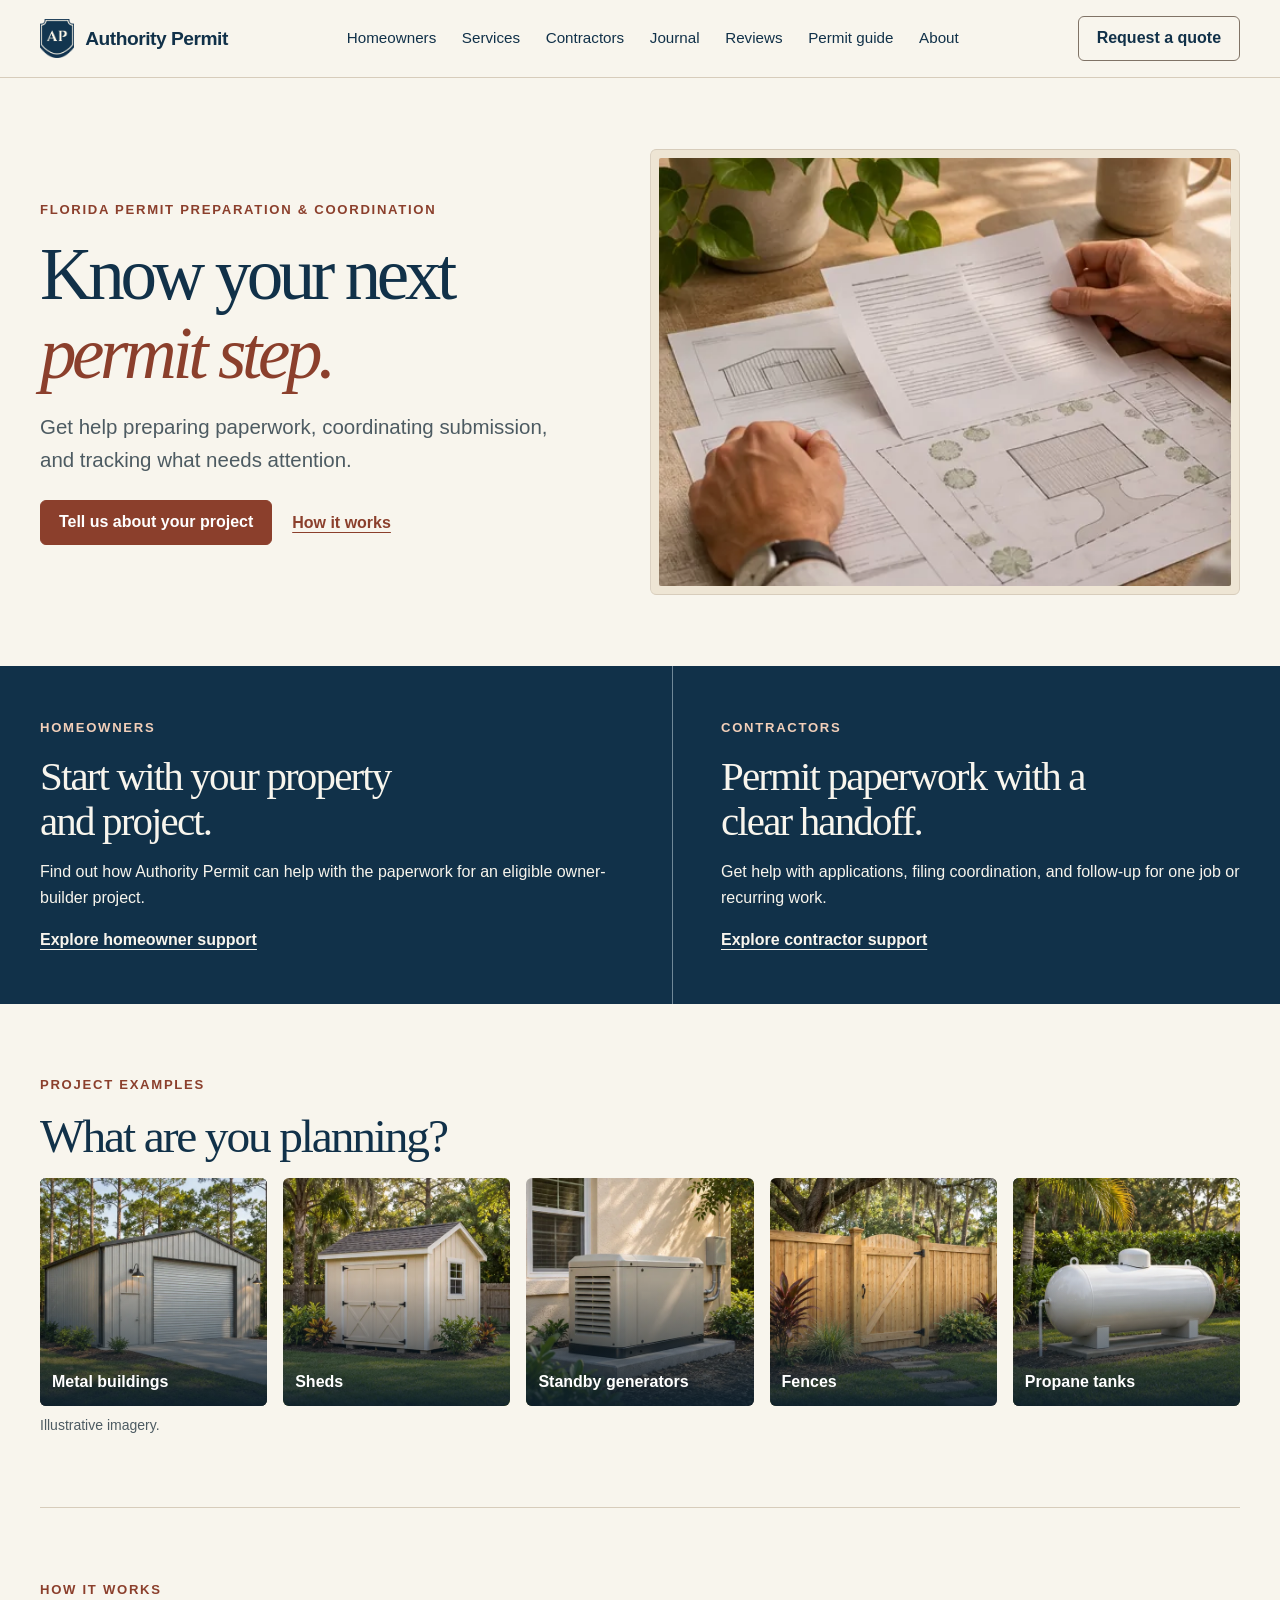
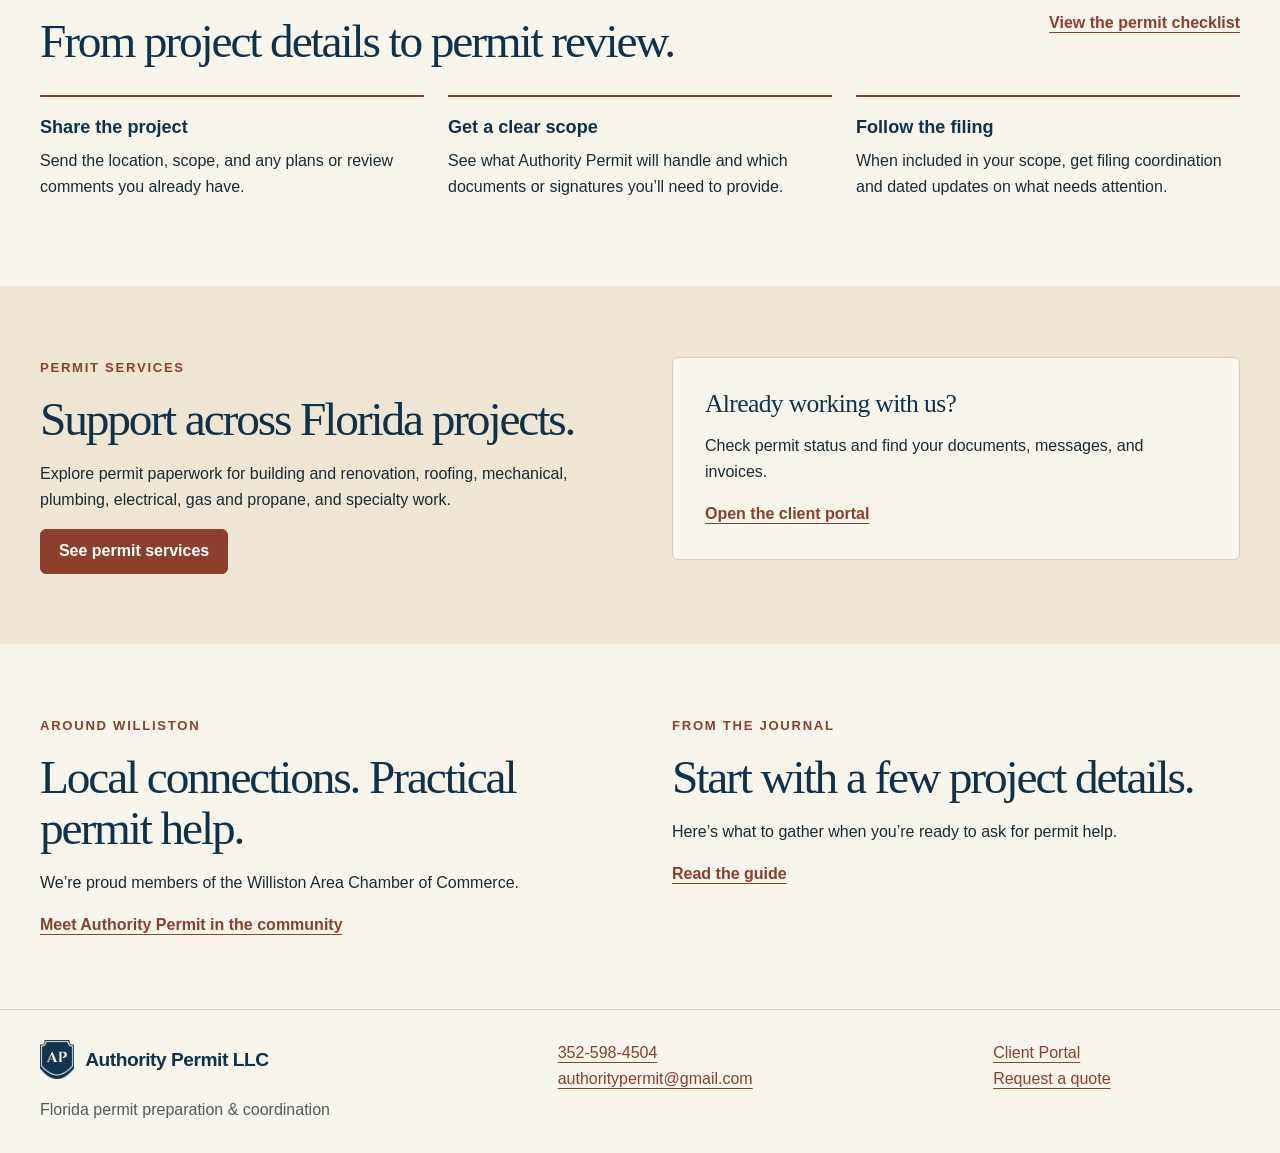
==== commit 7a82e953: "Add project imagery, permit journal, and community reviews page" ====
--- a/index.html
+++ b/index.html
@@ -1,21 +1,32 @@
 <!doctype html>
 <html lang="en"><head><meta charset="utf-8"><meta name="viewport" content="width=device-width,initial-scale=1">
-<title>Florida Permit Expediting | Authority Permit</title><meta property="og:title" content="Authority Permit LLC | Know your next permit step"><meta property="og:description" content="Florida permit preparation and coordination for homeowners and contractors."><meta property="og:type" content="website"><meta property="og:url" content="https://authoritypermit.com/"><meta property="og:image" content="https://authoritypermit.com/florida-addition.webp"><meta name="description" content="Statewide permit application preparation, submission and follow-up for Florida contractors, homeowners and businesses."><link rel="canonical" href="https://authoritypermit.com/">
-<link rel="icon" href="crest.png"><link rel="stylesheet" href="styles.css?v=paper"><script src="script.js?v=paper" defer></script></head>
-<body><a class="skip" href="#main">Skip to content</a><header><div class="wrap nav"><a href="index.html" class="brand"><img src="crest.png" width="34" height="39" alt=""><span>Authority Permit</span></a><nav aria-label="Main navigation"><a href="homeowners.html">Homeowners</a><a href="services.html">Services</a><a href="contractors.html">Contractors</a><a href="resources.html">Permit guide</a><a href="about.html">About</a></nav><a class="button button-outline" href="contact.html">Request a quote</a></div></header>
+<title>Florida Permit Expediting | Authority Permit</title><meta property="og:title" content="Authority Permit LLC | Know your next permit step"><meta property="og:description" content="Florida permit preparation and coordination for homeowners and contractors."><meta property="og:type" content="website"><meta property="og:url" content="https://authoritypermit.com/"><meta property="og:image" content="https://authoritypermit.com/images/paperwork.webp"><meta name="description" content="Statewide permit application preparation, submission and follow-up for Florida contractors, homeowners and businesses."><link rel="canonical" href="https://authoritypermit.com/">
+<link rel="icon" href="crest.png"><link rel="stylesheet" href="styles.css?v=journal"><script src="script.js?v=journal" defer></script></head>
+<body><a class="skip" href="#main">Skip to content</a><header><div class="wrap nav"><a href="index.html" class="brand"><img src="crest.png" width="34" height="39" alt=""><span>Authority Permit</span></a><nav aria-label="Main navigation"><a href="homeowners.html">Homeowners</a><a href="services.html">Services</a><a href="contractors.html">Contractors</a><a href="journal.html">Journal</a><a href="reviews.html">Reviews</a><a href="resources.html">Permit guide</a><a href="about.html">About</a></nav><a class="button button-outline" href="contact.html">Request a quote</a></div></header>
 <main id="main">
 <section class="hero"><div class="wrap hero-grid">
   <div class="hero-copy"><p class="eyebrow">Florida permit preparation &amp; coordination</p>
   <h1>Know your next <em>permit step.</em></h1>
   <p class="lead">Get help preparing paperwork, coordinating submission, and tracking what needs attention.</p>
   <div class="actions"><a class="button" href="contact.html">Tell us about your project</a><a class="text-link" href="#how-it-works">How it works</a></div></div>
-  <figure class="project-photo hero-photo"><img src="florida-addition.webp" alt="Exposed wood framing on a residential addition" width="960" height="720" fetchpriority="high"></figure>
+  <figure class="project-photo hero-photo"><img src="images/paperwork.webp" alt="Hands reviewing permit paperwork and a site plan" width="512" height="512" fetchpriority="high"></figure>
 </div></section>
 <section class="audience" aria-label="Choose your permit support"><div class="wrap audience-grid">
   <article><p class="eyebrow">Homeowners</p><h2>Start with your property and project.</h2><p>Find out how Authority Permit can help with the paperwork for an eligible owner-builder project.</p><a class="text-link" href="homeowners.html">Explore homeowner support</a></article>
   <article><p class="eyebrow">Contractors</p><h2>Permit paperwork with a clear handoff.</h2><p>Get help with applications, filing coordination, and follow-up for one job or recurring work.</p><a class="text-link" href="contractors.html">Explore contractor support</a></article>
 </div></section>
-<section class="wrap section" id="how-it-works"><div class="section-head"><div><p class="eyebrow">How it works</p><h2>From project details to permit review.</h2></div><a class="text-link" href="resources.html">View the permit checklist</a></div>
+<section class="wrap section project-gallery" data-reveal aria-labelledby="project-types">
+  <p class="eyebrow">Project examples</p><h2 id="project-types">What are you planning?</h2>
+  <div class="project-tiles">
+    <a class="project-tile" href="services.html#building"><img src="images/metal-building.webp" alt="Finished metal workshop among Florida pines" width="512" height="512" loading="lazy"><span>Metal buildings</span></a>
+<a class="project-tile" href="homeowners.html"><img src="images/shed.webp" alt="Small outdoor storage shed on a Florida lawn" width="512" height="512" loading="lazy"><span>Sheds</span></a>
+<a class="project-tile" href="services.html#electrical"><img src="images/generator.webp" alt="Enclosed standby generator beside a house" width="512" height="512" loading="lazy"><span>Standby generators</span></a>
+<a class="project-tile" href="services.html#outdoor"><img src="images/fence.webp" alt="Wood privacy fence and garden gate" width="512" height="512" loading="lazy"><span>Fences</span></a>
+<a class="project-tile" href="services.html#gas"><img src="images/propane.webp" alt="Residential propane tank in a grassy yard" width="512" height="512" loading="lazy"><span>Propane tanks</span></a>
+  </div>
+  <p class="image-note">Illustrative imagery.</p>
+</section>
+<section class="wrap section" id="how-it-works" data-reveal><div class="section-head"><div><p class="eyebrow">How it works</p><h2>From project details to permit review.</h2></div><a class="text-link" href="resources.html">View the permit checklist</a></div>
 <ol class="permit-stages" data-permit-stages>
   <li><strong>Share the project</strong><span>Send the location, scope, and any plans or review comments you already have.</span></li>
   <li><strong>Get a clear scope</strong><span>See what Authority Permit will handle and which documents or signatures you’ll need to provide.</span></li>
@@ -23,6 +34,10 @@
 </ol></section>
 <section class="soft"><div class="wrap section split"><div><p class="eyebrow">Permit services</p><h2>Support across Florida projects.</h2><p>Explore permit paperwork for building and renovation, roofing, mechanical, plumbing, electrical, gas and propane, and specialty work.</p><a class="button" href="services.html">See permit services</a></div>
 <aside class="callout"><h3>Already working with us?</h3><p>Check permit status and find your documents, messages, and invoices.</p><a class="text-link" href="https://authoritypermit.base44.app">Open the client portal</a></aside></div></section>
+<section class="wrap section split" data-reveal>
+  <div><p class="eyebrow">Around Williston</p><h2>Local connections. Practical permit help.</h2><p>We’re proud members of the Williston Area Chamber of Commerce.</p><a class="text-link" href="reviews.html#community">Meet Authority Permit in the community</a></div>
+  <div><p class="eyebrow">From the journal</p><h2>Start with a few project details.</h2><p>Here’s what to gather when you’re ready to ask for permit help.</p><a class="text-link" href="journal.html#before-you-file">Read the guide</a></div>
+</section>
 </main>
 <footer><div class="wrap foot"><div><a class="brand" href="index.html"><img src="crest.png" width="34" height="39" alt=""><span>Authority Permit LLC</span></a><p>Florida permit preparation &amp; coordination</p></div><div><a href="tel:+13525984504">352-598-4504</a><br><a href="mailto:authoritypermit@gmail.com">authoritypermit@gmail.com</a></div><div><a href="https://authoritypermit.base44.app">Client Portal</a><br><a href="contact.html">Request a quote</a></div></div></footer>
 </body></html>
--- a/styles.css
+++ b/styles.css
@@ -100,3 +100,34 @@
 }
 @media(max-width:410px) { .nav { gap:.75rem; } .nav>.button { padding-inline:.65rem; font-size:.89rem; } .nav .brand { font-size:1.07rem; } form .fields { grid-template-columns:1fr; gap:0; } }
 @media(prefers-reduced-motion:reduce) { html{scroll-behavior:auto} *,*::before,*::after{animation:none!important;transition:none!important} }
+
+/* Editorial imagery and journal */
+.project-gallery { border-bottom:1px solid var(--line); }
+.project-tiles { display:grid; grid-template-columns:repeat(5,minmax(0,1fr)); gap:1rem; }
+.project-tile { position:relative; isolation:isolate; overflow:hidden; display:block; border-radius:var(--radius); color:white; background:var(--navy); }
+.project-tile::after { content:""; position:absolute; z-index:0; inset:0; background:linear-gradient(transparent 45%,rgba(12,30,43,.95)); pointer-events:none; }
+.project-tile img { width:100%; aspect-ratio:1; object-fit:cover; transition:transform 500ms cubic-bezier(.2,.7,.3,1); }
+.project-tile span { position:absolute; z-index:1; inset:auto .75rem .65rem; color:white; font-weight:700; }
+.project-tile:hover img,.project-tile:focus-visible img { transform:scale(1.07); }
+.image-note { font-size:.875rem; color:var(--muted); margin:.55rem 0 0; }
+.journal-filters:not([hidden]) { display:flex; flex-wrap:wrap; gap:.55rem; }
+.filter { min-height:44px; padding:.55rem .85rem; border:1px solid var(--control); border-radius:var(--radius); background:transparent; color:var(--navy); font:650 1rem var(--body); cursor:pointer; }
+.filter[aria-pressed=true],.filter:hover { background:var(--navy); color:var(--white); }
+.journal-entry { display:grid; grid-template-columns:1fr; gap:1.5rem; padding:1.5rem 0; border-bottom:1px solid var(--line); scroll-margin-top:1rem; }
+.journal-entry[hidden] { display:none; }
+.journal-entry:has(img) { grid-template-columns:minmax(0,.65fr) minmax(0,1.35fr); align-items:start; }
+.journal-entry img { width:100%; aspect-ratio:4/3; object-fit:cover; border-radius:var(--radius); }
+.journal-entry h2 { font-size:clamp(1.8rem,3.2vw,2.65rem); }
+@media(max-width:1050px) { .nav nav { order:3; flex-basis:100%; } }
+@media(max-width:850px) { .project-tiles { grid-template-columns:repeat(3,minmax(0,1fr)); } }
+@media(max-width:600px) {
+ .project-tiles { grid-template-columns:repeat(2,minmax(0,1fr)); gap:.7rem; }
+ .journal-entry:has(img) { grid-template-columns:1fr; }
+}
+@media(prefers-reduced-motion:no-preference) {
+ .hero-copy { animation:editorial-enter 720ms cubic-bezier(.2,.7,.3,1) both; }
+ .hero-photo { animation:photo-enter 850ms cubic-bezier(.2,.7,.3,1) both; }
+ [data-reveal].is-visible { animation:editorial-enter 700ms cubic-bezier(.2,.7,.3,1) both; }
+ @keyframes editorial-enter { from { opacity:.45; transform:translateY(16px); } to { opacity:1; transform:none; } }
+ @keyframes photo-enter { from { opacity:.45; clip-path:inset(0 0 8% 0 round 6px); transform:translateY(12px); } to { opacity:1; clip-path:inset(0 0 0 0 round 6px); transform:none; } }
+}
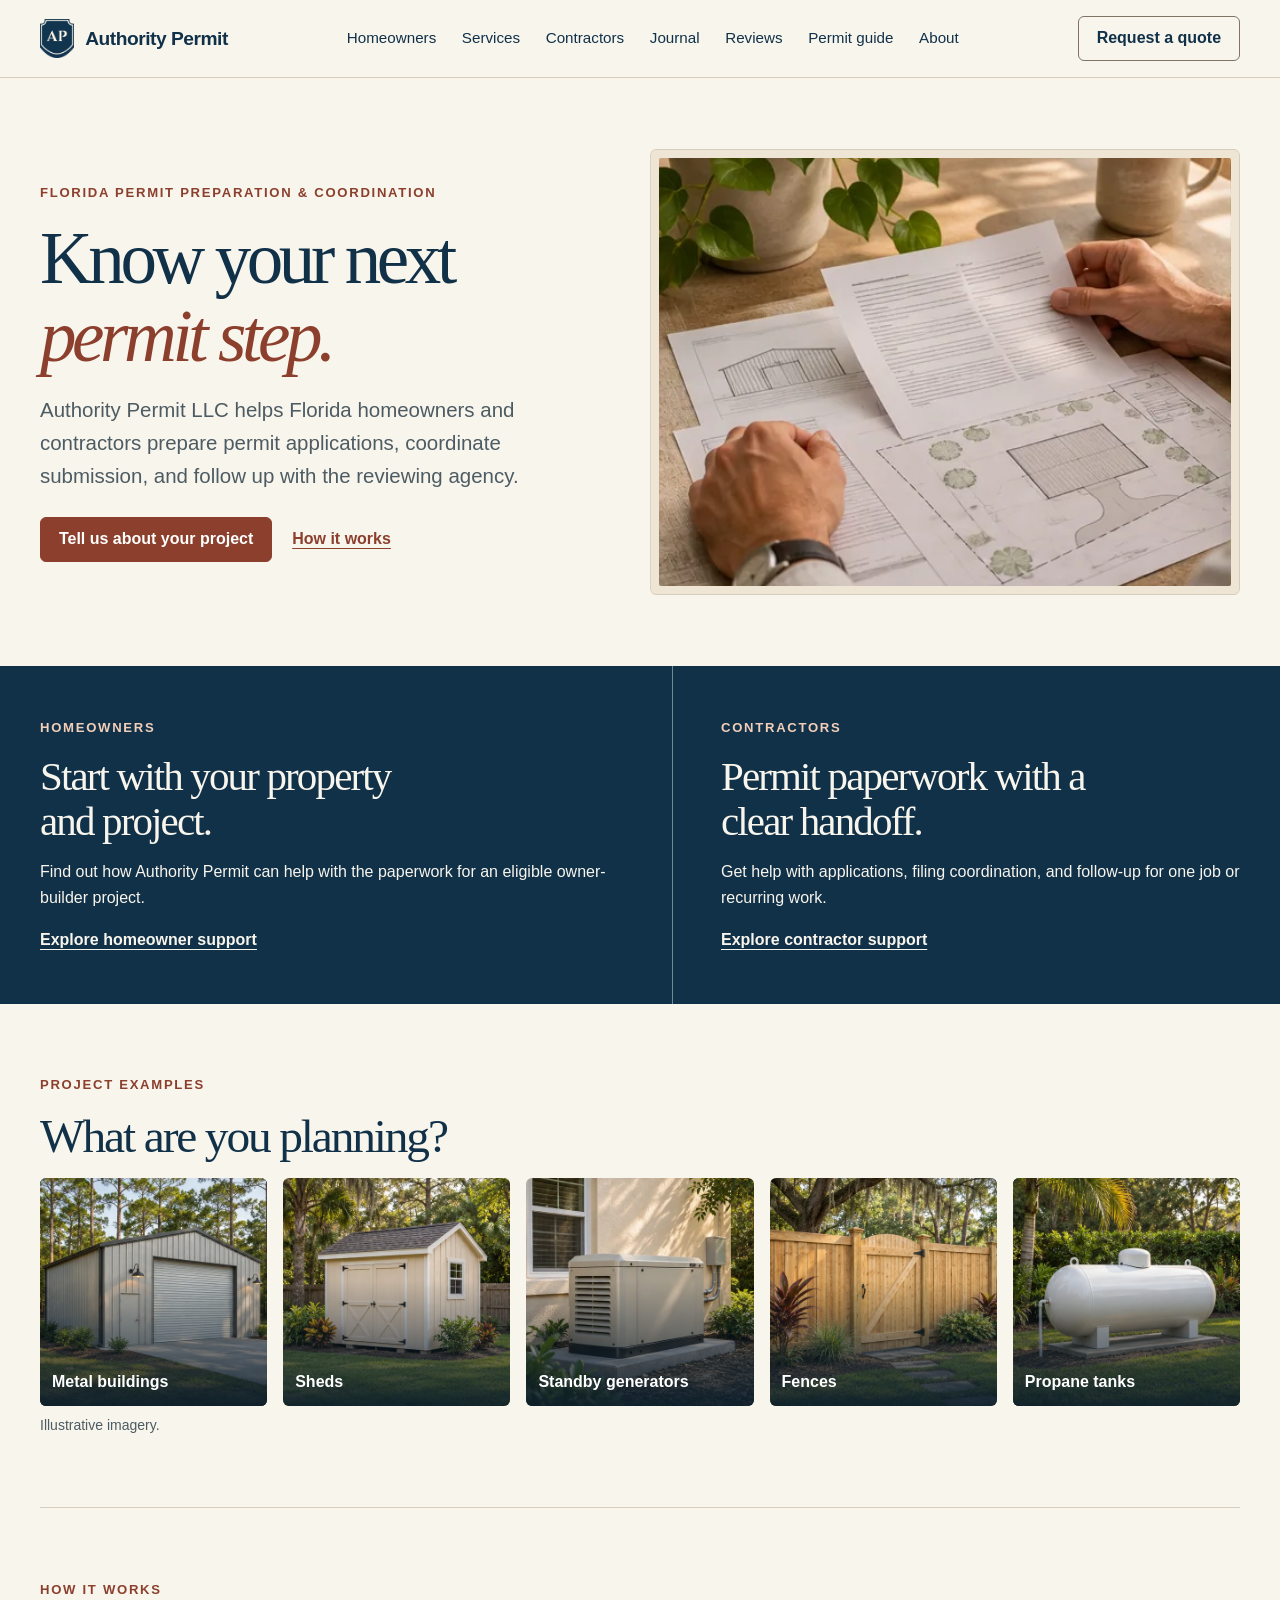
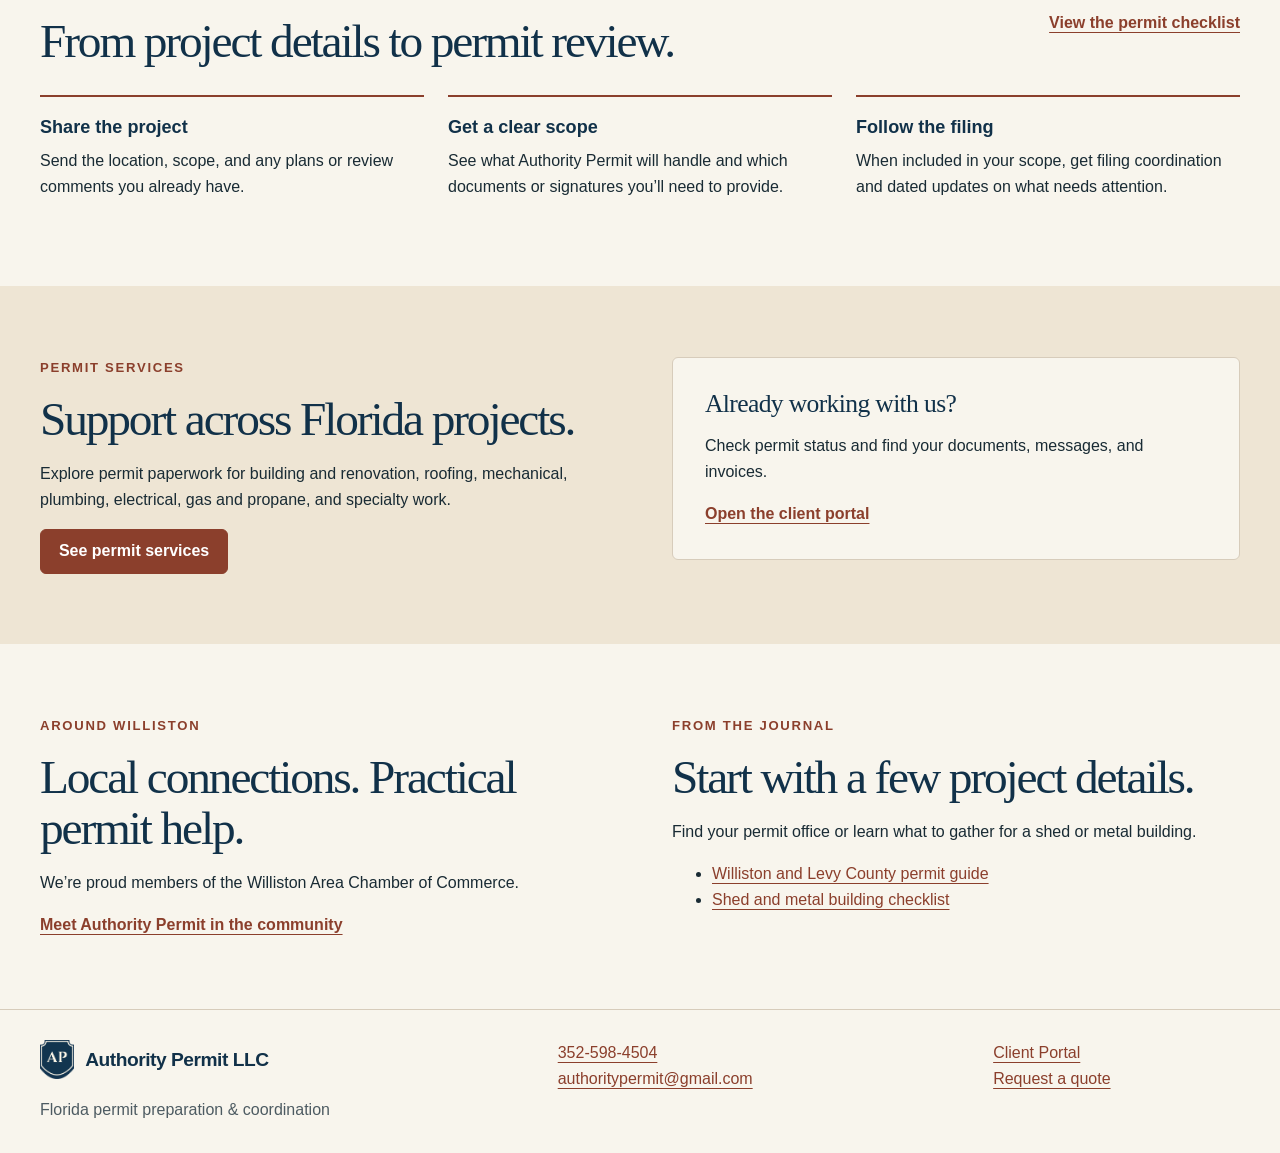
==== commit 3fe24449: "Improve search discovery and publish Florida permitting guides" ====
--- a/index.html
+++ b/index.html
@@ -1,13 +1,13 @@
 <!doctype html>
 <html lang="en"><head><meta charset="utf-8"><meta name="viewport" content="width=device-width,initial-scale=1">
-<title>Florida Permit Expediting | Authority Permit</title><meta property="og:title" content="Authority Permit LLC | Know your next permit step"><meta property="og:description" content="Florida permit preparation and coordination for homeowners and contractors."><meta property="og:type" content="website"><meta property="og:url" content="https://authoritypermit.com/"><meta property="og:image" content="https://authoritypermit.com/images/paperwork.webp"><meta name="description" content="Statewide permit application preparation, submission and follow-up for Florida contractors, homeowners and businesses."><link rel="canonical" href="https://authoritypermit.com/">
-<link rel="icon" href="crest.png"><link rel="stylesheet" href="styles.css?v=journal"><script src="script.js?v=journal" defer></script></head>
+<title>Florida Permit Expediting &amp; Application Help | Authority Permit</title><meta property="og:title" content="Authority Permit LLC | Know your next permit step"><meta property="og:description" content="Florida permit preparation and coordination for homeowners and contractors."><meta property="og:type" content="website"><meta property="og:url" content="https://authoritypermit.com/"><meta property="og:image" content="https://authoritypermit.com/images/paperwork.webp"><meta name="description" content="Statewide permit application preparation, submission and follow-up for Florida contractors, homeowners and businesses."><link rel="canonical" href="https://authoritypermit.com/">
+<link rel="icon" href="crest.png"><link rel="stylesheet" href="styles.css?v=journal"><script src="script.js?v=journal" defer></script><script type="application/ld+json">{"@context": "https://schema.org", "@graph": [{"@type": "Organization", "@id": "https://authoritypermit.com/#organization", "name": "Authority Permit LLC", "url": "https://authoritypermit.com/", "logo": "https://authoritypermit.com/crest.png", "telephone": "+1-352-598-4504", "email": "authoritypermit@gmail.com", "areaServed": {"@type": "State", "name": "Florida"}, "sameAs": ["https://www.willistonflchamber.com/directory/authority-permit-llc-mtm0n6ve"]}, {"@type": "WebSite", "@id": "https://authoritypermit.com/#website", "url": "https://authoritypermit.com/", "name": "Authority Permit", "publisher": {"@id": "https://authoritypermit.com/#organization"}}]}</script></head>
 <body><a class="skip" href="#main">Skip to content</a><header><div class="wrap nav"><a href="index.html" class="brand"><img src="crest.png" width="34" height="39" alt=""><span>Authority Permit</span></a><nav aria-label="Main navigation"><a href="homeowners.html">Homeowners</a><a href="services.html">Services</a><a href="contractors.html">Contractors</a><a href="journal.html">Journal</a><a href="reviews.html">Reviews</a><a href="resources.html">Permit guide</a><a href="about.html">About</a></nav><a class="button button-outline" href="contact.html">Request a quote</a></div></header>
 <main id="main">
 <section class="hero"><div class="wrap hero-grid">
   <div class="hero-copy"><p class="eyebrow">Florida permit preparation &amp; coordination</p>
   <h1>Know your next <em>permit step.</em></h1>
-  <p class="lead">Get help preparing paperwork, coordinating submission, and tracking what needs attention.</p>
+  <p class="lead">Authority Permit LLC helps Florida homeowners and contractors prepare permit applications, coordinate submission, and follow up with the reviewing agency.</p>
   <div class="actions"><a class="button" href="contact.html">Tell us about your project</a><a class="text-link" href="#how-it-works">How it works</a></div></div>
   <figure class="project-photo hero-photo"><img src="images/paperwork.webp" alt="Hands reviewing permit paperwork and a site plan" width="512" height="512" fetchpriority="high"></figure>
 </div></section>
@@ -36,7 +36,7 @@
 <aside class="callout"><h3>Already working with us?</h3><p>Check permit status and find your documents, messages, and invoices.</p><a class="text-link" href="https://authoritypermit.base44.app">Open the client portal</a></aside></div></section>
 <section class="wrap section split" data-reveal>
   <div><p class="eyebrow">Around Williston</p><h2>Local connections. Practical permit help.</h2><p>We’re proud members of the Williston Area Chamber of Commerce.</p><a class="text-link" href="reviews.html#community">Meet Authority Permit in the community</a></div>
-  <div><p class="eyebrow">From the journal</p><h2>Start with a few project details.</h2><p>Here’s what to gather when you’re ready to ask for permit help.</p><a class="text-link" href="journal.html#before-you-file">Read the guide</a></div>
+  <div><p class="eyebrow">From the journal</p><h2>Start with a few project details.</h2><p>Find your permit office or learn what to gather for a shed or metal building.</p><ul><li><a href="williston-levy-county-permit-guide.html">Williston and Levy County permit guide</a></li><li><a href="shed-metal-building-permit-checklist.html">Shed and metal building checklist</a></li></ul></div>
 </section>
 </main>
 <footer><div class="wrap foot"><div><a class="brand" href="index.html"><img src="crest.png" width="34" height="39" alt=""><span>Authority Permit LLC</span></a><p>Florida permit preparation &amp; coordination</p></div><div><a href="tel:+13525984504">352-598-4504</a><br><a href="mailto:authoritypermit@gmail.com">authoritypermit@gmail.com</a></div><div><a href="https://authoritypermit.base44.app">Client Portal</a><br><a href="contact.html">Request a quote</a></div></div></footer>
